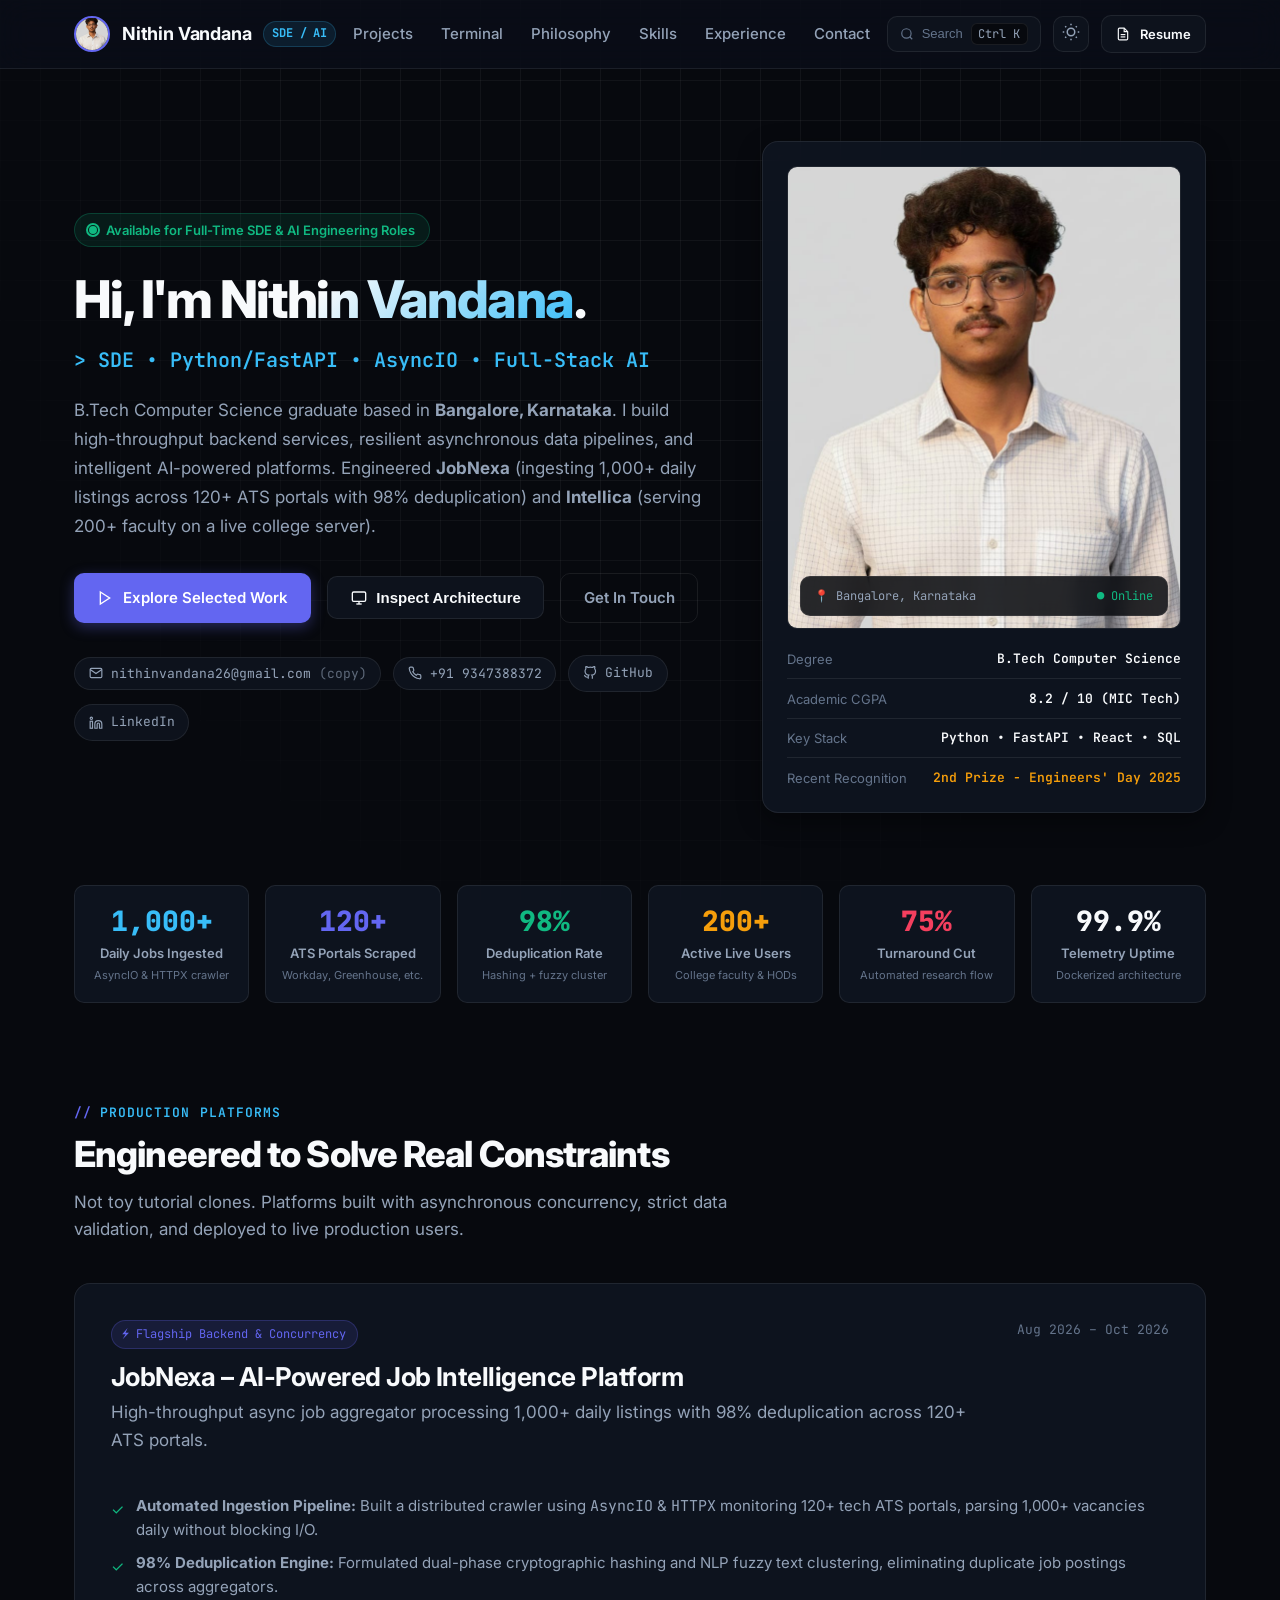
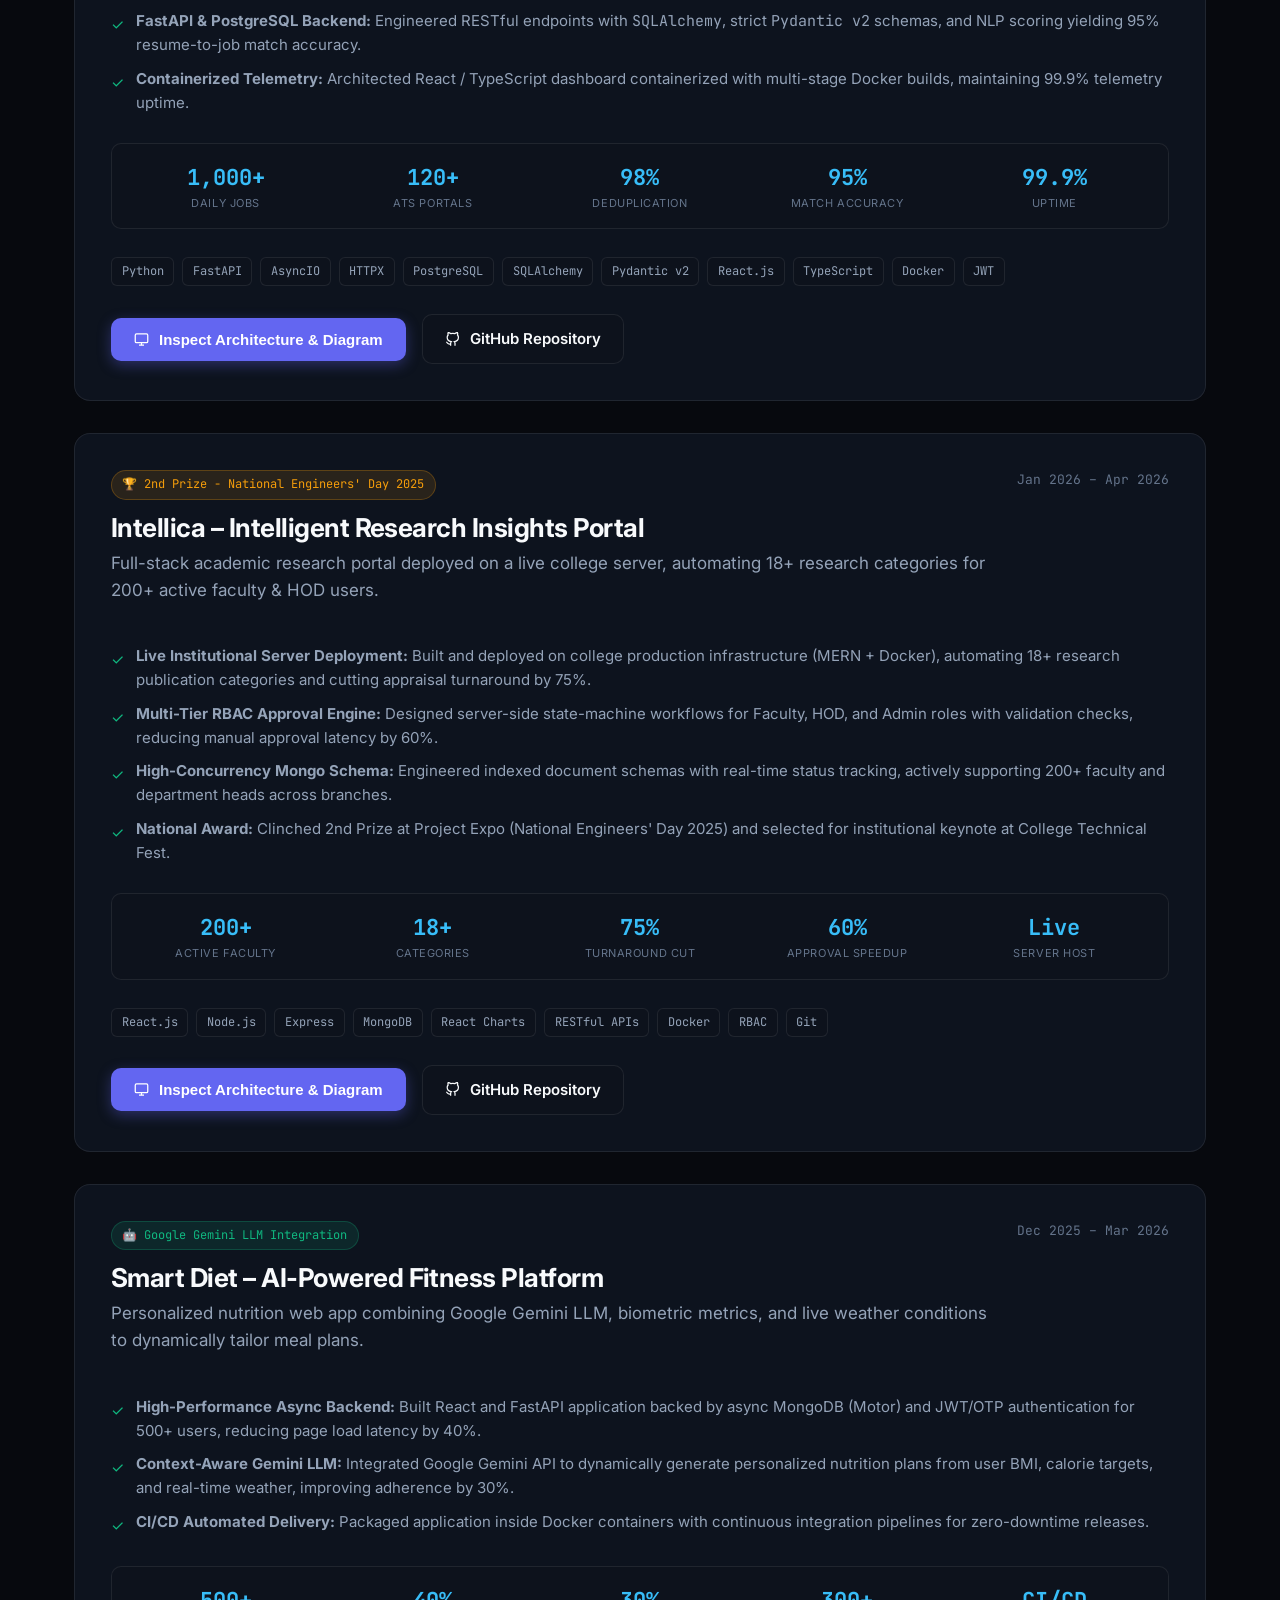
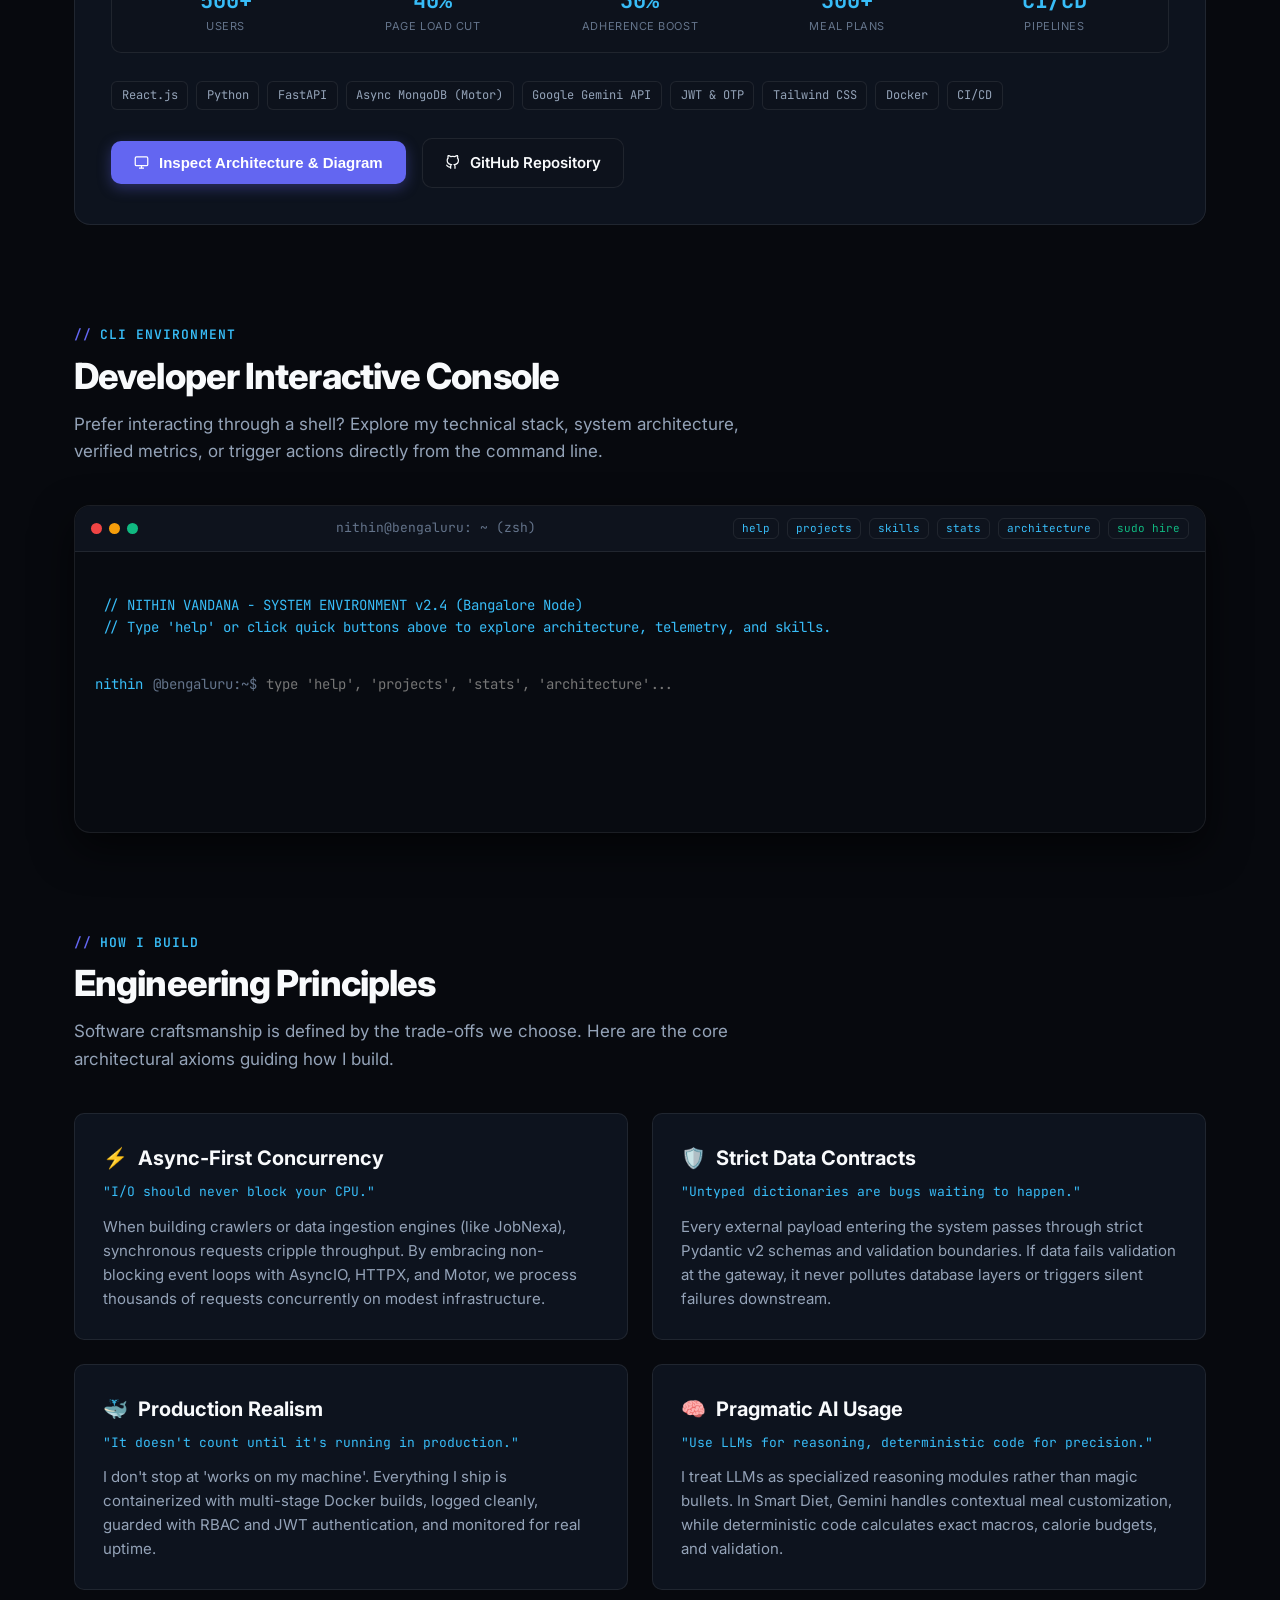
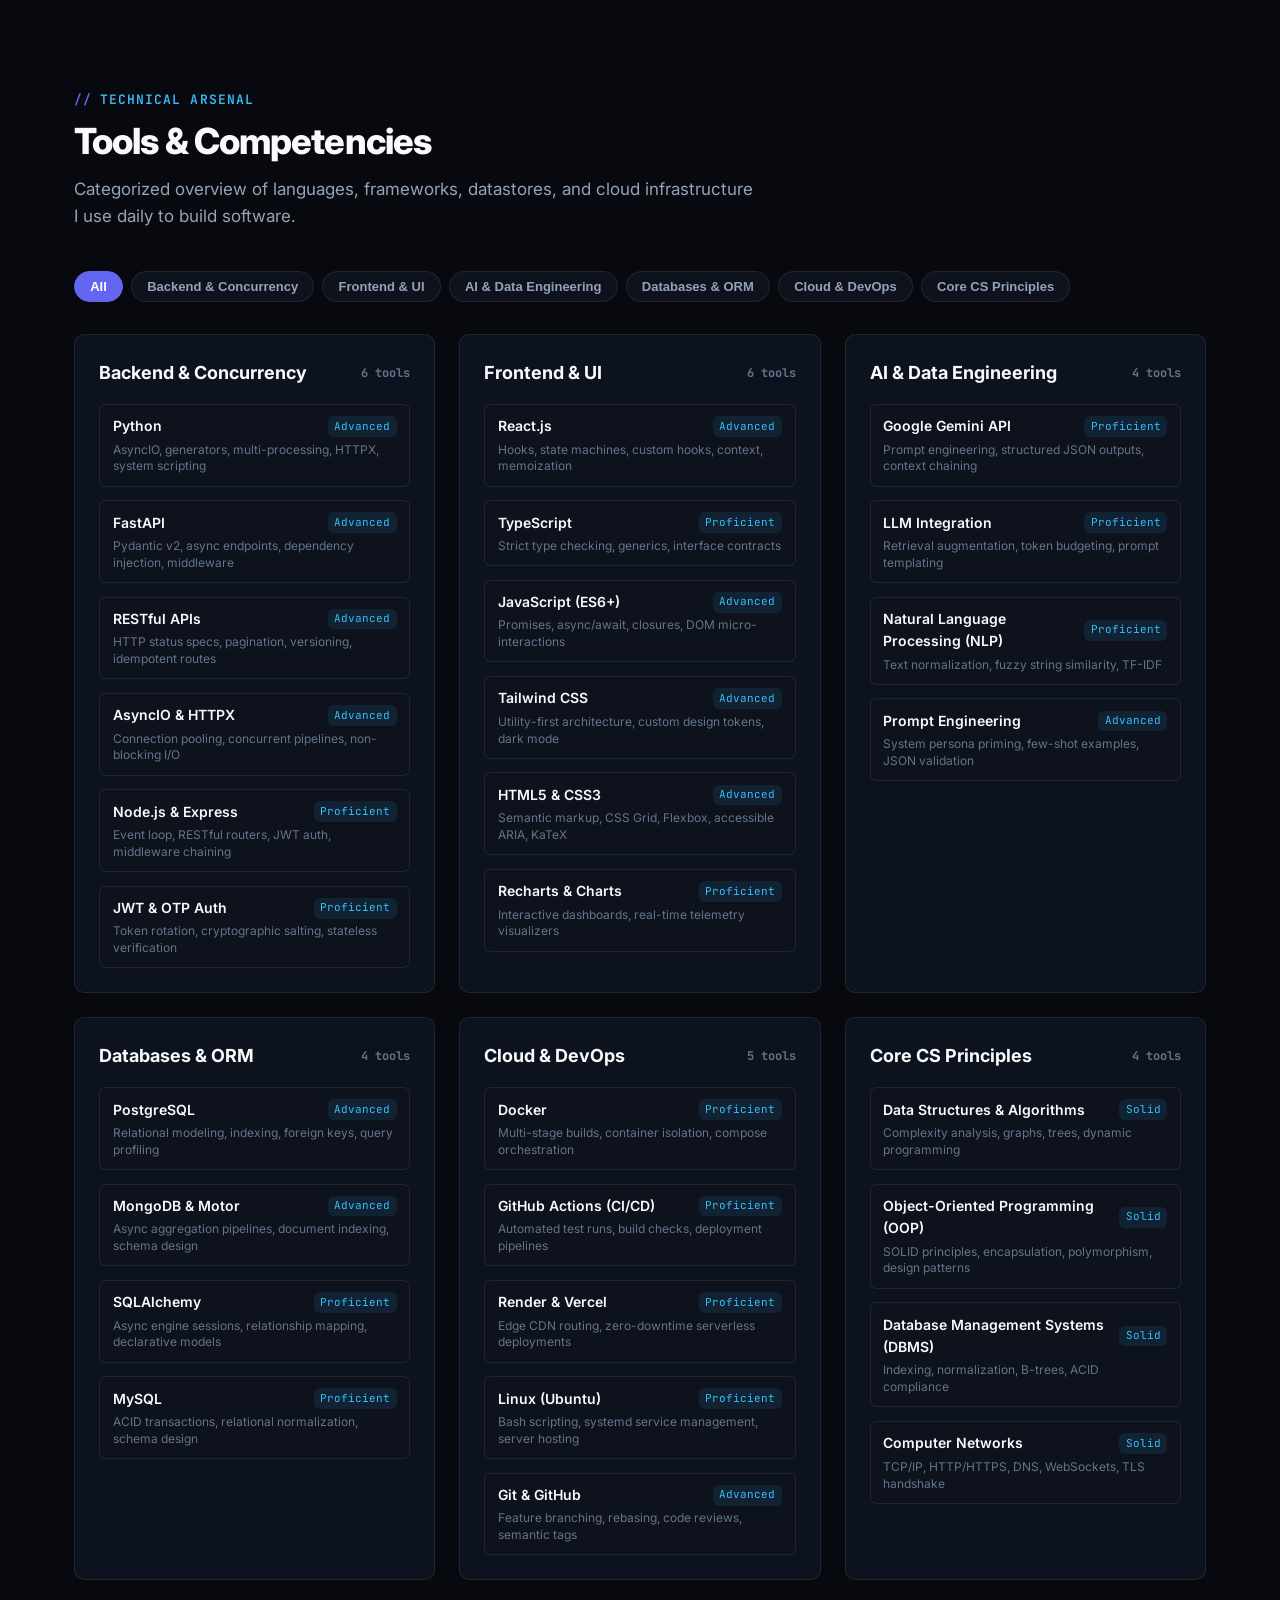
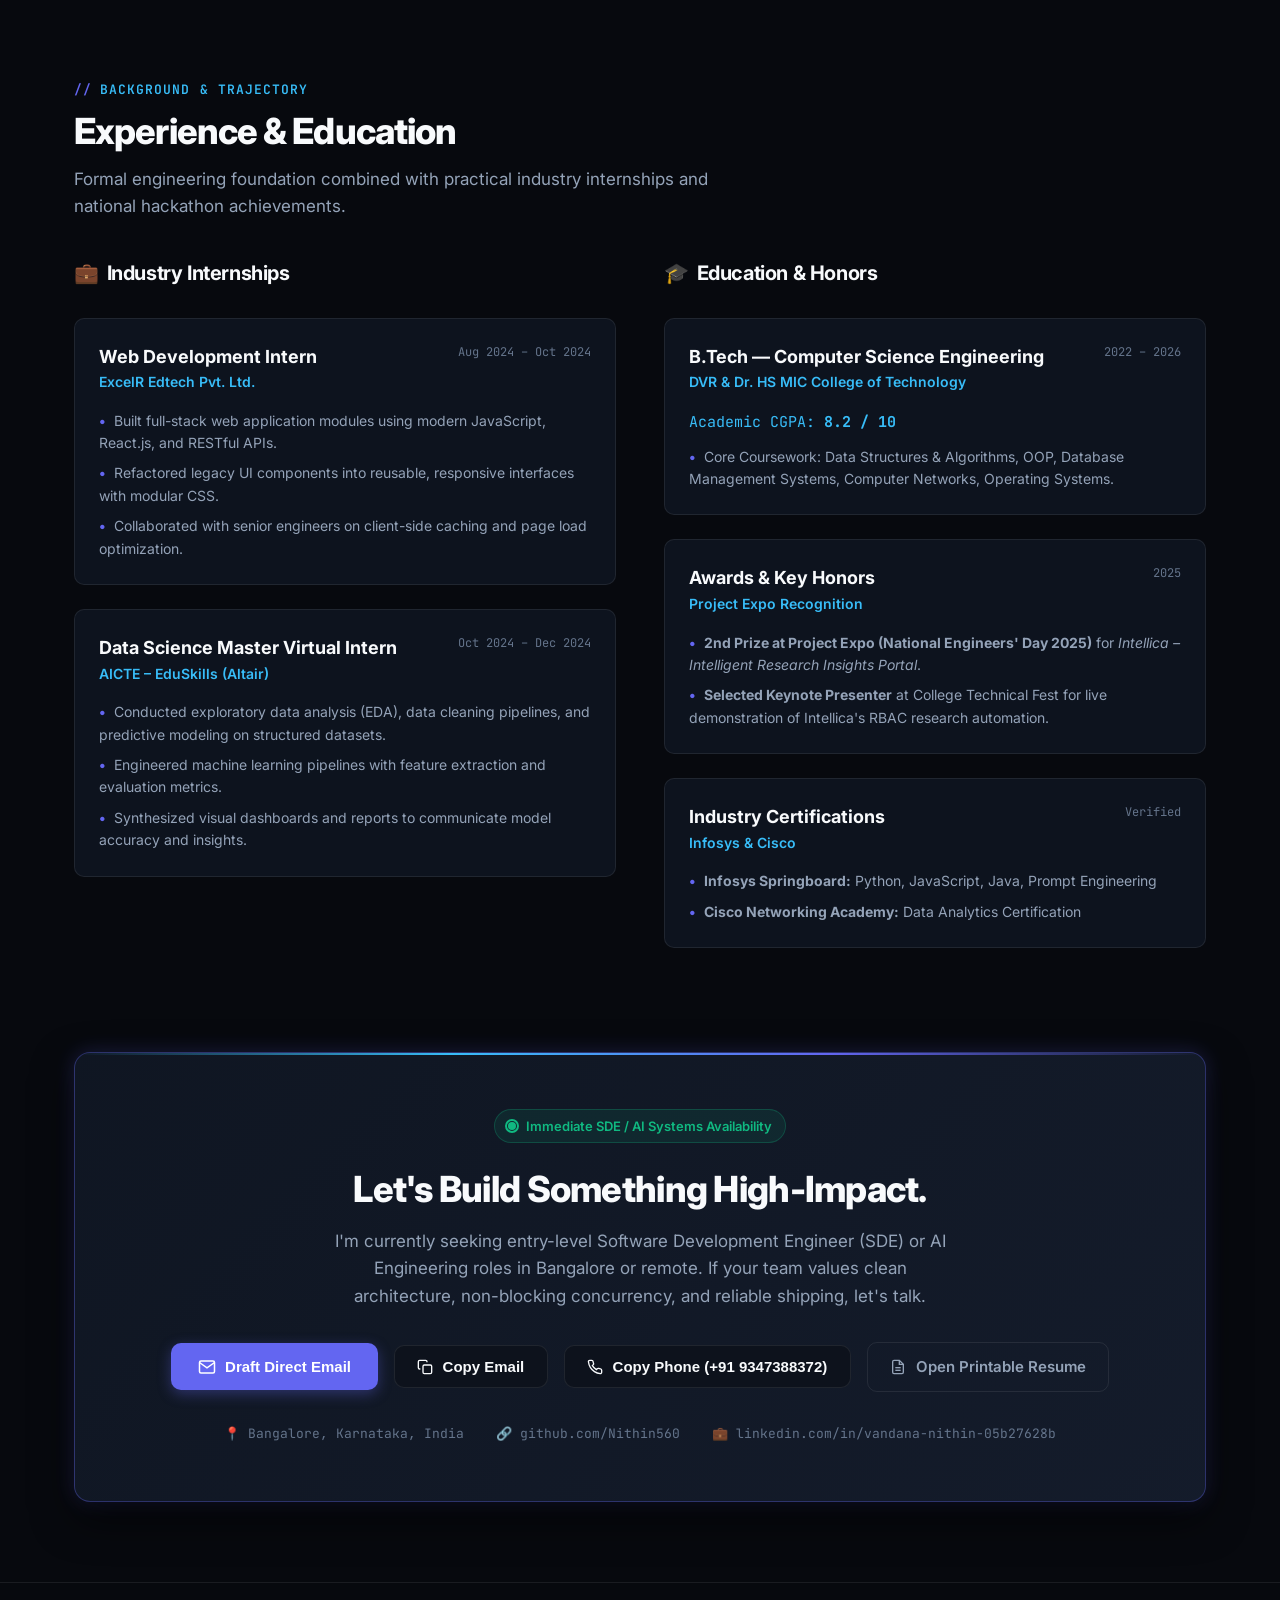
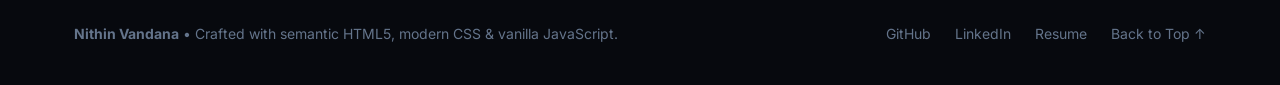
==== index.html @ 7f5108d3 "feat: complete human-crafted developer portfolio and interactive architecture" ====
<!DOCTYPE html>
<html lang="en" data-theme="dark">
<head>
  <meta charset="UTF-8" />
  <meta name="viewport" content="width=device-width, initial-scale=1.0" />
  <title>Nithin Vandana — Software Development Engineer & AI Systems</title>
  
  <!-- SEO & Social Graph Meta Tags -->
  <meta name="description" content="Portfolio of Nithin Vandana, a Software Development Engineer based in Bangalore. Specialist in Python, FastAPI, AsyncIO, React.js, TypeScript, PostgreSQL, and LLM Integrations." />
  <meta name="keywords" content="Nithin Vandana, Software Engineer, SDE, AI Engineer, FastAPI, Python, React, AsyncIO, JobNexa, Intellica, Bangalore Developer" />
  <meta name="author" content="Nithin Vandana" />
  <meta property="og:title" content="Nithin Vandana — SDE & AI Systems Engineer" />
  <meta property="og:description" content="Building high-throughput backend services, async pipelines, and full-stack AI applications." />
  <meta property="og:type" content="website" />
  <meta name="theme-color" content="#07090e" />

  <!-- Google Fonts: Inter & JetBrains Mono -->
  <link rel="preconnect" href="https://fonts.googleapis.com" />
  <link rel="preconnect" href="https://fonts.gstatic.com" crossorigin />
  <link href="https://fonts.googleapis.com/css2?family=Inter:wght@400;500;600;700;800&family=JetBrains+Mono:wght@400;500;600;700&display=swap" rel="stylesheet" />

  <!-- Stylesheet -->
  <link rel="stylesheet" href="styles.css" />
</head>
<body>

  <!-- ==========================================================================
       Header & Sticky Navigation
       ========================================================================== -->
  <header class="site-header">
    <div class="container nav-container">
      <a href="#hero" class="brand-link">
        <img src="assets/profile.jpg" id="nithin-avatar" alt="Nithin Vandana" class="brand-avatar" onerror="this.src='data:image/svg+xml;utf8,<svg xmlns=\'http://www.w3.org/2000/svg\' width=\'40\' height=\'40\' viewBox=\'0 0 40 40\'><rect width=\'40\' height=\'40\' fill=\'%236366f1\'/><text x=\'50%25\' y=\'55%25\' font-size=\'16\' font-weight=\'bold\' fill=\'%23ffffff\' text-anchor=\'middle\' dominant-baseline=\'middle\'>NV</text></svg>'" />
        <span>Nithin Vandana</span>
        <span class="brand-tag">SDE / AI</span>
      </a>

      <nav>
        <ul class="nav-menu">
          <li><a href="#projects" class="nav-link">Projects</a></li>
          <li><a href="#terminal" class="nav-link">Terminal</a></li>
          <li><a href="#principles" class="nav-link">Philosophy</a></li>
          <li><a href="#skills" class="nav-link">Skills</a></li>
          <li><a href="#timeline" class="nav-link">Experience</a></li>
          <li><a href="#contact" class="nav-link">Contact</a></li>
        </ul>
      </nav>

      <div class="nav-actions">
        <button id="command-trigger" class="command-trigger" aria-label="Open Command Palette">
          <svg width="14" height="14" viewBox="0 0 24 24" fill="none" stroke="currentColor" stroke-width="2"><circle cx="11" cy="11" r="8"/><path d="m21 21-4.3-4.3"/></svg>
          <span>Search</span>
          <span class="kbd-shortcut">Ctrl K</span>
        </button>

        <button id="theme-toggle" class="btn-icon" aria-label="Toggle Theme">
          <span id="theme-icon">
            <svg width="18" height="18" viewBox="0 0 24 24" fill="none" stroke="currentColor" stroke-width="2"><circle cx="12" cy="12" r="5"/><path d="M12 1v2M12 21v2M4.22 4.22l1.42 1.42M18.36 18.36l1.42 1.42M1 12h2M21 12h2M4.22 19.78l1.42-1.42M18.36 5.64l1.42-1.42"/></svg>
          </span>
        </button>

        <a href="resume.html" target="_blank" class="btn btn-secondary" style="padding: 0.45rem 0.9rem; font-size: 0.8125rem;">
          <svg width="14" height="14" viewBox="0 0 24 24" fill="none" stroke="currentColor" stroke-width="2"><path d="M14 2H6a2 2 0 0 0-2 2v16a2 2 0 0 0 2 2h12a2 2 0 0 0 2-2V8z"/><path d="M14 2v6h6"/><line x1="16" y1="13" x2="8" y2="13"/><line x1="16" y1="17" x2="8" y2="17"/></svg>
          <span>Resume</span>
        </a>
      </div>
    </div>
  </header>

  <main>
    <!-- ==========================================================================
         Hero Section
         ========================================================================== -->
    <section id="hero" class="hero-section">
      <div class="container hero-grid">
        <div class="hero-content">
          <div class="status-badge">
            <span class="pulse-dot"></span>
            <span>Available for Full-Time SDE & AI Engineering Roles</span>
          </div>

          <h1 class="hero-title">
            Hi, I'm <span class="gradient-text">Nithin Vandana</span>.
          </h1>

          <div class="hero-subtitle">
            &gt; SDE &bull; Python/FastAPI &bull; AsyncIO &bull; Full-Stack AI
          </div>

          <p class="hero-bio">
            B.Tech Computer Science graduate based in <strong>Bangalore, Karnataka</strong>. I build high-throughput backend services, resilient asynchronous data pipelines, and intelligent AI-powered platforms. Engineered <strong>JobNexa</strong> (ingesting 1,000+ daily listings across 120+ ATS portals with 98% deduplication) and <strong>Intellica</strong> (serving 200+ faculty on a live college server).
          </p>

          <div class="hero-cta-group">
            <a href="#projects" class="btn btn-primary">
              <svg width="16" height="16" viewBox="0 0 24 24" fill="none" stroke="currentColor" stroke-width="2"><polygon points="5 3 19 12 5 21 5 3"/></svg>
              <span>Explore Selected Work</span>
            </a>
            <button class="btn btn-secondary" data-open-arch="jobnexa">
              <svg width="16" height="16" viewBox="0 0 24 24" fill="none" stroke="currentColor" stroke-width="2"><rect x="2" y="3" width="20" height="14" rx="2"/><line x1="8" y1="21" x2="16" y2="21"/><line x1="12" y1="17" x2="12" y2="21"/></svg>
              <span>Inspect Architecture</span>
            </button>
            <a href="#contact" class="btn btn-outline">
              <span>Get In Touch</span>
            </a>
          </div>

          <!-- Quick Interactive Contact Strips -->
          <div class="hero-contact-strip">
            <button class="contact-pill" data-copy="nithinvandana26@gmail.com" data-label="email address">
              <svg width="14" height="14" viewBox="0 0 24 24" fill="none" stroke="currentColor" stroke-width="2"><path d="M4 4h16c1.1 0 2 .9 2 2v12c0 1.1-.9 2-2 2H4c-1.1 0-2-.9-2-2V6c0-1.1.9-2 2-2z"/><polyline points="22,6 12,13 2,6"/></svg>
              <span>nithinvandana26@gmail.com</span>
              <span style="opacity: 0.6;">(copy)</span>
            </button>

            <button class="contact-pill" data-copy="+91 9347388372" data-label="phone number">
              <svg width="14" height="14" viewBox="0 0 24 24" fill="none" stroke="currentColor" stroke-width="2"><path d="M22 16.92v3a2 2 0 0 1-2.18 2 19.79 19.79 0 0 1-8.63-3.07 19.5 19.5 0 0 1-6-6 19.79 19.79 0 0 1-3.07-8.67A2 2 0 0 1 4.11 2h3a2 2 0 0 1 2 1.72 12.84 12.84 0 0 0 .7 2.81 2 2 0 0 1-.45 2.11L8.09 9.91a16 16 0 0 0 6 6l1.27-1.27a2 2 0 0 1 2.11-.45 12.84 12.84 0 0 0 2.81.7A2 2 0 0 1 22 16.92z"/></svg>
              <span>+91 9347388372</span>
            </button>

            <a href="https://github.com/Nithin560" target="_blank" class="contact-pill">
              <svg width="14" height="14" viewBox="0 0 24 24" fill="none" stroke="currentColor" stroke-width="2"><path d="M9 19c-5 1.5-5-2.5-7-3m14 6v-3.87a3.37 3.37 0 0 0-.94-2.61c3.14-.35 6.44-1.54 6.44-7A5.44 5.44 0 0 0 20 4.77 5.07 5.07 0 0 0 19.91 1S18.73.65 16 2.48a13.38 13.38 0 0 0-7 0C6.27.65 5.09 1 5.09 1A5.07 5.07 0 0 0 5 4.77a5.44 5.44 0 0 0-1.5 3.78c0 5.42 3.3 6.61 6.44 7A3.37 3.37 0 0 0 9 18.13V22"/></svg>
              <span>GitHub</span>
            </a>

            <a href="https://www.linkedin.com/in/vandana-nithin-05b27628b" target="_blank" class="contact-pill">
              <svg width="14" height="14" viewBox="0 0 24 24" fill="none" stroke="currentColor" stroke-width="2"><path d="M16 8a6 6 0 0 1 6 6v7h-4v-7a2 2 0 0 0-2-2 2 2 0 0 0-2 2v7h-4v-7a6 6 0 0 1 6-6z"/><rect x="2" y="9" width="4" height="12"/><circle cx="4" cy="4" r="2"/></svg>
              <span>LinkedIn</span>
            </a>
          </div>
        </div>

        <!-- Profile Visual Column with Real Photo -->
        <div class="hero-visual-card">
          <div class="visual-image-wrap">
            <img src="assets/profile.jpg" alt="Nithin Vandana" class="visual-image" onerror="this.src='data:image/svg+xml;utf8,<svg xmlns=\'http://www.w3.org/2000/svg\' width=\'300\' height=\'350\' viewBox=\'0 0 300 350\'><rect width=\'300\' height=\'350\' fill=\'%23111827\'/><text x=\'50%25\' y=\'50%25\' font-size=\'20\' font-weight=\'bold\' fill=\'%2394a3b8\' text-anchor=\'middle\'>Nithin Vandana</text></svg>'" />
            <div class="image-overlay-badge">
              <span>📍 Bangalore, Karnataka</span>
              <span style="color: var(--accent-emerald);">● Online</span>
            </div>
          </div>

          <div class="visual-details-list">
            <div class="visual-detail-item">
              <span class="visual-label">Degree</span>
              <span class="visual-val">B.Tech Computer Science</span>
            </div>
            <div class="visual-detail-item">
              <span class="visual-label">Academic CGPA</span>
              <span class="visual-val">8.2 / 10 (MIC Tech)</span>
            </div>
            <div class="visual-detail-item">
              <span class="visual-label">Key Stack</span>
              <span class="visual-val">Python &bull; FastAPI &bull; React &bull; SQL</span>
            </div>
            <div class="visual-detail-item">
              <span class="visual-label">Recent Recognition</span>
              <span class="visual-val" style="color: var(--accent-amber);">2nd Prize - Engineers' Day 2025</span>
            </div>
          </div>
        </div>
      </div>
    </section>

    <!-- ==========================================================================
         Metrics & Telemetry Strip
         ========================================================================== -->
    <section class="metrics-section">
      <div class="container">
        <div class="metrics-grid">
          <div class="metric-card">
            <div class="metric-val">1,000+</div>
            <div class="metric-label">Daily Jobs Ingested</div>
            <div class="metric-detail">AsyncIO & HTTPX crawler</div>
          </div>
          <div class="metric-card">
            <div class="metric-val">120+</div>
            <div class="metric-label">ATS Portals Scraped</div>
            <div class="metric-detail">Workday, Greenhouse, etc.</div>
          </div>
          <div class="metric-card">
            <div class="metric-val">98%</div>
            <div class="metric-label">Deduplication Rate</div>
            <div class="metric-detail">Hashing + fuzzy cluster</div>
          </div>
          <div class="metric-card">
            <div class="metric-val">200+</div>
            <div class="metric-label">Active Live Users</div>
            <div class="metric-detail">College faculty & HODs</div>
          </div>
          <div class="metric-card">
            <div class="metric-val">75%</div>
            <div class="metric-label">Turnaround Cut</div>
            <div class="metric-detail">Automated research flow</div>
          </div>
          <div class="metric-card">
            <div class="metric-val">99.9%</div>
            <div class="metric-label">Telemetry Uptime</div>
            <div class="metric-detail">Dockerized architecture</div>
          </div>
        </div>
      </div>
    </section>

    <!-- ==========================================================================
         Selected Work / Projects
         ========================================================================== -->
    <section id="projects" class="projects-section">
      <div class="container">
        <div class="section-head">
          <div class="section-kicker">PRODUCTION PLATFORMS</div>
          <h2 class="section-title">Engineered to Solve Real Constraints</h2>
          <p class="section-subtitle">
            Not toy tutorial clones. Platforms built with asynchronous concurrency, strict data validation, and deployed to live production users.
          </p>
        </div>

        <div class="projects-list">
          
          <!-- Project 1: JobNexa -->
          <article class="project-card">
            <div class="project-header">
              <div>
                <div class="project-badge-pill">⚡ Flagship Backend & Concurrency</div>
                <h3 class="project-title">JobNexa – AI-Powered Job Intelligence Platform</h3>
                <div class="project-tagline">
                  High-throughput async job aggregator processing 1,000+ daily listings with 98% deduplication across 120+ ATS portals.
                </div>
              </div>
              <div class="project-period">Aug 2026 – Oct 2026</div>
            </div>

            <ul class="project-highlights">
              <li class="project-highlight-item">
                <span class="check-icon">✓</span>
                <span><strong>Automated Ingestion Pipeline:</strong> Built a distributed crawler using <code>AsyncIO</code> & <code>HTTPX</code> monitoring 120+ tech ATS portals, parsing 1,000+ vacancies daily without blocking I/O.</span>
              </li>
              <li class="project-highlight-item">
                <span class="check-icon">✓</span>
                <span><strong>98% Deduplication Engine:</strong> Formulated dual-phase cryptographic hashing and NLP fuzzy text clustering, eliminating duplicate job postings across aggregators.</span>
              </li>
              <li class="project-highlight-item">
                <span class="check-icon">✓</span>
                <span><strong>FastAPI & PostgreSQL Backend:</strong> Engineered RESTful endpoints with <code>SQLAlchemy</code>, strict <code>Pydantic v2</code> schemas, and NLP scoring yielding 95% resume-to-job match accuracy.</span>
              </li>
              <li class="project-highlight-item">
                <span class="check-icon">✓</span>
                <span><strong>Containerized Telemetry:</strong> Architected React / TypeScript dashboard containerized with multi-stage Docker builds, maintaining 99.9% telemetry uptime.</span>
              </li>
            </ul>

            <div class="project-metrics-row">
              <div class="proj-metric-item">
                <div class="proj-metric-val">1,000+</div>
                <div class="proj-metric-lbl">Daily Jobs</div>
              </div>
              <div class="proj-metric-item">
                <div class="proj-metric-val">120+</div>
                <div class="proj-metric-lbl">ATS Portals</div>
              </div>
              <div class="proj-metric-item">
                <div class="proj-metric-val">98%</div>
                <div class="proj-metric-lbl">Deduplication</div>
              </div>
              <div class="proj-metric-item">
                <div class="proj-metric-val">95%</div>
                <div class="proj-metric-lbl">Match Accuracy</div>
              </div>
              <div class="proj-metric-item">
                <div class="proj-metric-val">99.9%</div>
                <div class="proj-metric-lbl">Uptime</div>
              </div>
            </div>

            <div class="tags-row">
              <span class="tech-tag">Python</span>
              <span class="tech-tag">FastAPI</span>
              <span class="tech-tag">AsyncIO</span>
              <span class="tech-tag">HTTPX</span>
              <span class="tech-tag">PostgreSQL</span>
              <span class="tech-tag">SQLAlchemy</span>
              <span class="tech-tag">Pydantic v2</span>
              <span class="tech-tag">React.js</span>
              <span class="tech-tag">TypeScript</span>
              <span class="tech-tag">Docker</span>
              <span class="tech-tag">JWT</span>
            </div>

            <div class="project-actions">
              <button class="btn btn-primary" data-open-arch="jobnexa">
                <svg width="15" height="15" viewBox="0 0 24 24" fill="none" stroke="currentColor" stroke-width="2"><rect x="2" y="3" width="20" height="14" rx="2"/><line x1="8" y1="21" x2="16" y2="21"/><line x1="12" y1="17" x2="12" y2="21"/></svg>
                <span>Inspect Architecture & Diagram</span>
              </button>
              <a href="https://github.com/Nithin560/JobNexa" target="_blank" class="btn btn-secondary">
                <svg width="15" height="15" viewBox="0 0 24 24" fill="none" stroke="currentColor" stroke-width="2"><path d="M9 19c-5 1.5-5-2.5-7-3m14 6v-3.87a3.37 3.37 0 0 0-.94-2.61c3.14-.35 6.44-1.54 6.44-7A5.44 5.44 0 0 0 20 4.77 5.07 5.07 0 0 0 19.91 1S18.73.65 16 2.48a13.38 13.38 0 0 0-7 0C6.27.65 5.09 1 5.09 1A5.07 5.07 0 0 0 5 4.77a5.44 5.44 0 0 0-1.5 3.78c0 5.42 3.3 6.61 6.44 7A3.37 3.37 0 0 0 9 18.13V22"/></svg>
                <span>GitHub Repository</span>
              </a>
            </div>
          </article>

          <!-- Project 2: Intellica -->
          <article class="project-card">
            <div class="project-header">
              <div>
                <div class="project-badge-pill" style="color: var(--accent-amber); background: rgba(245, 158, 11, 0.12); border-color: rgba(245, 158, 11, 0.25);">
                  🏆 2nd Prize - National Engineers' Day 2025
                </div>
                <h3 class="project-title">Intellica – Intelligent Research Insights Portal</h3>
                <div class="project-tagline">
                  Full-stack academic research portal deployed on a live college server, automating 18+ research categories for 200+ active faculty & HOD users.
                </div>
              </div>
              <div class="project-period">Jan 2026 – Apr 2026</div>
            </div>

            <ul class="project-highlights">
              <li class="project-highlight-item">
                <span class="check-icon">✓</span>
                <span><strong>Live Institutional Server Deployment:</strong> Built and deployed on college production infrastructure (MERN + Docker), automating 18+ research publication categories and cutting appraisal turnaround by 75%.</span>
              </li>
              <li class="project-highlight-item">
                <span class="check-icon">✓</span>
                <span><strong>Multi-Tier RBAC Approval Engine:</strong> Designed server-side state-machine workflows for Faculty, HOD, and Admin roles with validation checks, reducing manual approval latency by 60%.</span>
              </li>
              <li class="project-highlight-item">
                <span class="check-icon">✓</span>
                <span><strong>High-Concurrency Mongo Schema:</strong> Engineered indexed document schemas with real-time status tracking, actively supporting 200+ faculty and department heads across branches.</span>
              </li>
              <li class="project-highlight-item">
                <span class="check-icon">✓</span>
                <span><strong>National Award:</strong> Clinched 2nd Prize at Project Expo (National Engineers' Day 2025) and selected for institutional keynote at College Technical Fest.</span>
              </li>
            </ul>

            <div class="project-metrics-row">
              <div class="proj-metric-item">
                <div class="proj-metric-val">200+</div>
                <div class="proj-metric-lbl">Active Faculty</div>
              </div>
              <div class="proj-metric-item">
                <div class="proj-metric-val">18+</div>
                <div class="proj-metric-lbl">Categories</div>
              </div>
              <div class="proj-metric-item">
                <div class="proj-metric-val">75%</div>
                <div class="proj-metric-lbl">Turnaround Cut</div>
              </div>
              <div class="proj-metric-item">
                <div class="proj-metric-val">60%</div>
                <div class="proj-metric-lbl">Approval Speedup</div>
              </div>
              <div class="proj-metric-item">
                <div class="proj-metric-val">Live</div>
                <div class="proj-metric-lbl">Server Host</div>
              </div>
            </div>

            <div class="tags-row">
              <span class="tech-tag">React.js</span>
              <span class="tech-tag">Node.js</span>
              <span class="tech-tag">Express</span>
              <span class="tech-tag">MongoDB</span>
              <span class="tech-tag">React Charts</span>
              <span class="tech-tag">RESTful APIs</span>
              <span class="tech-tag">Docker</span>
              <span class="tech-tag">RBAC</span>
              <span class="tech-tag">Git</span>
            </div>

            <div class="project-actions">
              <button class="btn btn-primary" data-open-arch="intellica">
                <svg width="15" height="15" viewBox="0 0 24 24" fill="none" stroke="currentColor" stroke-width="2"><rect x="2" y="3" width="20" height="14" rx="2"/><line x1="8" y1="21" x2="16" y2="21"/><line x1="12" y1="17" x2="12" y2="21"/></svg>
                <span>Inspect Architecture & Diagram</span>
              </button>
              <a href="https://github.com/Nithin560/Intellica" target="_blank" class="btn btn-secondary">
                <svg width="15" height="15" viewBox="0 0 24 24" fill="none" stroke="currentColor" stroke-width="2"><path d="M9 19c-5 1.5-5-2.5-7-3m14 6v-3.87a3.37 3.37 0 0 0-.94-2.61c3.14-.35 6.44-1.54 6.44-7A5.44 5.44 0 0 0 20 4.77 5.07 5.07 0 0 0 19.91 1S18.73.65 16 2.48a13.38 13.38 0 0 0-7 0C6.27.65 5.09 1 5.09 1A5.07 5.07 0 0 0 5 4.77a5.44 5.44 0 0 0-1.5 3.78c0 5.42 3.3 6.61 6.44 7A3.37 3.37 0 0 0 9 18.13V22"/></svg>
                <span>GitHub Repository</span>
              </a>
            </div>
          </article>

          <!-- Project 3: Smart Diet -->
          <article class="project-card">
            <div class="project-header">
              <div>
                <div class="project-badge-pill" style="color: var(--accent-emerald); background: rgba(16, 185, 129, 0.12); border-color: rgba(16, 185, 129, 0.25);">
                  🤖 Google Gemini LLM Integration
                </div>
                <h3 class="project-title">Smart Diet – AI-Powered Fitness Platform</h3>
                <div class="project-tagline">
                  Personalized nutrition web app combining Google Gemini LLM, biometric metrics, and live weather conditions to dynamically tailor meal plans.
                </div>
              </div>
              <div class="project-period">Dec 2025 – Mar 2026</div>
            </div>

            <ul class="project-highlights">
              <li class="project-highlight-item">
                <span class="check-icon">✓</span>
                <span><strong>High-Performance Async Backend:</strong> Built React and FastAPI application backed by async MongoDB (Motor) and JWT/OTP authentication for 500+ users, reducing page load latency by 40%.</span>
              </li>
              <li class="project-highlight-item">
                <span class="check-icon">✓</span>
                <span><strong>Context-Aware Gemini LLM:</strong> Integrated Google Gemini API to dynamically generate personalized nutrition plans from user BMI, calorie targets, and real-time weather, improving adherence by 30%.</span>
              </li>
              <li class="project-highlight-item">
                <span class="check-icon">✓</span>
                <span><strong>CI/CD Automated Delivery:</strong> Packaged application inside Docker containers with continuous integration pipelines for zero-downtime releases.</span>
              </li>
            </ul>

            <div class="project-metrics-row">
              <div class="proj-metric-item">
                <div class="proj-metric-val">500+</div>
                <div class="proj-metric-lbl">Users</div>
              </div>
              <div class="proj-metric-item">
                <div class="proj-metric-val">40%</div>
                <div class="proj-metric-lbl">Page Load Cut</div>
              </div>
              <div class="proj-metric-item">
                <div class="proj-metric-val">30%</div>
                <div class="proj-metric-lbl">Adherence Boost</div>
              </div>
              <div class="proj-metric-item">
                <div class="proj-metric-val">300+</div>
                <div class="proj-metric-lbl">Meal Plans</div>
              </div>
              <div class="proj-metric-item">
                <div class="proj-metric-val">CI/CD</div>
                <div class="proj-metric-lbl">Pipelines</div>
              </div>
            </div>

            <div class="tags-row">
              <span class="tech-tag">React.js</span>
              <span class="tech-tag">Python</span>
              <span class="tech-tag">FastAPI</span>
              <span class="tech-tag">Async MongoDB (Motor)</span>
              <span class="tech-tag">Google Gemini API</span>
              <span class="tech-tag">JWT & OTP</span>
              <span class="tech-tag">Tailwind CSS</span>
              <span class="tech-tag">Docker</span>
              <span class="tech-tag">CI/CD</span>
            </div>

            <div class="project-actions">
              <button class="btn btn-primary" data-open-arch="smart-diet">
                <svg width="15" height="15" viewBox="0 0 24 24" fill="none" stroke="currentColor" stroke-width="2"><rect x="2" y="3" width="20" height="14" rx="2"/><line x1="8" y1="21" x2="16" y2="21"/><line x1="12" y1="17" x2="12" y2="21"/></svg>
                <span>Inspect Architecture & Diagram</span>
              </button>
              <a href="https://github.com/Nithin560/Smart-Diet" target="_blank" class="btn btn-secondary">
                <svg width="15" height="15" viewBox="0 0 24 24" fill="none" stroke="currentColor" stroke-width="2"><path d="M9 19c-5 1.5-5-2.5-7-3m14 6v-3.87a3.37 3.37 0 0 0-.94-2.61c3.14-.35 6.44-1.54 6.44-7A5.44 5.44 0 0 0 20 4.77 5.07 5.07 0 0 0 19.91 1S18.73.65 16 2.48a13.38 13.38 0 0 0-7 0C6.27.65 5.09 1 5.09 1A5.07 5.07 0 0 0 5 4.77a5.44 5.44 0 0 0-1.5 3.78c0 5.42 3.3 6.61 6.44 7A3.37 3.37 0 0 0 9 18.13V22"/></svg>
                <span>GitHub Repository</span>
              </a>
            </div>
          </article>

        </div>
      </div>
    </section>

    <!-- ==========================================================================
         Interactive Developer Terminal
         ========================================================================== -->
    <section id="terminal" class="terminal-section">
      <div class="container">
        <div class="section-head">
          <div class="section-kicker">CLI ENVIRONMENT</div>
          <h2 class="section-title">Developer Interactive Console</h2>
          <p class="section-subtitle">
            Prefer interacting through a shell? Explore my technical stack, system architecture, verified metrics, or trigger actions directly from the command line.
          </p>
        </div>

        <div class="terminal-window">
          <div class="terminal-bar">
            <div class="terminal-dots">
              <span class="terminal-dot dot-red"></span>
              <span class="terminal-dot dot-yellow"></span>
              <span class="terminal-dot dot-green"></span>
            </div>
            <div class="terminal-title">nithin@bengaluru: ~ (zsh)</div>
            <div class="terminal-shortcuts">
              <button class="quick-cmd-btn" data-quick-cmd="help">help</button>
              <button class="quick-cmd-btn" data-quick-cmd="projects">projects</button>
              <button class="quick-cmd-btn" data-quick-cmd="skills">skills</button>
              <button class="quick-cmd-btn" data-quick-cmd="stats">stats</button>
              <button class="quick-cmd-btn" data-quick-cmd="architecture">architecture</button>
              <button class="quick-cmd-btn" data-quick-cmd="sudo hire" style="color: var(--accent-emerald);">sudo hire</button>
            </div>
          </div>

          <div class="terminal-body">
            <div id="terminal-history" class="terminal-history"></div>
            
            <div class="terminal-input-row">
              <div class="terminal-prompt-line">
                <span class="prompt-user">nithin</span><span class="prompt-host">@bengaluru:~$</span>
              </div>
              <input type="text" id="terminal-input" class="terminal-input" placeholder="type 'help', 'projects', 'stats', 'architecture'..." autocomplete="off" spellcheck="false" />
            </div>
          </div>
        </div>
      </div>
    </section>

    <!-- ==========================================================================
         Engineering Principles / How I Build
         ========================================================================== -->
    <section id="principles" class="principles-section">
      <div class="container">
        <div class="section-head">
          <div class="section-kicker">HOW I BUILD</div>
          <h2 class="section-title">Engineering Principles</h2>
          <p class="section-subtitle">
            Software craftsmanship is defined by the trade-offs we choose. Here are the core architectural axioms guiding how I build.
          </p>
        </div>

        <div class="principles-grid">
          <div class="principle-card">
            <div class="principle-title">
              <span>⚡</span> Async-First Concurrency
            </div>
            <div class="principle-quote">"I/O should never block your CPU."</div>
            <p class="principle-body">
              When building crawlers or data ingestion engines (like JobNexa), synchronous requests cripple throughput. By embracing non-blocking event loops with AsyncIO, HTTPX, and Motor, we process thousands of requests concurrently on modest infrastructure.
            </p>
          </div>

          <div class="principle-card">
            <div class="principle-title">
              <span>🛡️</span> Strict Data Contracts
            </div>
            <div class="principle-quote">"Untyped dictionaries are bugs waiting to happen."</div>
            <p class="principle-body">
              Every external payload entering the system passes through strict Pydantic v2 schemas and validation boundaries. If data fails validation at the gateway, it never pollutes database layers or triggers silent failures downstream.
            </p>
          </div>

          <div class="principle-card">
            <div class="principle-title">
              <span>🐳</span> Production Realism
            </div>
            <div class="principle-quote">"It doesn't count until it's running in production."</div>
            <p class="principle-body">
              I don't stop at 'works on my machine'. Everything I ship is containerized with multi-stage Docker builds, logged cleanly, guarded with RBAC and JWT authentication, and monitored for real uptime.
            </p>
          </div>

          <div class="principle-card">
            <div class="principle-title">
              <span>🧠</span> Pragmatic AI Usage
            </div>
            <div class="principle-quote">"Use LLMs for reasoning, deterministic code for precision."</div>
            <p class="principle-body">
              I treat LLMs as specialized reasoning modules rather than magic bullets. In Smart Diet, Gemini handles contextual meal customization, while deterministic code calculates exact macros, calorie budgets, and validation.
            </p>
          </div>
        </div>
      </div>
    </section>

    <!-- ==========================================================================
         Skills Matrix
         ========================================================================== -->
    <section id="skills" class="skills-section">
      <div class="container">
        <div class="section-head">
          <div class="section-kicker">TECHNICAL ARSENAL</div>
          <h2 class="section-title">Tools & Competencies</h2>
          <p class="section-subtitle">
            Categorized overview of languages, frameworks, datastores, and cloud infrastructure I use daily to build software.
          </p>
        </div>

        <div id="skills-filter-container" class="skills-filter-bar"></div>
        <div id="skills-grid-container" class="skills-grid"></div>
      </div>
    </section>

    <!-- ==========================================================================
         Experience, Education & Honors Timeline
         ========================================================================== -->
    <section id="timeline" class="timeline-section">
      <div class="container">
        <div class="section-head">
          <div class="section-kicker">BACKGROUND & TRAJECTORY</div>
          <h2 class="section-title">Experience & Education</h2>
          <p class="section-subtitle">
            Formal engineering foundation combined with practical industry internships and national hackathon achievements.
          </p>
        </div>

        <div class="timeline-grid">
          <!-- Experience Column -->
          <div class="timeline-column">
            <h3 style="font-size: 1.25rem; margin-bottom: 0.5rem; display: flex; align-items: center; gap: 0.5rem;">
              <span>💼</span> Industry Internships
            </h3>

            <div class="timeline-card">
              <div class="timeline-card-header">
                <div>
                  <div class="timeline-role">Web Development Intern</div>
                  <div class="timeline-company">ExcelR Edtech Pvt. Ltd.</div>
                </div>
                <div class="timeline-date">Aug 2024 – Oct 2024</div>
              </div>
              <ul class="timeline-bullets">
                <li>Built full-stack web application modules using modern JavaScript, React.js, and RESTful APIs.</li>
                <li>Refactored legacy UI components into reusable, responsive interfaces with modular CSS.</li>
                <li>Collaborated with senior engineers on client-side caching and page load optimization.</li>
              </ul>
            </div>

            <div class="timeline-card">
              <div class="timeline-card-header">
                <div>
                  <div class="timeline-role">Data Science Master Virtual Intern</div>
                  <div class="timeline-company">AICTE – EduSkills (Altair)</div>
                </div>
                <div class="timeline-date">Oct 2024 – Dec 2024</div>
              </div>
              <ul class="timeline-bullets">
                <li>Conducted exploratory data analysis (EDA), data cleaning pipelines, and predictive modeling on structured datasets.</li>
                <li>Engineered machine learning pipelines with feature extraction and evaluation metrics.</li>
                <li>Synthesized visual dashboards and reports to communicate model accuracy and insights.</li>
              </ul>
            </div>
          </div>

          <!-- Education & Awards Column -->
          <div class="timeline-column">
            <h3 style="font-size: 1.25rem; margin-bottom: 0.5rem; display: flex; align-items: center; gap: 0.5rem;">
              <span>🎓</span> Education & Honors
            </h3>

            <div class="timeline-card">
              <div class="timeline-card-header">
                <div>
                  <div class="timeline-role">B.Tech — Computer Science Engineering</div>
                  <div class="timeline-company">DVR & Dr. HS MIC College of Technology</div>
                </div>
                <div class="timeline-date">2022 – 2026</div>
              </div>
              <div style="font-family: var(--font-mono); font-size: 0.9375rem; color: var(--accent-cyan); margin-bottom: 0.75rem;">
                Academic CGPA: <strong>8.2 / 10</strong>
              </div>
              <ul class="timeline-bullets">
                <li>Core Coursework: Data Structures & Algorithms, OOP, Database Management Systems, Computer Networks, Operating Systems.</li>
              </ul>
            </div>

            <div class="timeline-card">
              <div class="timeline-card-header">
                <div>
                  <div class="timeline-role">Awards & Key Honors</div>
                  <div class="timeline-company">Project Expo Recognition</div>
                </div>
                <div class="timeline-date">2025</div>
              </div>
              <ul class="timeline-bullets">
                <li><strong>2nd Prize at Project Expo (National Engineers' Day 2025)</strong> for <em>Intellica – Intelligent Research Insights Portal</em>.</li>
                <li><strong>Selected Keynote Presenter</strong> at College Technical Fest for live demonstration of Intellica's RBAC research automation.</li>
              </ul>
            </div>

            <div class="timeline-card">
              <div class="timeline-card-header">
                <div>
                  <div class="timeline-role">Industry Certifications</div>
                  <div class="timeline-company">Infosys & Cisco</div>
                </div>
                <div class="timeline-date">Verified</div>
              </div>
              <ul class="timeline-bullets">
                <li><strong>Infosys Springboard:</strong> Python, JavaScript, Java, Prompt Engineering</li>
                <li><strong>Cisco Networking Academy:</strong> Data Analytics Certification</li>
              </ul>
            </div>
          </div>
        </div>
      </div>
    </section>

    <!-- ==========================================================================
         Contact & Availability Callout
         ========================================================================== -->
    <section id="contact" class="contact-section">
      <div class="container">
        <div class="contact-box">
          <div class="status-badge" style="margin: 0 auto 1.5rem; display: inline-flex;">
            <span class="pulse-dot"></span>
            <span>Immediate SDE / AI Systems Availability</span>
          </div>

          <h2 class="contact-title">Let's Build Something High-Impact.</h2>
          <p class="contact-desc">
            I'm currently seeking entry-level Software Development Engineer (SDE) or AI Engineering roles in Bangalore or remote. If your team values clean architecture, non-blocking concurrency, and reliable shipping, let's talk.
          </p>

          <div class="contact-actions">
            <button id="open-message-composer" class="btn btn-primary" style="padding: 0.85rem 1.6rem;">
              <svg width="18" height="18" viewBox="0 0 24 24" fill="none" stroke="currentColor" stroke-width="2"><path d="M4 4h16c1.1 0 2 .9 2 2v12c0 1.1-.9 2-2 2H4c-1.1 0-2-.9-2-2V6c0-1.1.9-2 2-2z"/><polyline points="22,6 12,13 2,6"/></svg>
              <span>Draft Direct Email</span>
            </button>

            <button class="btn btn-secondary" data-copy="nithinvandana26@gmail.com" data-label="email address">
              <svg width="16" height="16" viewBox="0 0 24 24" fill="none" stroke="currentColor" stroke-width="2"><rect x="9" y="9" width="13" height="13" rx="2" ry="2"/><path d="M5 15H4a2 2 0 0 1-2-2V4a2 2 0 0 1 2-2h9a2 2 0 0 1 2 2v1"/></svg>
              <span>Copy Email</span>
            </button>

            <button class="btn btn-secondary" data-copy="+91 9347388372" data-label="phone number">
              <svg width="16" height="16" viewBox="0 0 24 24" fill="none" stroke="currentColor" stroke-width="2"><path d="M22 16.92v3a2 2 0 0 1-2.18 2 19.79 19.79 0 0 1-8.63-3.07 19.5 19.5 0 0 1-6-6 19.79 19.79 0 0 1-3.07-8.67A2 2 0 0 1 4.11 2h3a2 2 0 0 1 2 1.72 12.84 12.84 0 0 0 .7 2.81 2 2 0 0 1-.45 2.11L8.09 9.91a16 16 0 0 0 6 6l1.27-1.27a2 2 0 0 1 2.11-.45 12.84 12.84 0 0 0 2.81.7A2 2 0 0 1 22 16.92z"/></svg>
              <span>Copy Phone (+91 9347388372)</span>
            </button>

            <a href="resume.html" target="_blank" class="btn btn-outline">
              <svg width="16" height="16" viewBox="0 0 24 24" fill="none" stroke="currentColor" stroke-width="2"><path d="M14 2H6a2 2 0 0 0-2 2v16a2 2 0 0 0 2 2h12a2 2 0 0 0 2-2V8z"/><path d="M14 2v6h6"/><line x1="16" y1="13" x2="8" y2="13"/><line x1="16" y1="17" x2="8" y2="17"/></svg>
              <span>Open Printable Resume</span>
            </a>
          </div>

          <div class="contact-meta-row">
            <span class="contact-meta-item">📍 Bangalore, Karnataka, India</span>
            <span class="contact-meta-item">🔗 github.com/Nithin560</span>
            <span class="contact-meta-item">💼 linkedin.com/in/vandana-nithin-05b27628b</span>
          </div>
        </div>
      </div>
    </section>
  </main>

  <!-- ==========================================================================
       Site Footer
       ========================================================================== -->
  <footer class="site-footer">
    <div class="container footer-content">
      <div>
        <strong>Nithin Vandana</strong> &bull; Crafted with semantic HTML5, modern CSS & vanilla JavaScript.
      </div>
      <ul class="footer-links">
        <li><a href="https://github.com/Nithin560" target="_blank">GitHub</a></li>
        <li><a href="https://www.linkedin.com/in/vandana-nithin-05b27628b" target="_blank">LinkedIn</a></li>
        <li><a href="resume.html" target="_blank">Resume</a></li>
        <li><a href="#hero">Back to Top ↑</a></li>
      </ul>
    </div>
  </footer>

  <!-- ==========================================================================
       Command Palette Modal (Ctrl + K)
       ========================================================================== -->
  <div id="palette-backdrop" class="palette-backdrop">
    <div class="palette-modal">
      <div class="palette-search-row">
        <svg width="18" height="18" viewBox="0 0 24 24" fill="none" stroke="currentColor" stroke-width="2" style="color: var(--text-muted);"><circle cx="11" cy="11" r="8"/><path d="m21 21-4.3-4.3"/></svg>
        <input type="text" id="palette-input" class="palette-input" placeholder="Type a command or jump to section..." />
        <span class="kbd-shortcut">ESC</span>
      </div>
      <ul id="palette-list" class="palette-list"></ul>
      <div class="palette-footer">
        <span>Navigation: <kbd>↑</kbd> <kbd>↓</kbd> to select</span>
        <span>Execute: <kbd>↵ Enter</kbd></span>
        <span>Exit: <kbd>ESC</kbd></span>
      </div>
    </div>
  </div>

  <!-- ==========================================================================
       System Architecture Modal
       ========================================================================== -->
  <div id="arch-modal-backdrop" class="modal-backdrop">
    <div class="arch-modal">
      <div class="modal-head">
        <div id="arch-modal-title" class="modal-title">System Architecture</div>
        <button id="arch-modal-close" class="modal-close-btn" aria-label="Close modal">&times;</button>
      </div>
      <div id="arch-modal-tabs" class="modal-tabs"></div>
      <div id="arch-modal-body" class="modal-body"></div>
    </div>
  </div>

  <!-- Toast Container -->
  <div id="toast-container" class="toast-container"></div>

  <!-- Scripts -->
  <script src="projects-data.js"></script>
  <script src="app.js"></script>
</body>
</html>
---- styles.css ----
/* ==========================================================================
   NITHIN VANDANA - PORTFOLIO DESIGN SYSTEM
   Theme: Precision Dark Obsidian / Clean High-Contrast Light
   Typography: Inter / System Font Stack + JetBrains Mono for Code
   ========================================================================== */

:root {
  /* Dark Mode Default (Obsidian Slate) */
  --bg-primary: #07090e;
  --bg-secondary: #0d121c;
  --bg-card: rgba(16, 23, 36, 0.75);
  --bg-card-hover: rgba(23, 32, 51, 0.85);
  --bg-elevated: #151d2d;
  --bg-glass: rgba(10, 15, 26, 0.7);
  --border-subtle: rgba(255, 255, 255, 0.08);
  --border-highlight: rgba(99, 102, 241, 0.35);
  --border-focus: #6366f1;

  --text-primary: #f8fafc;
  --text-secondary: #94a3b8;
  --text-muted: #64748b;
  --text-accent: #38bdf8;

  --accent-cyan: #38bdf8;
  --accent-indigo: #6366f1;
  --accent-emerald: #10b981;
  --accent-amber: #f59e0b;
  --accent-rose: #f43f5e;

  --font-sans: 'Inter', -apple-system, BlinkMacSystemFont, 'Segoe UI', Roboto, Helvetica, Arial, sans-serif;
  --font-mono: 'JetBrains Mono', 'Fira Code', 'SF Mono', Consolas, Monaco, monospace;

  --shadow-sm: 0 2px 4px rgba(0, 0, 0, 0.3);
  --shadow-md: 0 8px 24px rgba(0, 0, 0, 0.4);
  --shadow-lg: 0 16px 40px rgba(0, 0, 0, 0.6);
  --shadow-glow: 0 0 20px rgba(99, 102, 241, 0.25);

  --radius-sm: 6px;
  --radius-md: 10px;
  --radius-lg: 16px;
  --radius-full: 9999px;

  --transition-fast: 150ms cubic-bezier(0.4, 0, 0.2, 1);
  --transition-normal: 250ms cubic-bezier(0.4, 0, 0.2, 1);
}

[data-theme="light"] {
  --bg-primary: #f8fafc;
  --bg-secondary: #ffffff;
  --bg-card: rgba(255, 255, 255, 0.9);
  --bg-card-hover: #f1f5f9;
  --bg-elevated: #ffffff;
  --bg-glass: rgba(255, 255, 255, 0.85);
  --border-subtle: rgba(15, 23, 42, 0.09);
  --border-highlight: rgba(99, 102, 241, 0.4);
  --border-focus: #4f46e5;

  --text-primary: #0f172a;
  --text-secondary: #475569;
  --text-muted: #94a3b8;
  --text-accent: #0284c7;

  --shadow-sm: 0 1px 3px rgba(15, 23, 42, 0.06);
  --shadow-md: 0 8px 20px rgba(15, 23, 42, 0.08);
  --shadow-lg: 0 16px 36px rgba(15, 23, 42, 0.12);
  --shadow-glow: 0 0 20px rgba(79, 70, 229, 0.15);
}

/* ==========================================================================
   Base & Resets
   ========================================================================== */

*, *::before, *::after {
  box-sizing: border-box;
  margin: 0;
  padding: 0;
}

html {
  scroll-behavior: smooth;
  font-size: 16px;
  color-scheme: dark light;
}

body {
  background-color: var(--bg-primary);
  color: var(--text-primary);
  font-family: var(--font-sans);
  line-height: 1.6;
  -webkit-font-smoothing: antialiased;
  -moz-osx-font-smoothing: grayscale;
  overflow-x: hidden;
  position: relative;
  transition: background-color var(--transition-normal), color var(--transition-normal);
}

/* Background Subtle Grid Texture */
body::before {
  content: "";
  position: fixed;
  inset: 0;
  background-image: 
    linear-gradient(to right, var(--border-subtle) 1px, transparent 1px),
    linear-gradient(to bottom, var(--border-subtle) 1px, transparent 1px);
  background-size: 40px 40px;
  mask-image: radial-gradient(ellipse at 50% 10%, #000 40%, transparent 80%);
  -webkit-mask-image: radial-gradient(ellipse at 50% 10%, #000 40%, transparent 80%);
  pointer-events: none;
  z-index: 0;
  opacity: 0.6;
}

/* Container */
.container {
  max-width: 1180px;
  margin: 0 auto;
  padding: 0 1.5rem;
  position: relative;
  z-index: 1;
}

/* Typography Helpers */
h1, h2, h3, h4, h5, h6 {
  color: var(--text-primary);
  font-weight: 700;
  line-height: 1.25;
  letter-spacing: -0.02em;
}

a {
  color: inherit;
  text-decoration: none;
  transition: color var(--transition-fast);
}

code, pre, .mono {
  font-family: var(--font-mono);
}

/* ==========================================================================
   Header & Navigation
   ========================================================================== */

.site-header {
  position: sticky;
  top: 0;
  z-index: 50;
  backdrop-filter: blur(16px);
  -webkit-backdrop-filter: blur(16px);
  background: var(--bg-glass);
  border-bottom: 1px solid var(--border-subtle);
  transition: all var(--transition-normal);
}

.nav-container {
  display: flex;
  align-items: center;
  justify-content: space-between;
  height: 4.25rem;
}

.brand-link {
  display: flex;
  align-items: center;
  gap: 0.75rem;
  font-weight: 700;
  font-size: 1.125rem;
  letter-spacing: -0.01em;
}

.brand-avatar {
  width: 2.25rem;
  height: 2.25rem;
  border-radius: var(--radius-full);
  object-fit: cover;
  border: 2px solid var(--accent-indigo);
}

.brand-tag {
  font-family: var(--font-mono);
  font-size: 0.75rem;
  color: var(--accent-cyan);
  background: rgba(56, 189, 248, 0.1);
  padding: 0.15rem 0.5rem;
  border-radius: var(--radius-full);
  border: 1px solid rgba(56, 189, 248, 0.2);
}

.nav-menu {
  display: flex;
  align-items: center;
  gap: 1.75rem;
  list-style: none;
}

.nav-link {
  font-size: 0.9375rem;
  font-weight: 500;
  color: var(--text-secondary);
  position: relative;
  padding: 0.25rem 0;
}

.nav-link:hover, .nav-link.active {
  color: var(--text-primary);
}

.nav-link::after {
  content: "";
  position: absolute;
  bottom: -2px;
  left: 0;
  width: 0;
  height: 2px;
  background: var(--accent-indigo);
  transition: width var(--transition-fast);
}

.nav-link:hover::after, .nav-link.active::after {
  width: 100%;
}

.nav-actions {
  display: flex;
  align-items: center;
  gap: 0.75rem;
}

/* Quick Action Buttons */
.btn-icon {
  display: inline-flex;
  align-items: center;
  justify-content: center;
  width: 2.25rem;
  height: 2.25rem;
  border-radius: var(--radius-md);
  background: var(--bg-secondary);
  border: 1px solid var(--border-subtle);
  color: var(--text-secondary);
  cursor: pointer;
  transition: all var(--transition-fast);
}

.btn-icon:hover {
  color: var(--text-primary);
  border-color: var(--border-highlight);
  background: var(--bg-card-hover);
  transform: translateY(-1px);
}

.command-trigger {
  display: inline-flex;
  align-items: center;
  gap: 0.5rem;
  padding: 0.4rem 0.75rem;
  border-radius: var(--radius-md);
  background: var(--bg-secondary);
  border: 1px solid var(--border-subtle);
  color: var(--text-muted);
  font-size: 0.8125rem;
  cursor: pointer;
  transition: all var(--transition-fast);
}

.command-trigger:hover {
  border-color: var(--border-highlight);
  color: var(--text-primary);
}

.kbd-shortcut {
  font-family: var(--font-mono);
  font-size: 0.75rem;
  padding: 0.1rem 0.4rem;
  background: var(--bg-primary);
  border: 1px solid var(--border-subtle);
  border-radius: var(--radius-sm);
  color: var(--text-secondary);
}

/* Mobile Nav Toggle */
.mobile-toggle {
  display: none;
}

/* ==========================================================================
   Hero Section
   ========================================================================== */

.hero-section {
  padding: 4.5rem 0 3rem;
  position: relative;
}

.hero-grid {
  display: grid;
  grid-template-columns: 1.35fr 0.95fr;
  gap: 3.5rem;
  align-items: center;
}

.status-badge {
  display: inline-flex;
  align-items: center;
  gap: 0.6rem;
  padding: 0.35rem 0.85rem;
  border-radius: var(--radius-full);
  background: rgba(16, 185, 129, 0.1);
  border: 1px solid rgba(16, 185, 129, 0.25);
  color: var(--accent-emerald);
  font-size: 0.8125rem;
  font-weight: 600;
  margin-bottom: 1.5rem;
}

.pulse-dot {
  width: 8px;
  height: 8px;
  border-radius: var(--radius-full);
  background-color: var(--accent-emerald);
  position: relative;
}

.pulse-dot::after {
  content: "";
  position: absolute;
  inset: -3px;
  border-radius: var(--radius-full);
  border: 2px solid var(--accent-emerald);
  animation: pulse-ring 2s cubic-bezier(0.4, 0, 0.6, 1) infinite;
}

@keyframes pulse-ring {
  0% { transform: scale(0.9); opacity: 1; }
  100% { transform: scale(2.2); opacity: 0; }
}

.hero-title {
  font-size: 3.25rem;
  font-weight: 800;
  letter-spacing: -0.03em;
  margin-bottom: 1rem;
  line-height: 1.1;
}

.hero-title .gradient-text {
  background: linear-gradient(135deg, var(--text-primary) 30%, var(--accent-cyan) 100%);
  -webkit-background-clip: text;
  -webkit-text-fill-color: transparent;
}

.hero-subtitle {
  font-size: 1.25rem;
  font-weight: 600;
  color: var(--accent-cyan);
  margin-bottom: 1.25rem;
  font-family: var(--font-mono);
}

.hero-bio {
  font-size: 1.0625rem;
  color: var(--text-secondary);
  line-height: 1.7;
  margin-bottom: 2rem;
}

.hero-cta-group {
  display: flex;
  flex-wrap: wrap;
  gap: 1rem;
  align-items: center;
  margin-bottom: 2rem;
}

.btn {
  display: inline-flex;
  align-items: center;
  justify-content: center;
  gap: 0.6rem;
  padding: 0.75rem 1.4rem;
  border-radius: var(--radius-md);
  font-size: 0.9375rem;
  font-weight: 600;
  cursor: pointer;
  transition: all var(--transition-fast);
  text-decoration: none;
  border: 1px solid transparent;
}

.btn-primary {
  background: var(--accent-indigo);
  color: #ffffff;
  box-shadow: 0 4px 14px rgba(99, 102, 241, 0.35);
}

.btn-primary:hover {
  background: #4f46e5;
  transform: translateY(-2px);
  box-shadow: 0 6px 20px rgba(99, 102, 241, 0.45);
}

.btn-secondary {
  background: var(--bg-secondary);
  border-color: var(--border-subtle);
  color: var(--text-primary);
}

.btn-secondary:hover {
  border-color: var(--border-highlight);
  background: var(--bg-card-hover);
  transform: translateY(-2px);
}

.btn-outline {
  background: transparent;
  border-color: var(--border-subtle);
  color: var(--text-secondary);
}

.btn-outline:hover {
  border-color: var(--border-highlight);
  color: var(--text-primary);
  background: rgba(99, 102, 241, 0.08);
}

/* Quick contact pills */
.hero-contact-strip {
  display: flex;
  flex-wrap: wrap;
  gap: 0.75rem;
  align-items: center;
}

.contact-pill {
  display: inline-flex;
  align-items: center;
  gap: 0.5rem;
  padding: 0.45rem 0.85rem;
  border-radius: var(--radius-full);
  background: var(--bg-secondary);
  border: 1px solid var(--border-subtle);
  color: var(--text-secondary);
  font-size: 0.8125rem;
  font-family: var(--font-mono);
  cursor: pointer;
  transition: all var(--transition-fast);
}

.contact-pill:hover {
  color: var(--text-primary);
  border-color: var(--border-highlight);
  background: var(--bg-card-hover);
}

/* Profile Card Visual Column */
.hero-visual-card {
  position: relative;
  background: var(--bg-card);
  border: 1px solid var(--border-subtle);
  border-radius: var(--radius-lg);
  padding: 1.5rem;
  box-shadow: var(--shadow-md);
  backdrop-filter: blur(12px);
}

.visual-image-wrap {
  position: relative;
  width: 100%;
  aspect-ratio: 4 / 4.7;
  border-radius: var(--radius-md);
  overflow: hidden;
  border: 1px solid var(--border-subtle);
  background: #0d121c;
  margin-bottom: 1.25rem;
}

.visual-image {
  width: 100%;
  height: 100%;
  object-fit: cover;
  object-position: center top;
  transition: transform var(--transition-normal);
}

.hero-visual-card:hover .visual-image {
  transform: scale(1.02);
}

.image-overlay-badge {
  position: absolute;
  bottom: 0.75rem;
  left: 0.75rem;
  right: 0.75rem;
  padding: 0.6rem 0.85rem;
  background: rgba(7, 9, 14, 0.85);
  backdrop-filter: blur(8px);
  border: 1px solid var(--border-subtle);
  border-radius: var(--radius-md);
  font-size: 0.75rem;
  font-family: var(--font-mono);
  color: var(--text-secondary);
  display: flex;
  align-items: center;
  justify-content: space-between;
}

.visual-details-list {
  display: flex;
  flex-direction: column;
  gap: 0.6rem;
}

.visual-detail-item {
  display: flex;
  align-items: center;
  justify-content: space-between;
  font-size: 0.8125rem;
  padding-bottom: 0.5rem;
  border-bottom: 1px solid var(--border-subtle);
}

.visual-detail-item:last-child {
  border-bottom: none;
  padding-bottom: 0;
}

.visual-label {
  color: var(--text-muted);
}

.visual-val {
  font-family: var(--font-mono);
  font-weight: 600;
  color: var(--text-primary);
}

/* ==========================================================================
   Metrics & Telemetry Strip
   ========================================================================== */

.metrics-section {
  padding: 1.5rem 0 3rem;
}

.metrics-grid {
  display: grid;
  grid-template-columns: repeat(6, 1fr);
  gap: 1rem;
}

.metric-card {
  background: var(--bg-card);
  border: 1px solid var(--border-subtle);
  border-radius: var(--radius-md);
  padding: 1.25rem 1rem;
  text-align: center;
  transition: all var(--transition-fast);
}

.metric-card:hover {
  border-color: var(--border-highlight);
  transform: translateY(-2px);
  box-shadow: var(--shadow-sm);
}

.metric-val {
  font-size: 1.75rem;
  font-weight: 800;
  font-family: var(--font-mono);
  color: var(--text-primary);
  line-height: 1.1;
  margin-bottom: 0.35rem;
}

.metric-card:nth-child(1) .metric-val { color: var(--accent-cyan); }
.metric-card:nth-child(2) .metric-val { color: var(--accent-indigo); }
.metric-card:nth-child(3) .metric-val { color: var(--accent-emerald); }
.metric-card:nth-child(4) .metric-val { color: var(--accent-amber); }
.metric-card:nth-child(5) .metric-val { color: var(--accent-rose); }
.metric-card:nth-child(6) .metric-val { color: var(--text-primary); }

.metric-label {
  font-size: 0.8125rem;
  font-weight: 600;
  color: var(--text-secondary);
  margin-bottom: 0.25rem;
}

.metric-detail {
  font-size: 0.6875rem;
  color: var(--text-muted);
  line-height: 1.3;
}

/* ==========================================================================
   Section Header Styling
   ========================================================================== */

.section-head {
  margin-bottom: 2.5rem;
}

.section-kicker {
  font-family: var(--font-mono);
  font-size: 0.8125rem;
  font-weight: 600;
  text-transform: uppercase;
  color: var(--accent-cyan);
  letter-spacing: 0.08em;
  margin-bottom: 0.5rem;
  display: inline-flex;
  align-items: center;
  gap: 0.5rem;
}

.section-kicker::before {
  content: "//";
  color: var(--accent-indigo);
}

.section-title {
  font-size: 2.25rem;
  font-weight: 800;
  letter-spacing: -0.025em;
  margin-bottom: 0.75rem;
}

.section-subtitle {
  font-size: 1.0625rem;
  color: var(--text-secondary);
  max-width: 680px;
}

/* ==========================================================================
   Selected Work & Project Cards
   ========================================================================== */

.projects-section {
  padding: 3rem 0;
}

.projects-list {
  display: flex;
  flex-direction: column;
  gap: 2rem;
}

.project-card {
  background: var(--bg-card);
  border: 1px solid var(--border-subtle);
  border-radius: var(--radius-lg);
  padding: 2.25rem;
  position: relative;
  transition: all var(--transition-normal);
  backdrop-filter: blur(12px);
}

.project-card:hover {
  border-color: var(--border-highlight);
  box-shadow: var(--shadow-md);
  transform: translateY(-2px);
}

.project-header {
  display: flex;
  align-items: flex-start;
  justify-content: space-between;
  gap: 1.5rem;
  margin-bottom: 1rem;
}

.project-badge-pill {
  display: inline-flex;
  align-items: center;
  gap: 0.4rem;
  font-family: var(--font-mono);
  font-size: 0.75rem;
  padding: 0.25rem 0.65rem;
  border-radius: var(--radius-full);
  background: rgba(99, 102, 241, 0.12);
  color: var(--accent-indigo);
  border: 1px solid rgba(99, 102, 241, 0.25);
  margin-bottom: 0.75rem;
}

.project-title {
  font-size: 1.625rem;
  font-weight: 700;
  color: var(--text-primary);
  margin-bottom: 0.35rem;
}

.project-period {
  font-family: var(--font-mono);
  font-size: 0.8125rem;
  color: var(--text-muted);
  white-space: nowrap;
}

.project-tagline {
  font-size: 1.0625rem;
  color: var(--text-secondary);
  line-height: 1.6;
  margin-bottom: 1.5rem;
}

/* Project Highlights Checklist */
.project-highlights {
  list-style: none;
  display: flex;
  flex-direction: column;
  gap: 0.6rem;
  margin-bottom: 1.75rem;
}

.project-highlight-item {
  display: flex;
  align-items: flex-start;
  gap: 0.75rem;
  font-size: 0.9375rem;
  color: var(--text-secondary);
  line-height: 1.6;
}

.check-icon {
  color: var(--accent-emerald);
  flex-shrink: 0;
  margin-top: 0.25rem;
}

/* Project Key Metrics Row */
.project-metrics-row {
  display: grid;
  grid-template-columns: repeat(auto-fit, minmax(130px, 1fr));
  gap: 0.75rem;
  margin-bottom: 1.75rem;
  padding: 1rem;
  background: var(--bg-secondary);
  border: 1px solid var(--border-subtle);
  border-radius: var(--radius-md);
}

.proj-metric-item {
  text-align: center;
}

.proj-metric-val {
  font-family: var(--font-mono);
  font-size: 1.375rem;
  font-weight: 700;
  color: var(--accent-cyan);
}

.proj-metric-lbl {
  font-size: 0.6875rem;
  text-transform: uppercase;
  letter-spacing: 0.05em;
  color: var(--text-muted);
}

/* Tech Tags */
.tags-row {
  display: flex;
  flex-wrap: wrap;
  gap: 0.5rem;
  margin-bottom: 1.75rem;
}

.tech-tag {
  font-family: var(--font-mono);
  font-size: 0.75rem;
  padding: 0.25rem 0.6rem;
  border-radius: var(--radius-sm);
  background: var(--bg-secondary);
  border: 1px solid var(--border-subtle);
  color: var(--text-secondary);
  transition: all var(--transition-fast);
}

.tech-tag:hover {
  color: var(--text-primary);
  border-color: var(--border-highlight);
}

.project-actions {
  display: flex;
  flex-wrap: wrap;
  align-items: center;
  gap: 1rem;
}

/* ==========================================================================
   Interactive Developer Terminal
   ========================================================================== */

.terminal-section {
  padding: 3rem 0;
}

.terminal-window {
  background: #080b11;
  border: 1px solid var(--border-subtle);
  border-radius: var(--radius-lg);
  overflow: hidden;
  box-shadow: var(--shadow-lg);
  font-family: var(--font-mono);
}

.terminal-bar {
  display: flex;
  align-items: center;
  justify-content: space-between;
  padding: 0.75rem 1rem;
  background: #0e131d;
  border-bottom: 1px solid var(--border-subtle);
}

.terminal-dots {
  display: flex;
  align-items: center;
  gap: 0.45rem;
}

.terminal-dot {
  width: 11px;
  height: 11px;
  border-radius: var(--radius-full);
}

.dot-red { background: #ef4444; }
.dot-yellow { background: #f59e0b; }
.dot-green { background: #10b981; }

.terminal-title {
  font-size: 0.8125rem;
  color: var(--text-muted);
}

.terminal-shortcuts {
  display: flex;
  gap: 0.5rem;
}

.quick-cmd-btn {
  background: transparent;
  border: 1px solid var(--border-subtle);
  color: var(--accent-cyan);
  padding: 0.15rem 0.5rem;
  border-radius: var(--radius-sm);
  font-size: 0.6875rem;
  font-family: var(--font-mono);
  cursor: pointer;
  transition: all var(--transition-fast);
}

.quick-cmd-btn:hover {
  background: rgba(56, 189, 248, 0.12);
  border-color: var(--accent-cyan);
}

.terminal-body {
  padding: 1.25rem 1.25rem 1.75rem;
  min-height: 280px;
  max-height: 440px;
  overflow-y: auto;
  font-size: 0.875rem;
  line-height: 1.6;
  color: #cbd5e1;
}

.terminal-history {
  display: flex;
  flex-direction: column;
  gap: 0.75rem;
  margin-bottom: 0.75rem;
}

.terminal-entry {
  display: flex;
  flex-direction: column;
  gap: 0.25rem;
}

.terminal-prompt-line {
  display: flex;
  align-items: center;
  gap: 0.6rem;
  color: var(--accent-emerald);
}

.prompt-user {
  color: var(--accent-cyan);
}

.prompt-host {
  color: var(--text-muted);
}

.prompt-arrow {
  color: var(--accent-emerald);
}

.terminal-output {
  color: #e2e8f0;
  white-space: pre-wrap;
  word-break: break-word;
  padding-left: 0.5rem;
}

.terminal-input-row {
  display: flex;
  align-items: center;
  gap: 0.6rem;
}

.terminal-input {
  flex: 1;
  background: transparent;
  border: none;
  outline: none;
  color: #f8fafc;
  font-family: var(--font-mono);
  font-size: 0.875rem;
}

/* ==========================================================================
   Engineering Principles
   ========================================================================== */

.principles-section {
  padding: 3rem 0;
}

.principles-grid {
  display: grid;
  grid-template-columns: repeat(2, 1fr);
  gap: 1.5rem;
}

.principle-card {
  background: var(--bg-card);
  border: 1px solid var(--border-subtle);
  border-radius: var(--radius-md);
  padding: 1.75rem;
  transition: all var(--transition-fast);
}

.principle-card:hover {
  border-color: var(--border-highlight);
  transform: translateY(-2px);
}

.principle-title {
  font-size: 1.25rem;
  font-weight: 700;
  margin-bottom: 0.5rem;
  display: flex;
  align-items: center;
  gap: 0.6rem;
}

.principle-quote {
  font-family: var(--font-mono);
  font-size: 0.8125rem;
  color: var(--accent-cyan);
  margin-bottom: 0.75rem;
}

.principle-body {
  font-size: 0.9375rem;
  color: var(--text-secondary);
  line-height: 1.6;
}

/* ==========================================================================
   Skills Matrix with Interactive Filter
   ========================================================================== */

.skills-section {
  padding: 3rem 0;
}

.skills-filter-bar {
  display: flex;
  flex-wrap: wrap;
  gap: 0.5rem;
  margin-bottom: 2rem;
}

.filter-btn {
  padding: 0.45rem 0.95rem;
  border-radius: var(--radius-full);
  background: var(--bg-secondary);
  border: 1px solid var(--border-subtle);
  color: var(--text-secondary);
  font-size: 0.8125rem;
  font-weight: 600;
  cursor: pointer;
  transition: all var(--transition-fast);
}

.filter-btn:hover, .filter-btn.active {
  background: var(--accent-indigo);
  color: #ffffff;
  border-color: var(--accent-indigo);
}

.skills-grid {
  display: grid;
  grid-template-columns: repeat(3, 1fr);
  gap: 1.5rem;
}

.skill-category-card {
  background: var(--bg-card);
  border: 1px solid var(--border-subtle);
  border-radius: var(--radius-md);
  padding: 1.5rem;
  transition: all var(--transition-fast);
}

.skill-cat-title {
  font-size: 1.125rem;
  font-weight: 700;
  color: var(--text-primary);
  margin-bottom: 1rem;
  display: flex;
  align-items: center;
  justify-content: space-between;
}

.skill-cat-count {
  font-family: var(--font-mono);
  font-size: 0.75rem;
  color: var(--text-muted);
}

.skills-item-list {
  display: flex;
  flex-direction: column;
  gap: 0.85rem;
}

.skill-item {
  padding: 0.65rem 0.8rem;
  border-radius: var(--radius-sm);
  background: var(--bg-secondary);
  border: 1px solid var(--border-subtle);
  transition: all var(--transition-fast);
}

.skill-item:hover {
  border-color: var(--border-highlight);
}

.skill-head {
  display: flex;
  align-items: center;
  justify-content: space-between;
  margin-bottom: 0.25rem;
}

.skill-name {
  font-size: 0.875rem;
  font-weight: 600;
  color: var(--text-primary);
}

.skill-lvl-badge {
  font-family: var(--font-mono);
  font-size: 0.6875rem;
  padding: 0.1rem 0.4rem;
  border-radius: var(--radius-sm);
  background: rgba(56, 189, 248, 0.1);
  color: var(--accent-cyan);
}

.skill-desc {
  font-size: 0.75rem;
  color: var(--text-muted);
  line-height: 1.4;
}

/* ==========================================================================
   Experience, Education & Honors Timeline
   ========================================================================== */

.timeline-section {
  padding: 3rem 0;
}

.timeline-grid {
  display: grid;
  grid-template-columns: 1fr 1fr;
  gap: 3rem;
}

.timeline-column {
  display: flex;
  flex-direction: column;
  gap: 1.5rem;
}

.timeline-card {
  background: var(--bg-card);
  border: 1px solid var(--border-subtle);
  border-radius: var(--radius-md);
  padding: 1.5rem;
  position: relative;
  transition: all var(--transition-fast);
}

.timeline-card:hover {
  border-color: var(--border-highlight);
  transform: translateY(-2px);
}

.timeline-card-header {
  display: flex;
  align-items: flex-start;
  justify-content: space-between;
  gap: 1rem;
  margin-bottom: 0.5rem;
}

.timeline-role {
  font-size: 1.125rem;
  font-weight: 700;
  color: var(--text-primary);
}

.timeline-company {
  font-size: 0.875rem;
  color: var(--accent-cyan);
  font-weight: 600;
  margin-bottom: 0.5rem;
}

.timeline-date {
  font-family: var(--font-mono);
  font-size: 0.75rem;
  color: var(--text-muted);
  white-space: nowrap;
}

.timeline-bullets {
  list-style: none;
  display: flex;
  flex-direction: column;
  gap: 0.5rem;
  font-size: 0.875rem;
  color: var(--text-secondary);
}

.timeline-bullets li::before {
  content: "•";
  color: var(--accent-indigo);
  margin-right: 0.5rem;
  font-weight: bold;
}

/* ==========================================================================
   Contact & Availability Callout
   ========================================================================== */

.contact-section {
  padding: 3.5rem 0 5rem;
}

.contact-box {
  background: linear-gradient(135deg, rgba(16, 23, 36, 0.95), rgba(21, 29, 45, 0.95));
  border: 1px solid var(--border-highlight);
  border-radius: var(--radius-lg);
  padding: 3.5rem 3rem;
  text-align: center;
  box-shadow: var(--shadow-lg), var(--shadow-glow);
  position: relative;
  overflow: hidden;
}

.contact-box::before {
  content: "";
  position: absolute;
  top: 0;
  left: 0;
  right: 0;
  height: 2px;
  background: linear-gradient(90deg, transparent, var(--accent-cyan), var(--accent-indigo), transparent);
}

.contact-title {
  font-size: 2.25rem;
  font-weight: 800;
  margin-bottom: 1rem;
}

.contact-desc {
  font-size: 1.0625rem;
  color: var(--text-secondary);
  max-width: 620px;
  margin: 0 auto 2rem;
}

.contact-actions {
  display: flex;
  flex-wrap: wrap;
  gap: 1rem;
  justify-content: center;
  align-items: center;
  margin-bottom: 2rem;
}

.contact-meta-row {
  display: flex;
  flex-wrap: wrap;
  justify-content: center;
  gap: 2rem;
  font-family: var(--font-mono);
  font-size: 0.8125rem;
  color: var(--text-muted);
}

.contact-meta-item {
  display: inline-flex;
  align-items: center;
  gap: 0.4rem;
}

/* ==========================================================================
   Footer
   ========================================================================== */

.site-footer {
  border-top: 1px solid var(--border-subtle);
  padding: 2.5rem 0;
  background: var(--bg-primary);
  font-size: 0.875rem;
  color: var(--text-muted);
}

.footer-content {
  display: flex;
  align-items: center;
  justify-content: space-between;
}

.footer-links {
  display: flex;
  gap: 1.5rem;
  list-style: none;
}

.footer-links a:hover {
  color: var(--text-primary);
}

/* ==========================================================================
   Command Palette (Ctrl + K)
   ========================================================================== */

.palette-backdrop {
  position: fixed;
  inset: 0;
  background: rgba(0, 0, 0, 0.75);
  backdrop-filter: blur(8px);
  z-index: 100;
  display: none;
  align-items: flex-start;
  justify-content: center;
  padding-top: 12vh;
  animation: fadeIn 150ms ease-out;
}

.palette-backdrop.active {
  display: flex;
}

.palette-modal {
  width: 100%;
  max-width: 620px;
  background: #0d121c;
  border: 1px solid var(--border-highlight);
  border-radius: var(--radius-lg);
  box-shadow: 0 20px 50px rgba(0, 0, 0, 0.8);
  overflow: hidden;
  font-family: var(--font-sans);
}

.palette-search-row {
  display: flex;
  align-items: center;
  padding: 1rem 1.25rem;
  border-bottom: 1px solid var(--border-subtle);
  gap: 0.75rem;
}

.palette-input {
  flex: 1;
  background: transparent;
  border: none;
  outline: none;
  font-size: 1rem;
  color: #f8fafc;
}

.palette-list {
  max-height: 380px;
  overflow-y: auto;
  padding: 0.5rem;
  list-style: none;
}

.palette-group-title {
  padding: 0.5rem 0.75rem 0.25rem;
  font-family: var(--font-mono);
  font-size: 0.6875rem;
  color: var(--text-muted);
  text-transform: uppercase;
  letter-spacing: 0.05em;
}

.palette-item {
  display: flex;
  align-items: center;
  justify-content: space-between;
  padding: 0.65rem 0.75rem;
  border-radius: var(--radius-sm);
  color: var(--text-secondary);
  font-size: 0.875rem;
  cursor: pointer;
  transition: all var(--transition-fast);
}

.palette-item:hover, .palette-item.selected {
  background: var(--bg-card-hover);
  color: #ffffff;
}

.palette-item-left {
  display: flex;
  align-items: center;
  gap: 0.6rem;
}

.palette-footer {
  display: flex;
  align-items: center;
  justify-content: space-between;
  padding: 0.65rem 1.25rem;
  background: #080b11;
  border-top: 1px solid var(--border-subtle);
  font-family: var(--font-mono);
  font-size: 0.6875rem;
  color: var(--text-muted);
}

/* ==========================================================================
   Project Architecture Deep Dive Modal
   ========================================================================== */

.modal-backdrop {
  position: fixed;
  inset: 0;
  background: rgba(0, 0, 0, 0.8);
  backdrop-filter: blur(10px);
  z-index: 100;
  display: none;
  align-items: center;
  justify-content: center;
  padding: 2rem 1rem;
}

.modal-backdrop.active {
  display: flex;
}

.arch-modal {
  width: 100%;
  max-width: 860px;
  max-height: 90vh;
  background: #0d121c;
  border: 1px solid var(--border-highlight);
  border-radius: var(--radius-lg);
  box-shadow: 0 25px 60px rgba(0, 0, 0, 0.9);
  display: flex;
  flex-direction: column;
  overflow: hidden;
}

.modal-head {
  display: flex;
  align-items: center;
  justify-content: space-between;
  padding: 1.25rem 1.75rem;
  border-bottom: 1px solid var(--border-subtle);
  background: #090d15;
}

.modal-title {
  font-size: 1.25rem;
  font-weight: 700;
}

.modal-close-btn {
  background: transparent;
  border: none;
  color: var(--text-muted);
  cursor: pointer;
  font-size: 1.25rem;
  display: inline-flex;
  align-items: center;
  justify-content: center;
  padding: 0.25rem;
  border-radius: var(--radius-sm);
  transition: all var(--transition-fast);
}

.modal-close-btn:hover {
  color: #ffffff;
  background: rgba(255, 255, 255, 0.1);
}

.modal-tabs {
  display: flex;
  gap: 0.5rem;
  padding: 0.75rem 1.75rem 0;
  background: #090d15;
  border-bottom: 1px solid var(--border-subtle);
}

.modal-tab-btn {
  background: transparent;
  border: none;
  border-bottom: 2px solid transparent;
  padding: 0.5rem 0.85rem;
  font-size: 0.875rem;
  font-weight: 600;
  color: var(--text-secondary);
  cursor: pointer;
  transition: all var(--transition-fast);
}

.modal-tab-btn.active {
  color: var(--accent-cyan);
  border-bottom-color: var(--accent-cyan);
}

.modal-body {
  padding: 1.75rem;
  overflow-y: auto;
  flex: 1;
  font-size: 0.9375rem;
  line-height: 1.65;
  color: #cbd5e1;
}

.arch-ascii-box {
  background: #06090e;
  border: 1px solid var(--border-subtle);
  border-radius: var(--radius-md);
  padding: 1.25rem;
  font-family: var(--font-mono);
  font-size: 0.75rem;
  line-height: 1.35;
  color: #38bdf8;
  overflow-x: auto;
  white-space: pre;
}

/* ==========================================================================
   Toast Notification System
   ========================================================================== */

.toast-container {
  position: fixed;
  bottom: 1.5rem;
  right: 1.5rem;
  z-index: 120;
  display: flex;
  flex-direction: column;
  gap: 0.5rem;
  pointer-events: none;
}

.toast {
  pointer-events: auto;
  background: #0d121c;
  color: #f8fafc;
  border: 1px solid var(--border-highlight);
  border-radius: var(--radius-md);
  padding: 0.75rem 1.25rem;
  font-size: 0.875rem;
  display: flex;
  align-items: center;
  gap: 0.75rem;
  box-shadow: var(--shadow-lg);
  animation: slideUp 200ms cubic-bezier(0.4, 0, 0.2, 1);
  min-width: 280px;
}

.toast-icon {
  color: var(--accent-emerald);
  flex-shrink: 0;
}

@keyframes slideUp {
  from { transform: translateY(20px); opacity: 0; }
  to { transform: translateY(0); opacity: 1; }
}

@keyframes fadeIn {
  from { opacity: 0; }
  to { opacity: 1; }
}

/* ==========================================================================
   Responsive Breakpoints
   ========================================================================== */

@media (max-width: 1024px) {
  .hero-grid {
    grid-template-columns: 1fr;
    gap: 2.5rem;
  }

  .hero-visual-card {
    max-width: 480px;
    margin: 0 auto;
  }

  .metrics-grid {
    grid-template-columns: repeat(3, 1fr);
  }

  .skills-grid {
    grid-template-columns: repeat(2, 1fr);
  }

  .timeline-grid {
    grid-template-columns: 1fr;
    gap: 2rem;
  }
}

@media (max-width: 768px) {
  .hero-title {
    font-size: 2.5rem;
  }

  .nav-menu {
    display: none;
  }

  .mobile-toggle {
    display: inline-flex;
  }

  .metrics-grid {
    grid-template-columns: repeat(2, 1fr);
  }

  .principles-grid {
    grid-template-columns: 1fr;
  }

  .skills-grid {
    grid-template-columns: 1fr;
  }

  .project-header {
    flex-direction: column;
    align-items: flex-start;
  }

  .contact-box {
    padding: 2.5rem 1.5rem;
  }
}

/* ==========================================================================
   Print Styles (Clean 1-Page Printable Resume)
   ========================================================================== */

@media print {
  body {
    background: #ffffff !important;
    color: #000000 !important;
  }

  .site-header, .site-footer, .terminal-section, 
  .command-trigger, .btn-icon, .toast-container, 
  .palette-backdrop, .modal-backdrop {
    display: none !important;
  }

  .container {
    max-width: 100% !important;
    padding: 0 !important;
  }
}
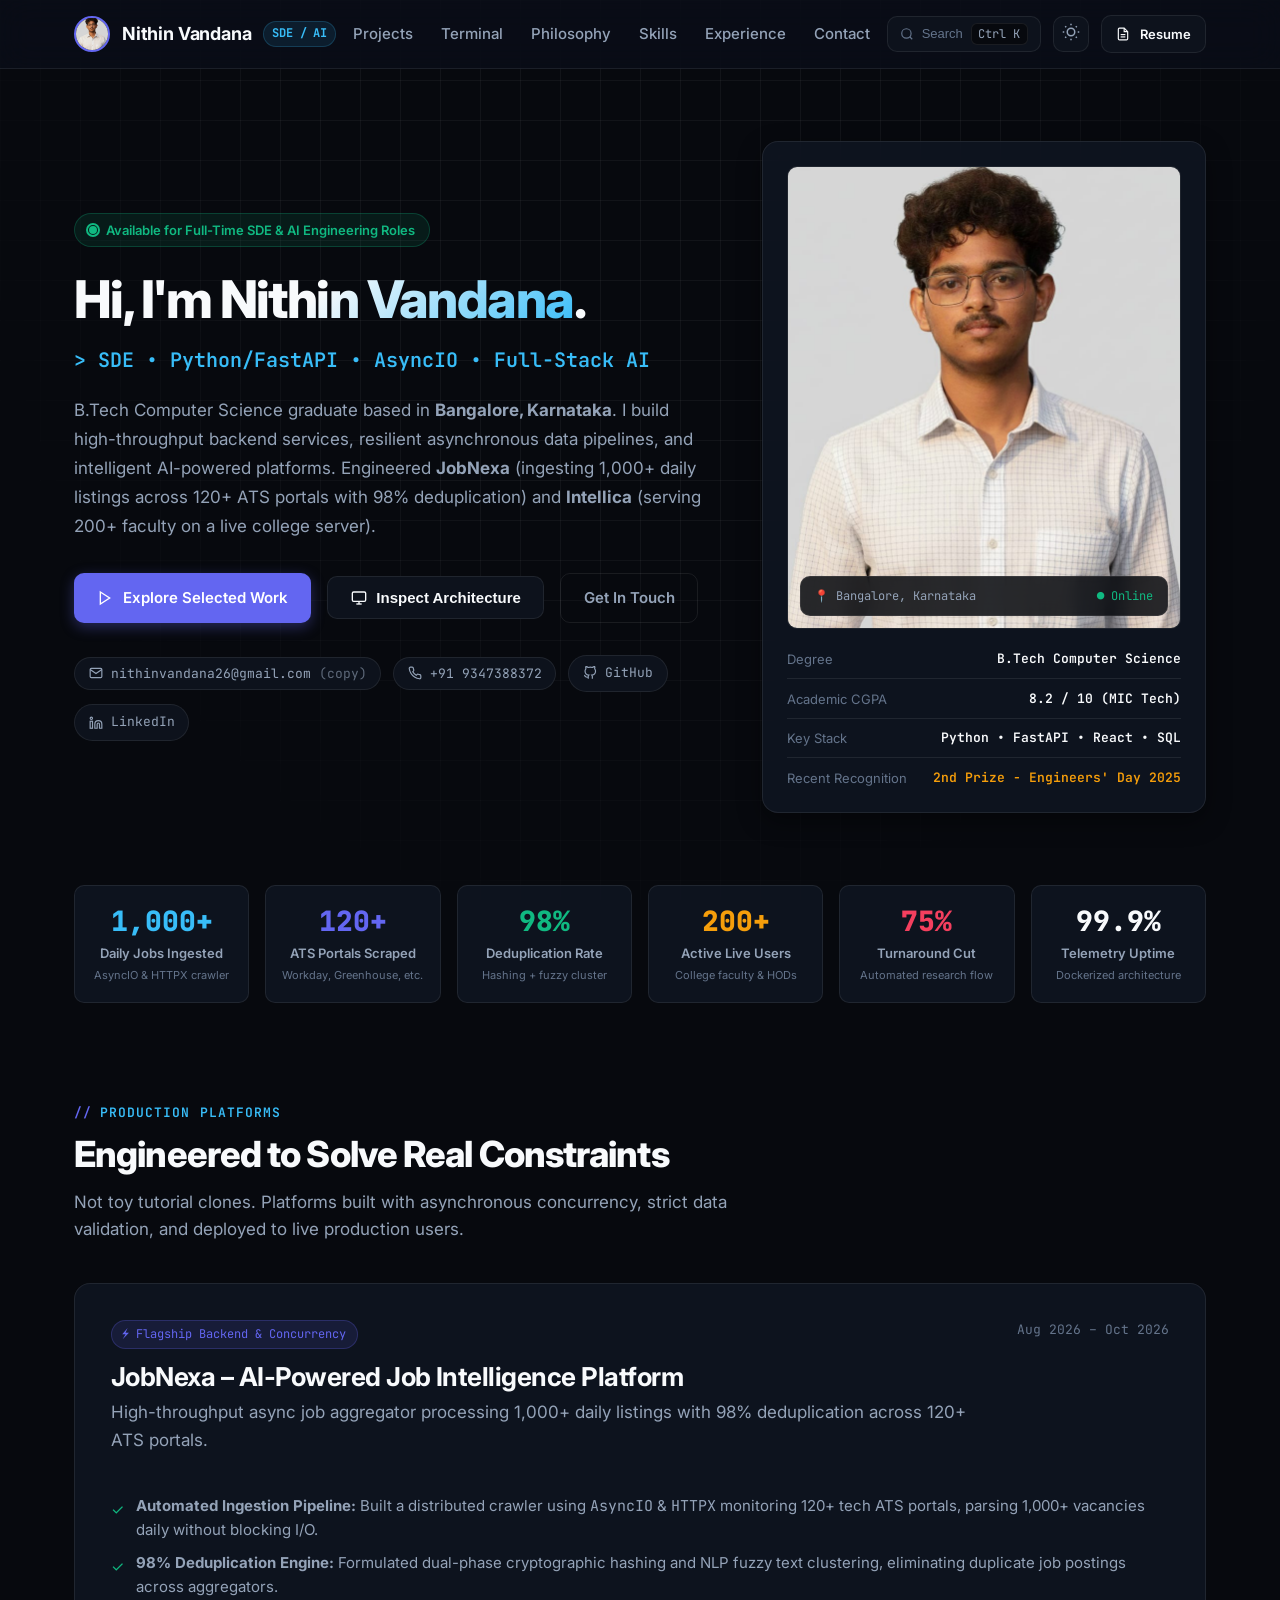
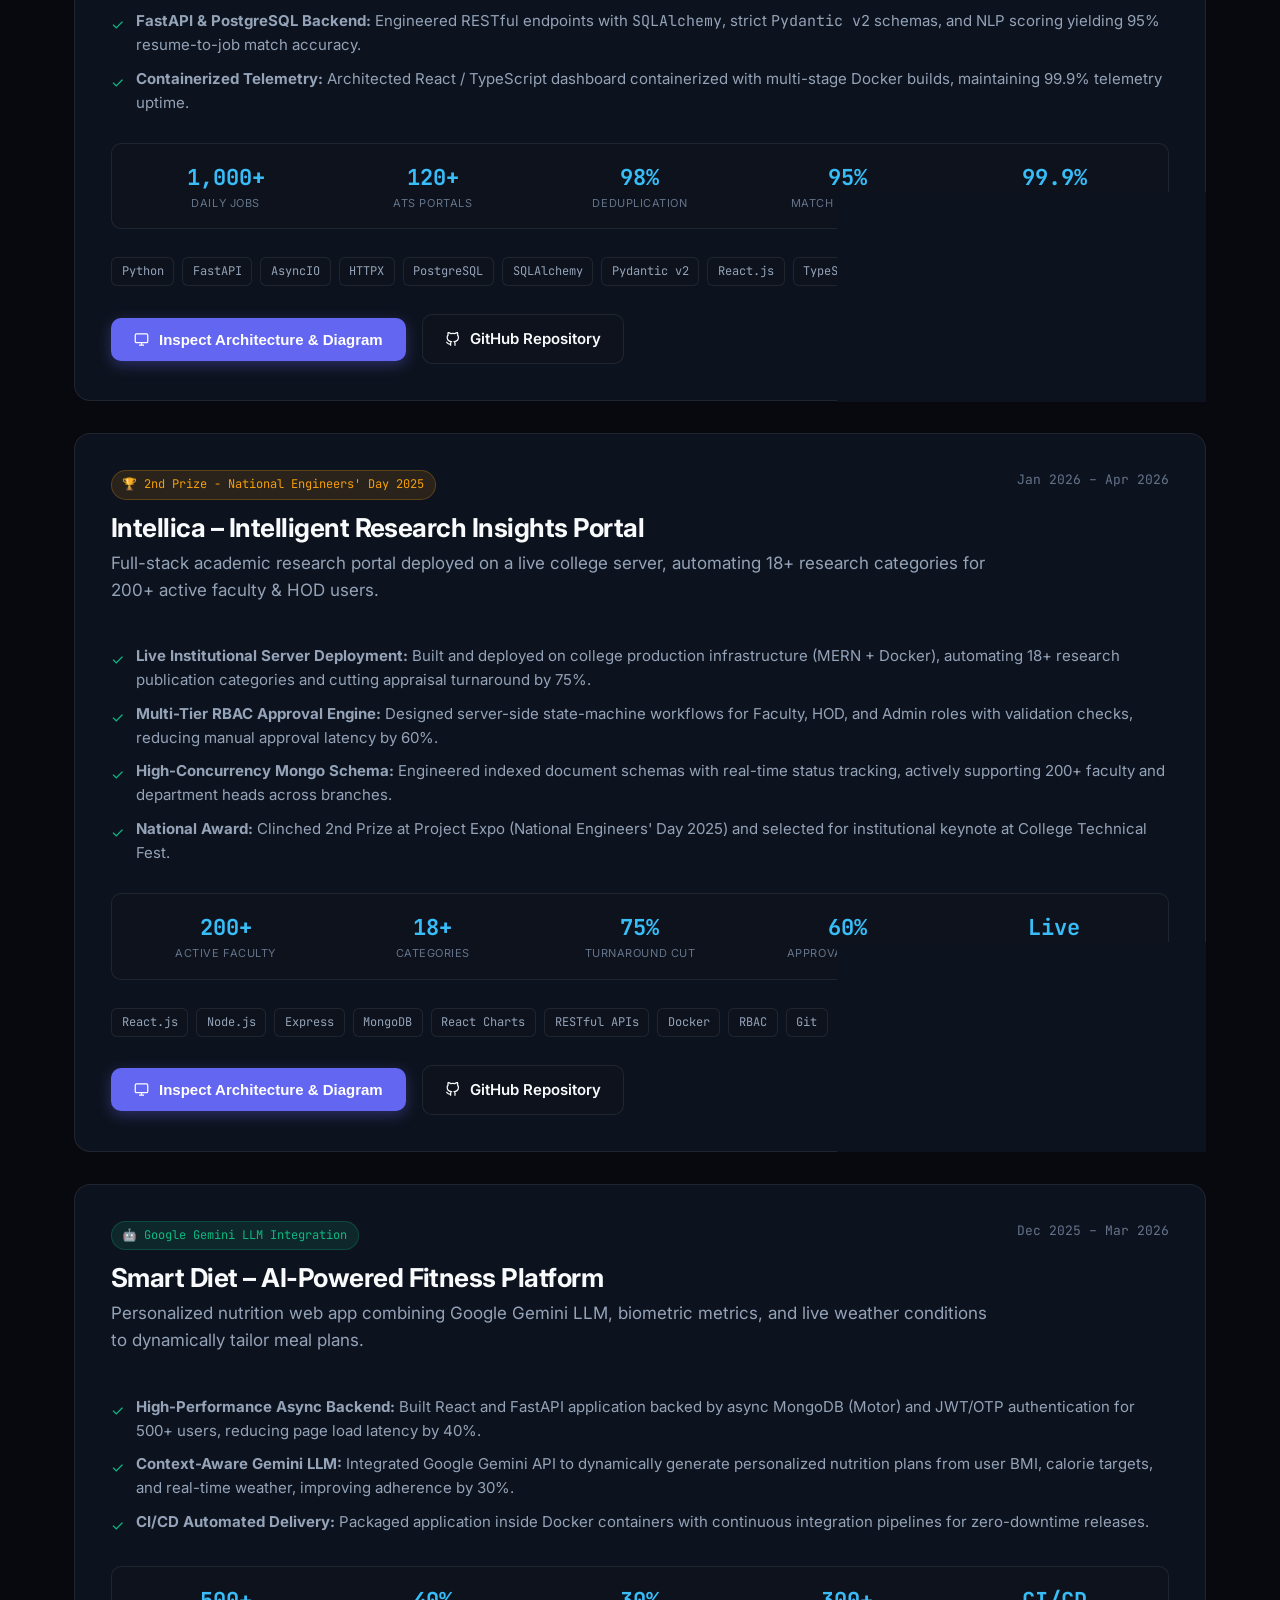
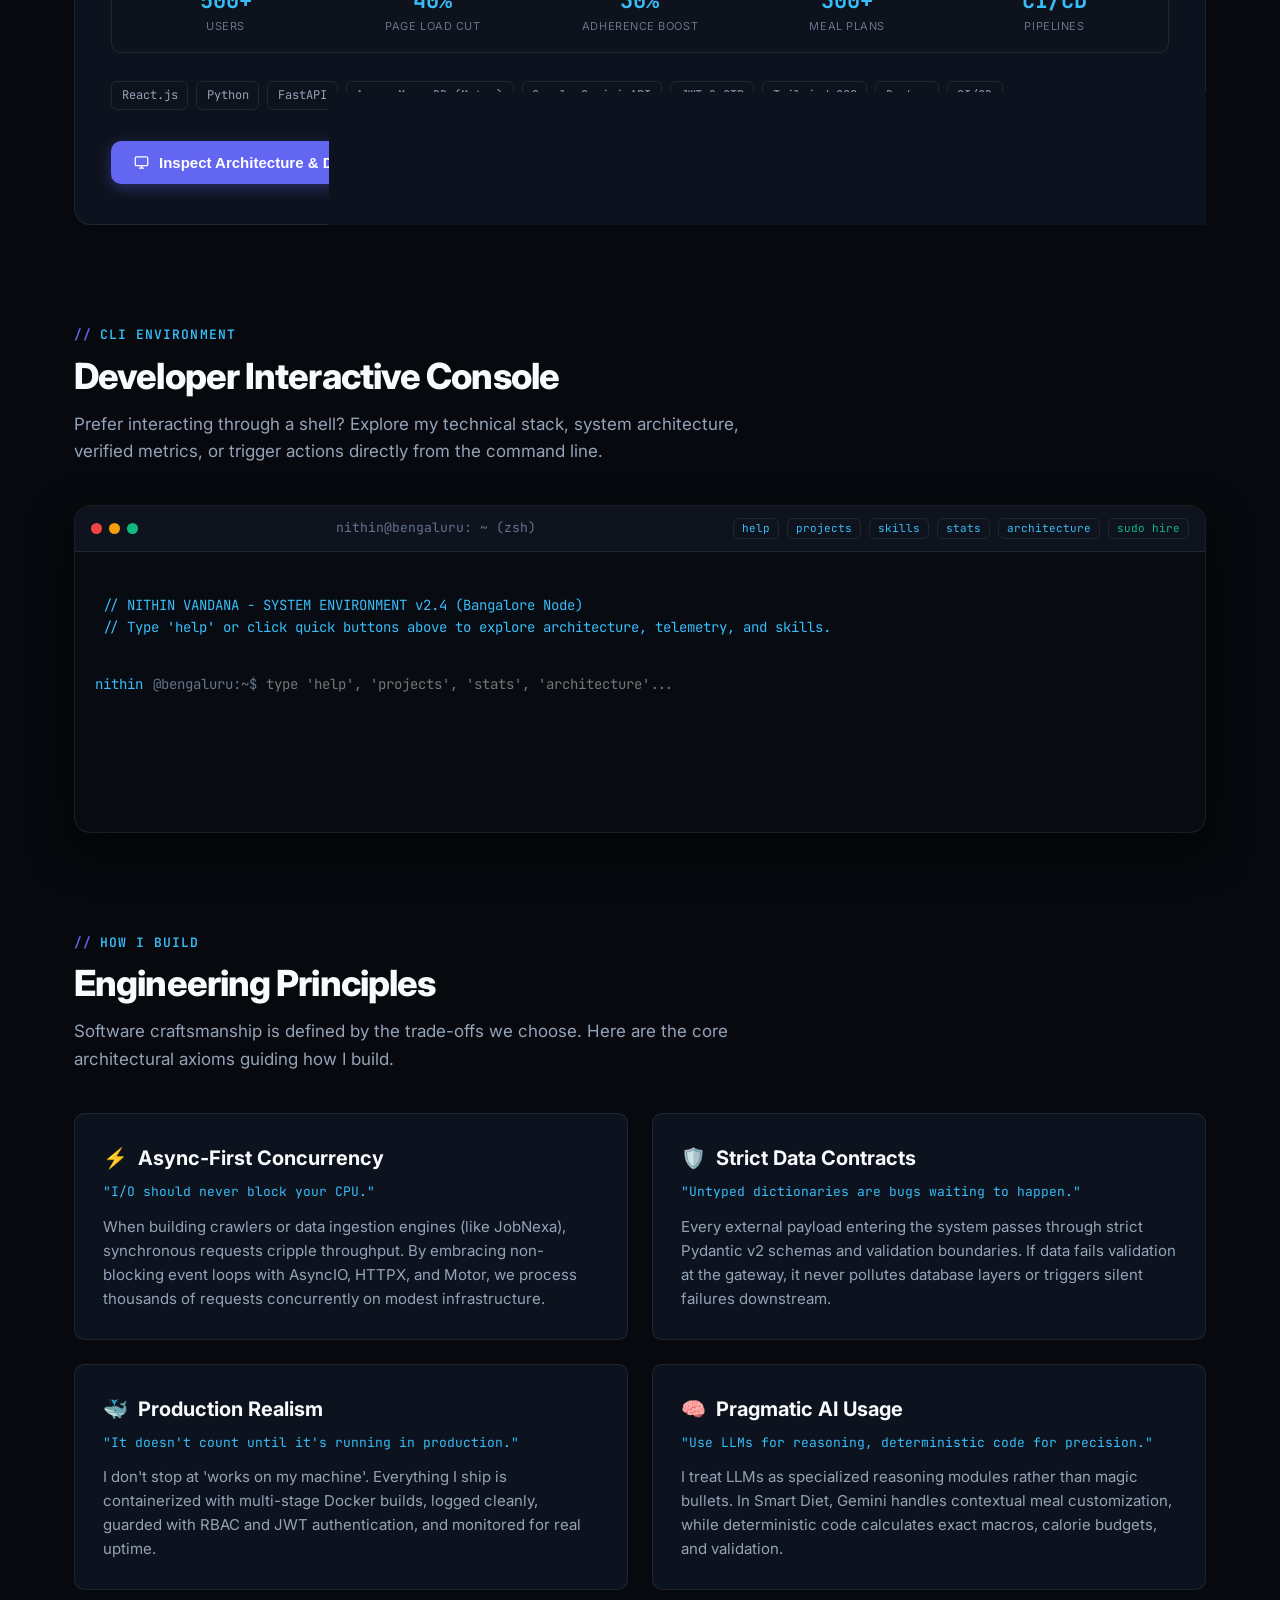
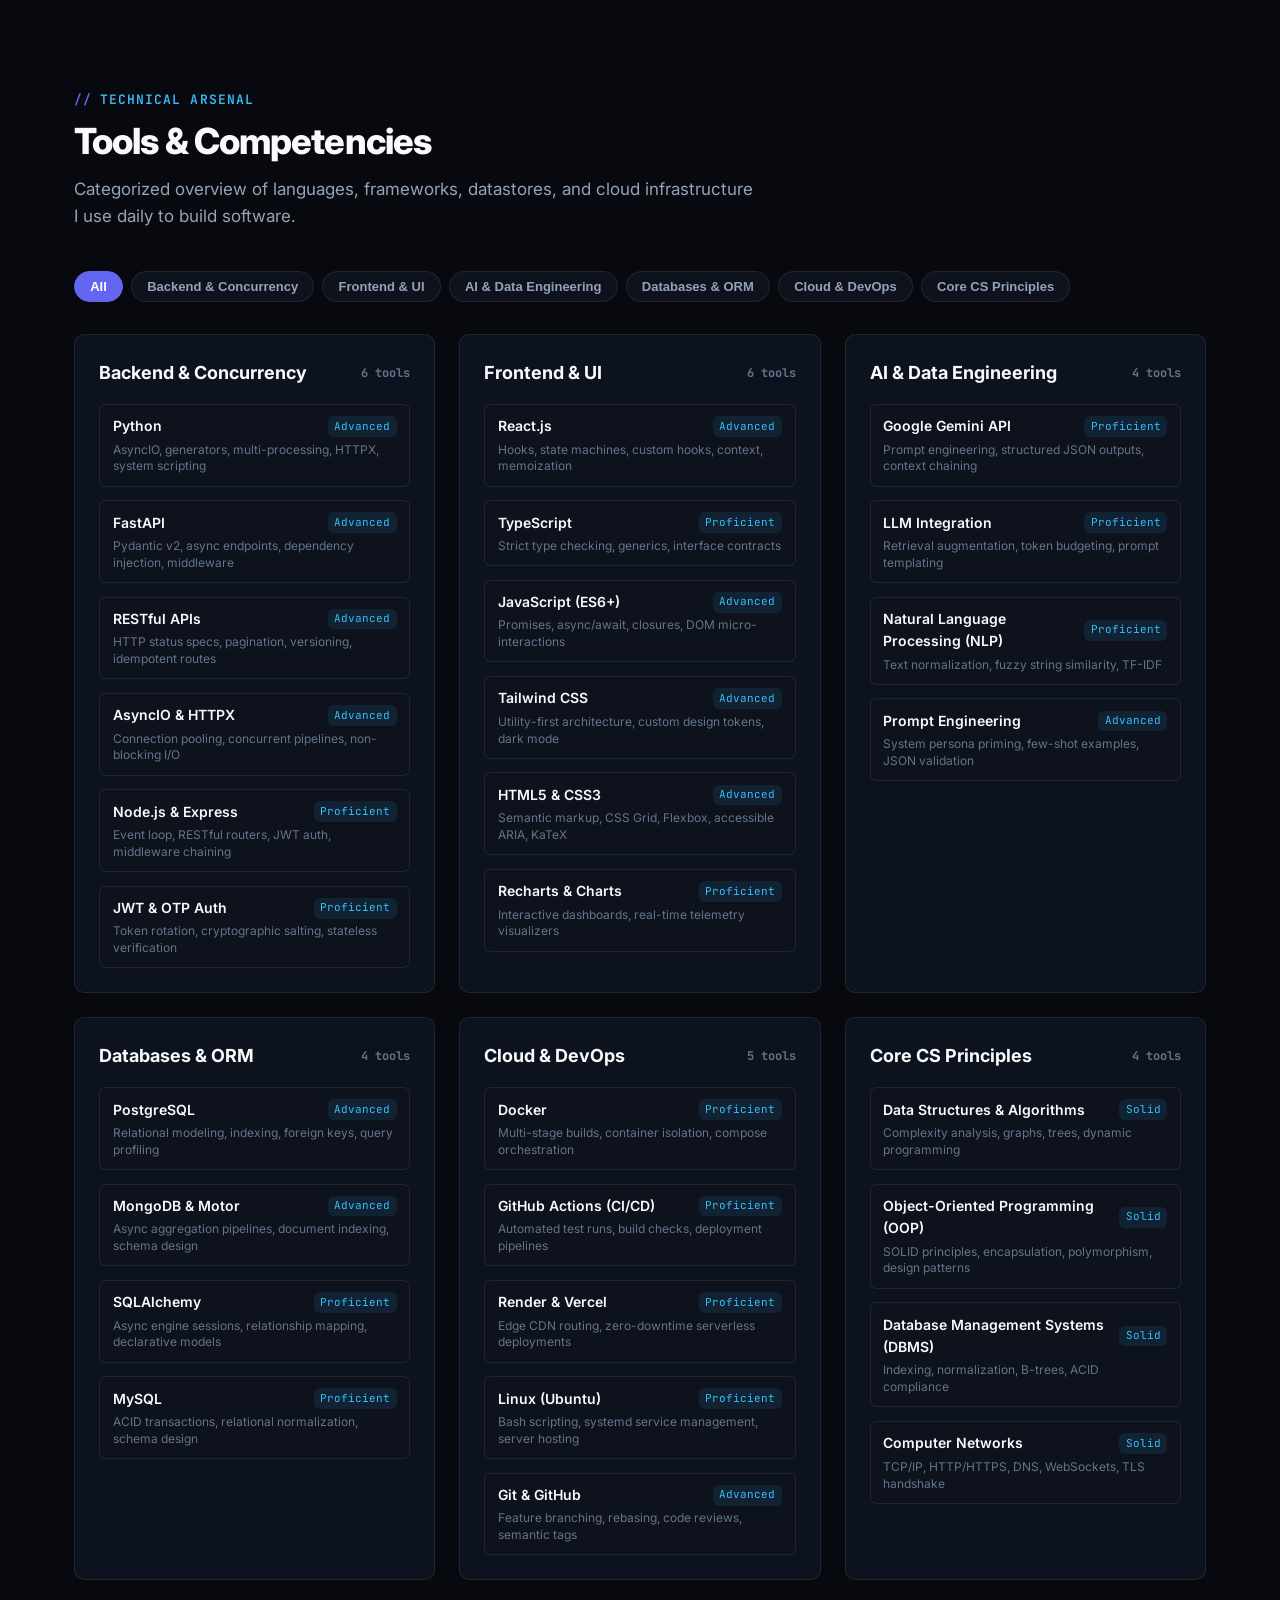
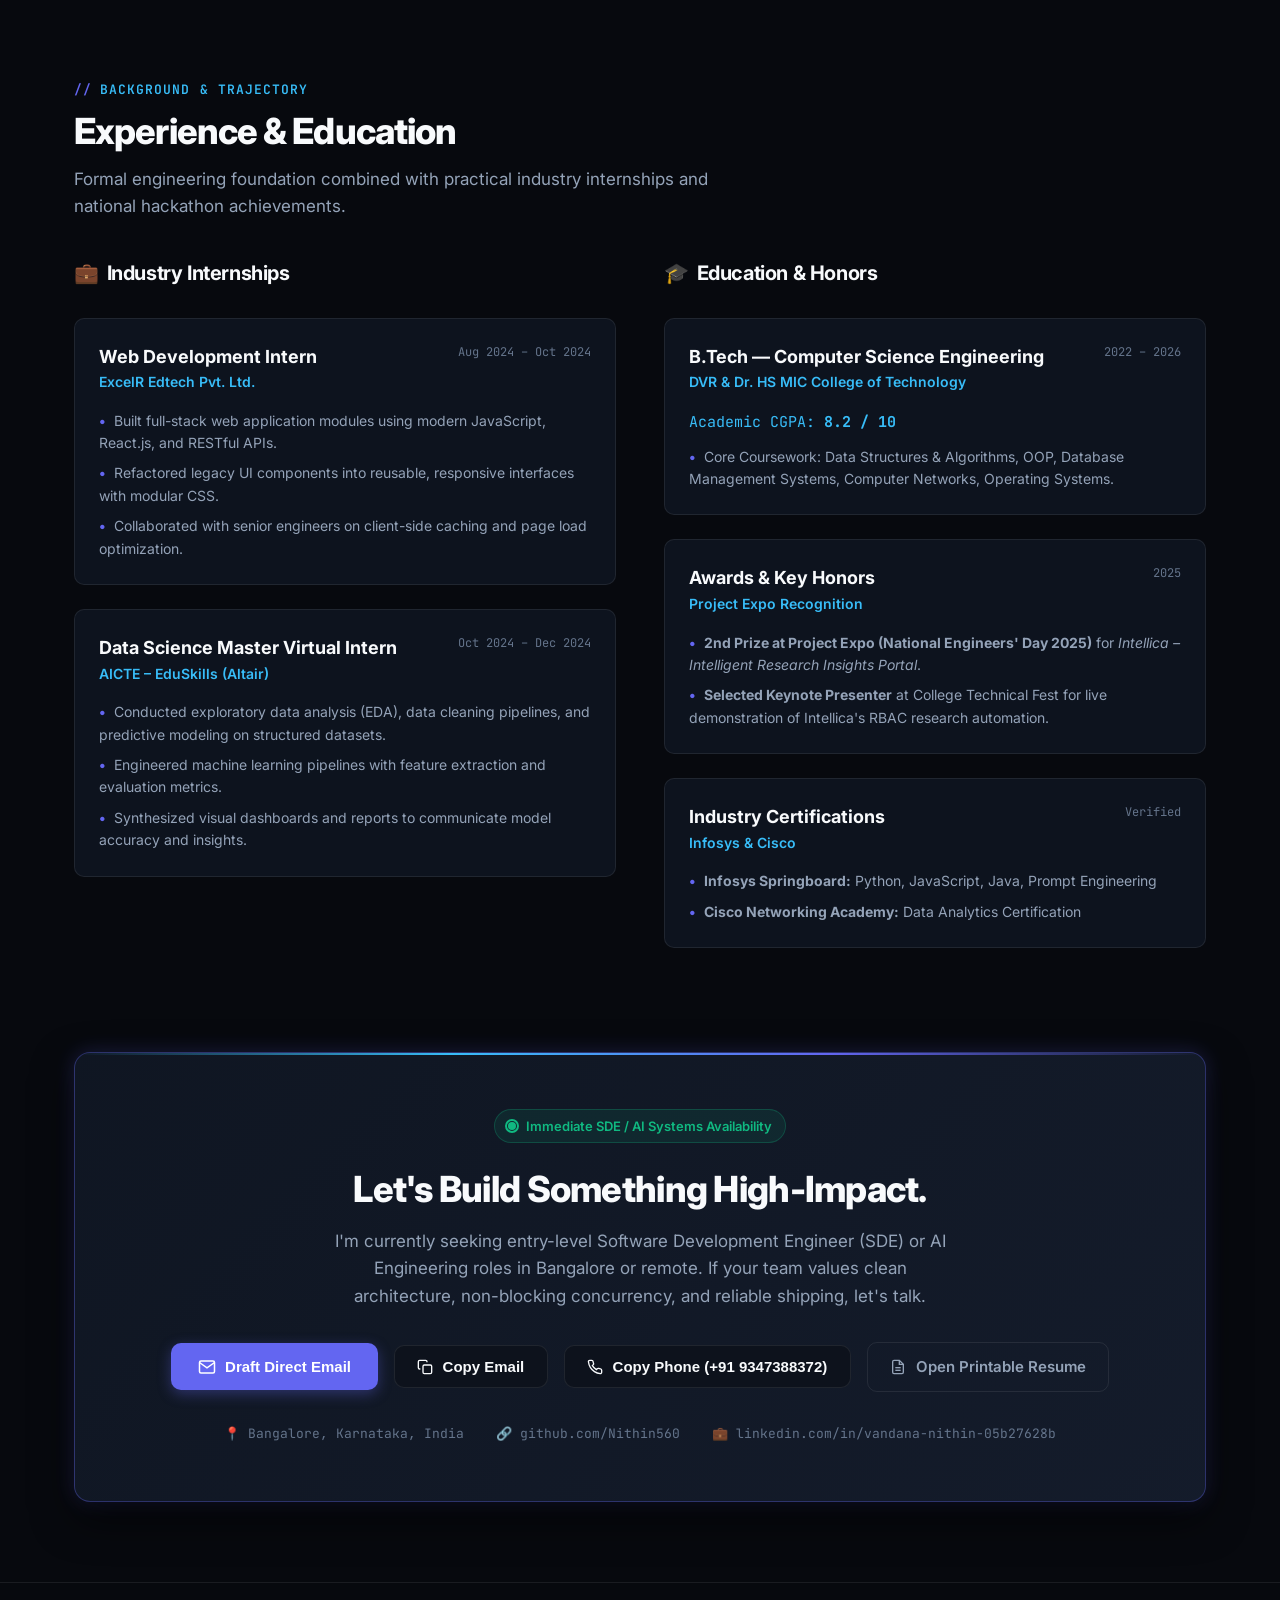
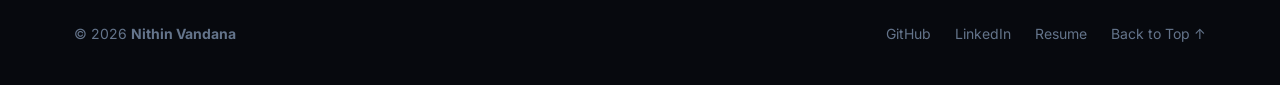
==== commit 8a29adbb: "fix: remove crafted with line from footer" ====
--- a/index.html
+++ b/index.html
@@ -739,7 +739,7 @@
   <footer class="site-footer">
     <div class="container footer-content">
       <div>
-        <strong>Nithin Vandana</strong> &bull; Crafted with semantic HTML5, modern CSS & vanilla JavaScript.
+        &copy; 2026 <strong>Nithin Vandana</strong>
       </div>
       <ul class="footer-links">
         <li><a href="https://github.com/Nithin560" target="_blank">GitHub</a></li>
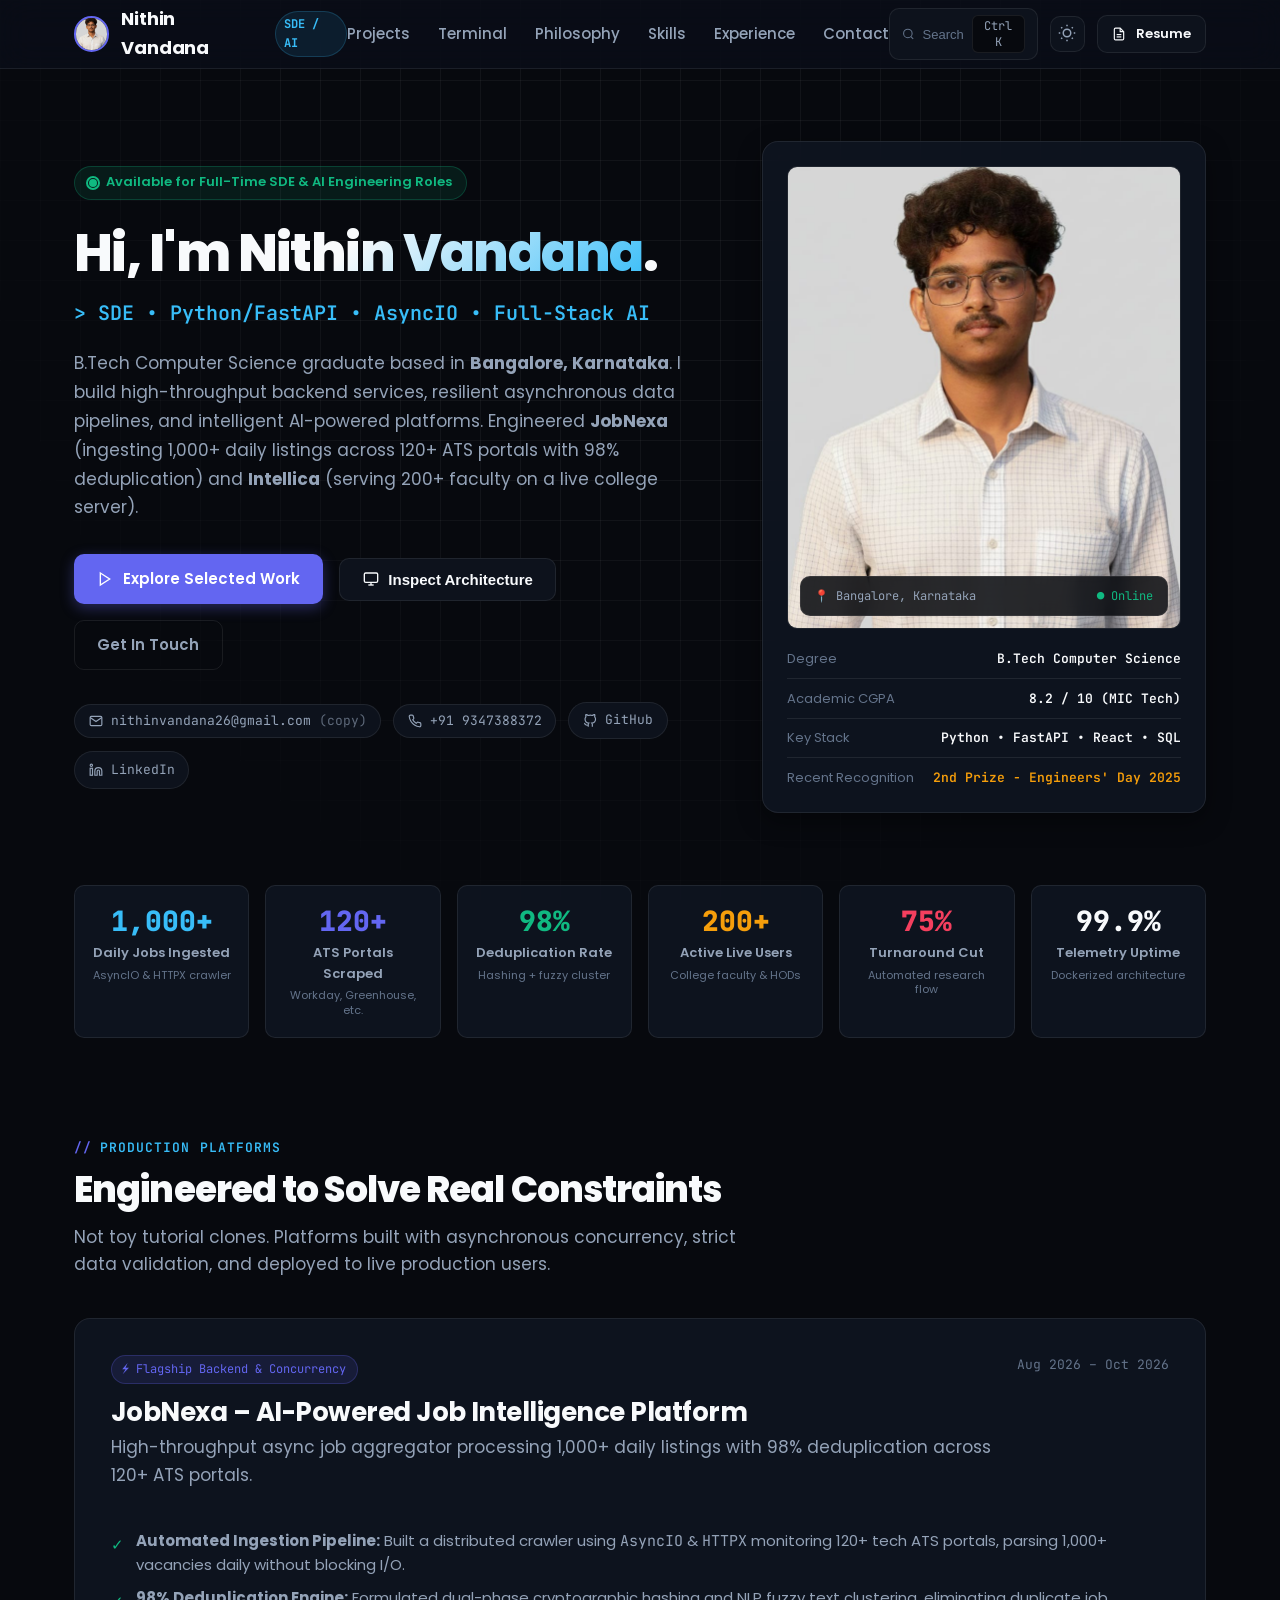
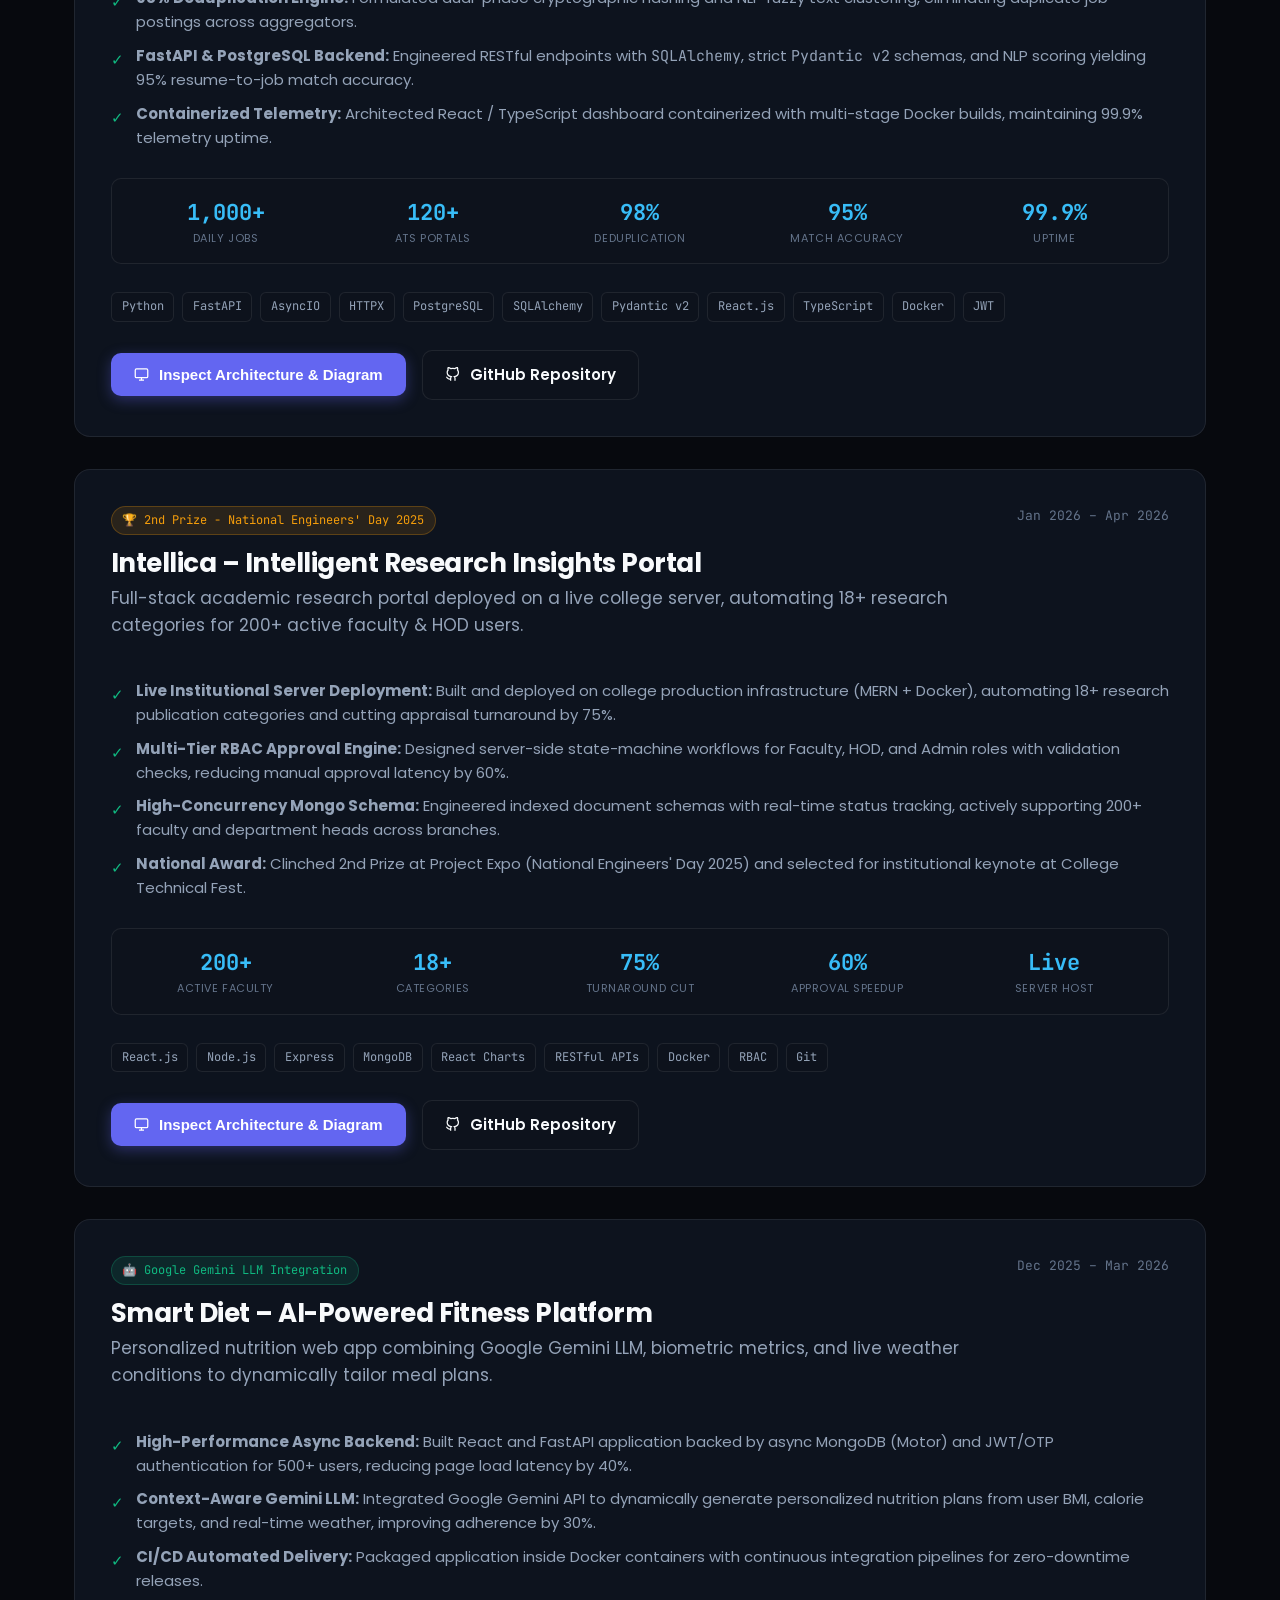
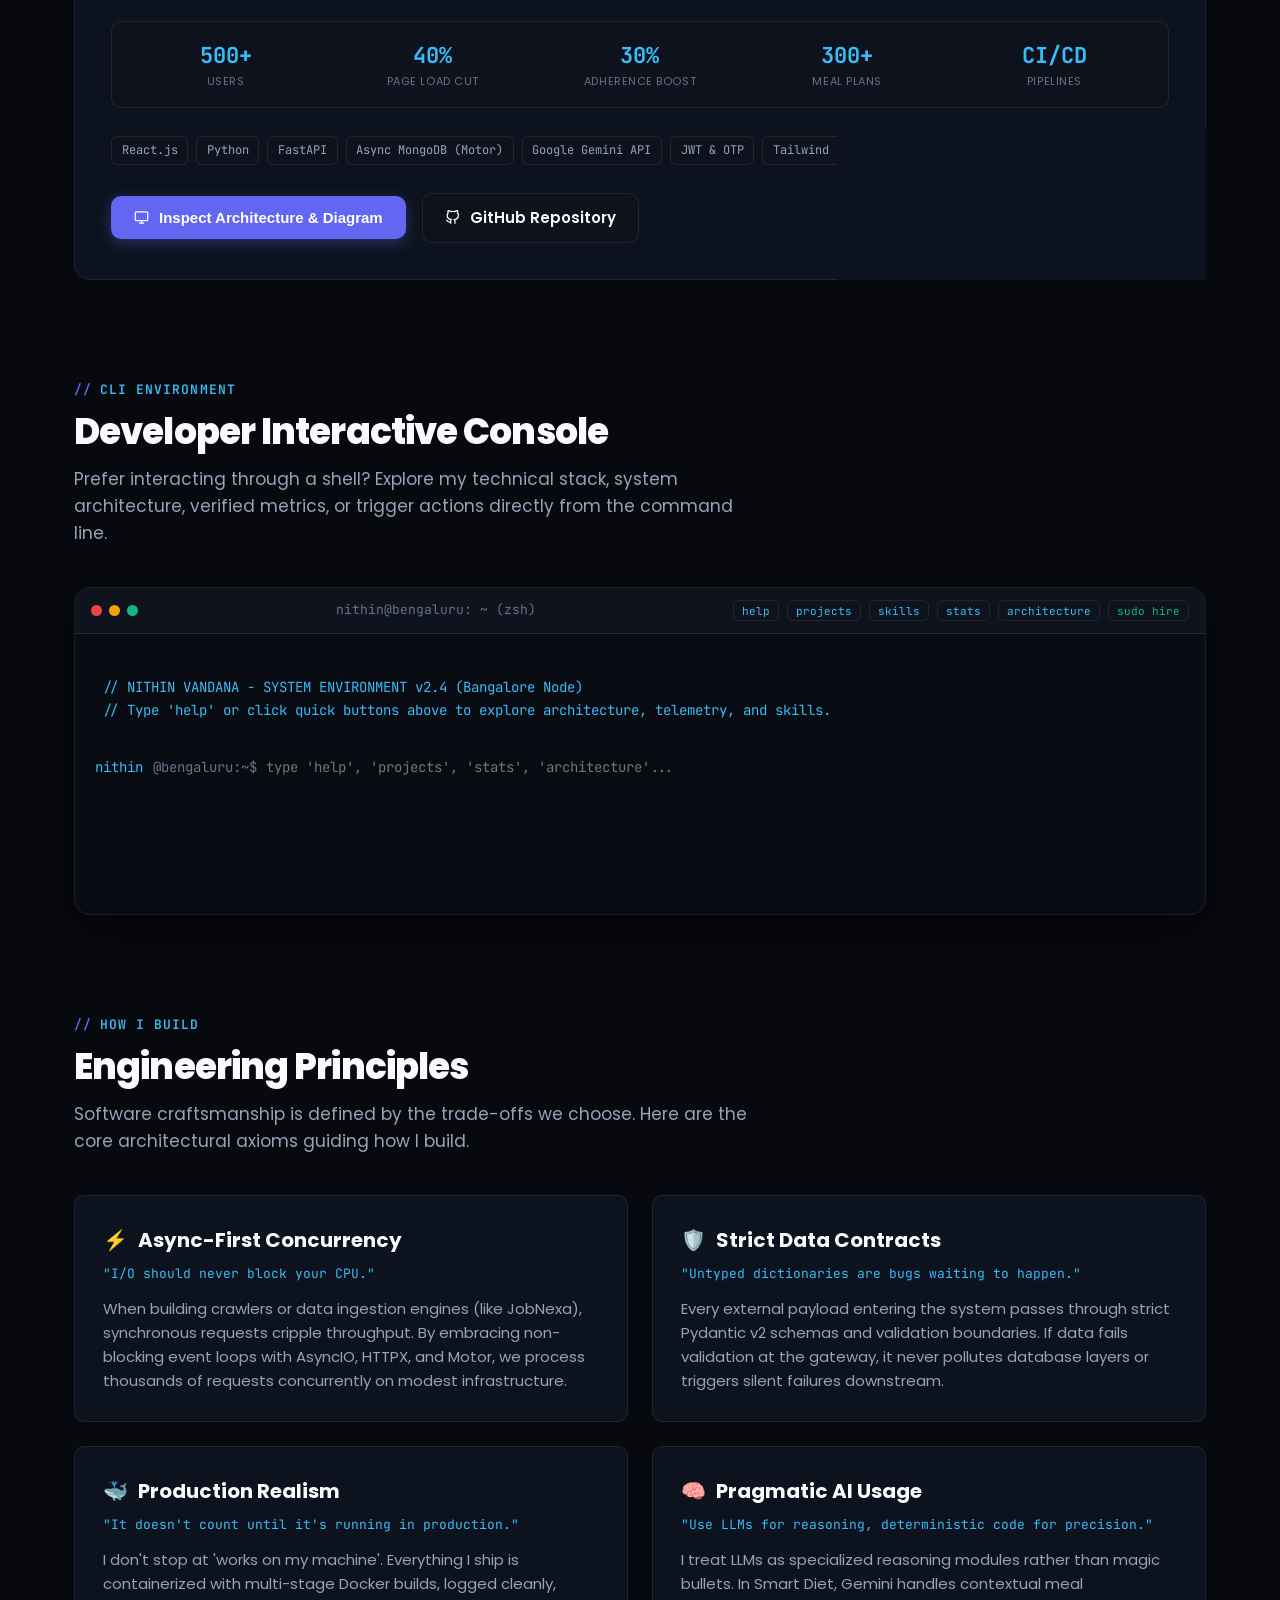
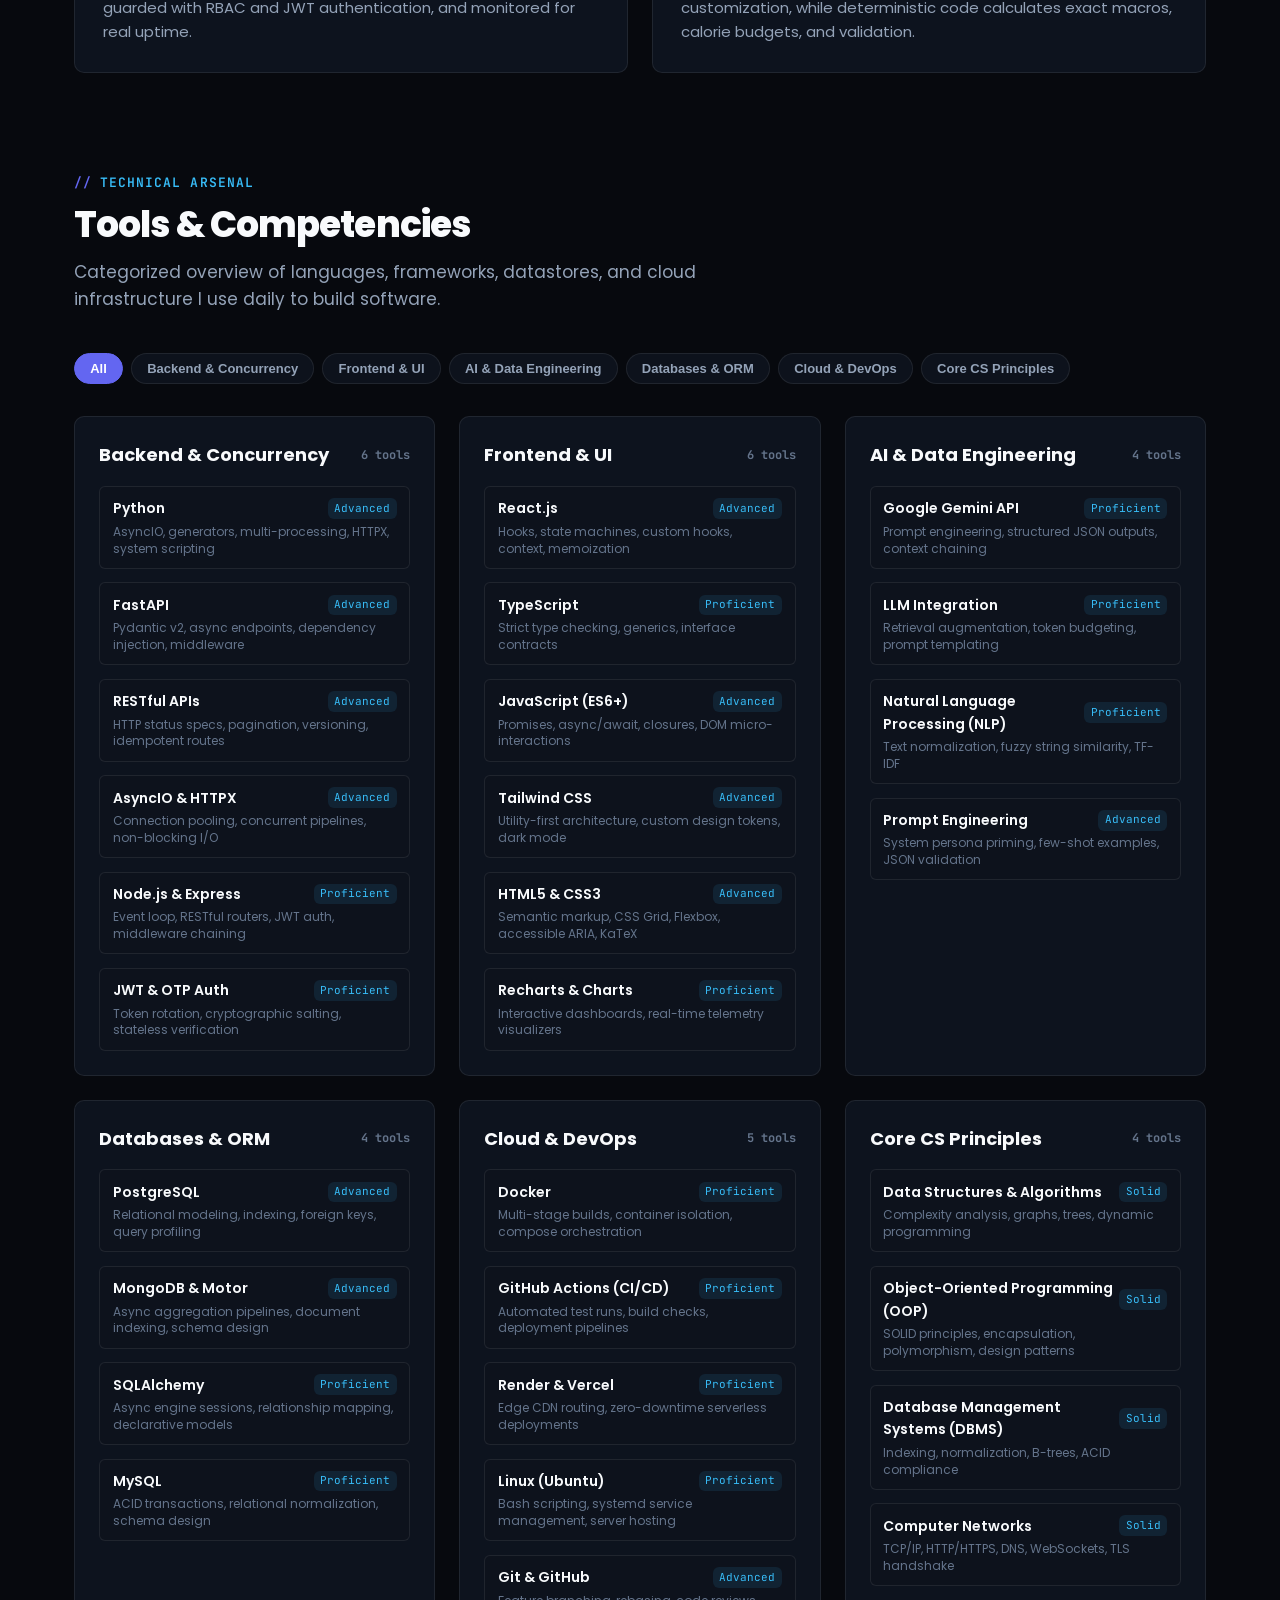
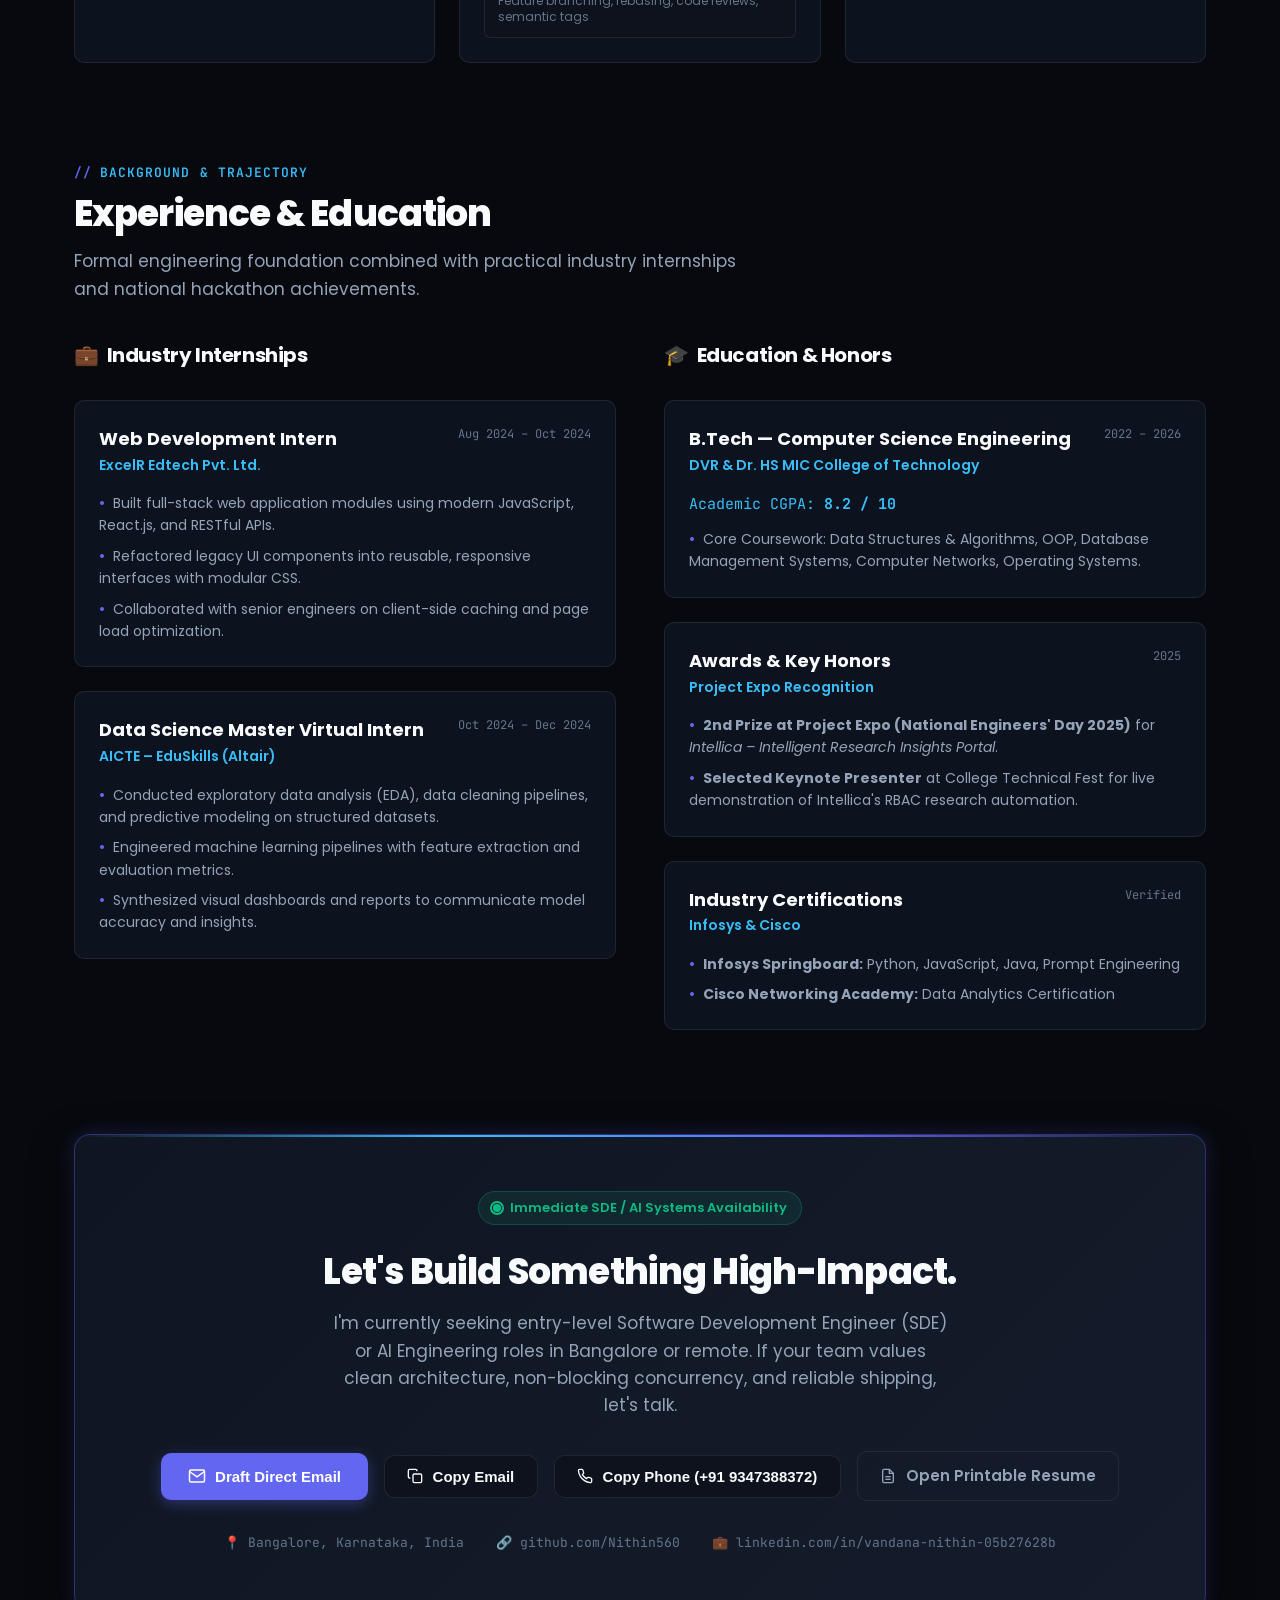
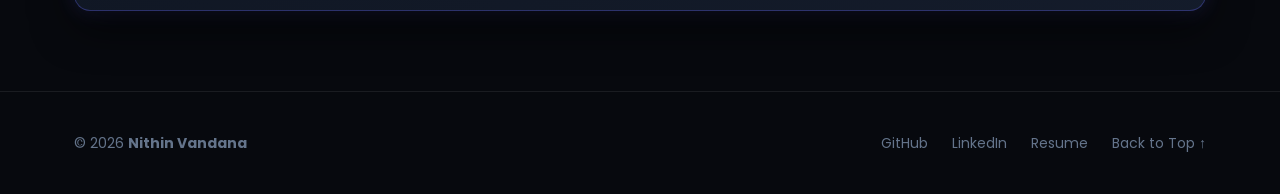
==== commit ff46730f: "style: implement Poppins font-family across website and resume" ====
--- a/index.html
+++ b/index.html
@@ -14,10 +14,10 @@
   <meta property="og:type" content="website" />
   <meta name="theme-color" content="#07090e" />
 
-  <!-- Google Fonts: Inter & JetBrains Mono -->
+  <!-- Google Fonts: Poppins & JetBrains Mono -->
   <link rel="preconnect" href="https://fonts.googleapis.com" />
   <link rel="preconnect" href="https://fonts.gstatic.com" crossorigin />
-  <link href="https://fonts.googleapis.com/css2?family=Inter:wght@400;500;600;700;800&family=JetBrains+Mono:wght@400;500;600;700&display=swap" rel="stylesheet" />
+  <link href="https://fonts.googleapis.com/css2?family=Poppins:wght@300;400;500;600;700;800&family=JetBrains+Mono:wght@400;500;600;700&display=swap" rel="stylesheet" />
 
   <!-- Stylesheet -->
   <link rel="stylesheet" href="styles.css" />
--- a/styles.css
+++ b/styles.css
@@ -27,7 +27,7 @@
   --accent-amber: #f59e0b;
   --accent-rose: #f43f5e;
 
-  --font-sans: 'Inter', -apple-system, BlinkMacSystemFont, 'Segoe UI', Roboto, Helvetica, Arial, sans-serif;
+  --font-sans: 'Poppins', -apple-system, BlinkMacSystemFont, 'Segoe UI', Roboto, Helvetica, Arial, sans-serif;
   --font-mono: 'JetBrains Mono', 'Fira Code', 'SF Mono', Consolas, Monaco, monospace;
 
   --shadow-sm: 0 2px 4px rgba(0, 0, 0, 0.3);
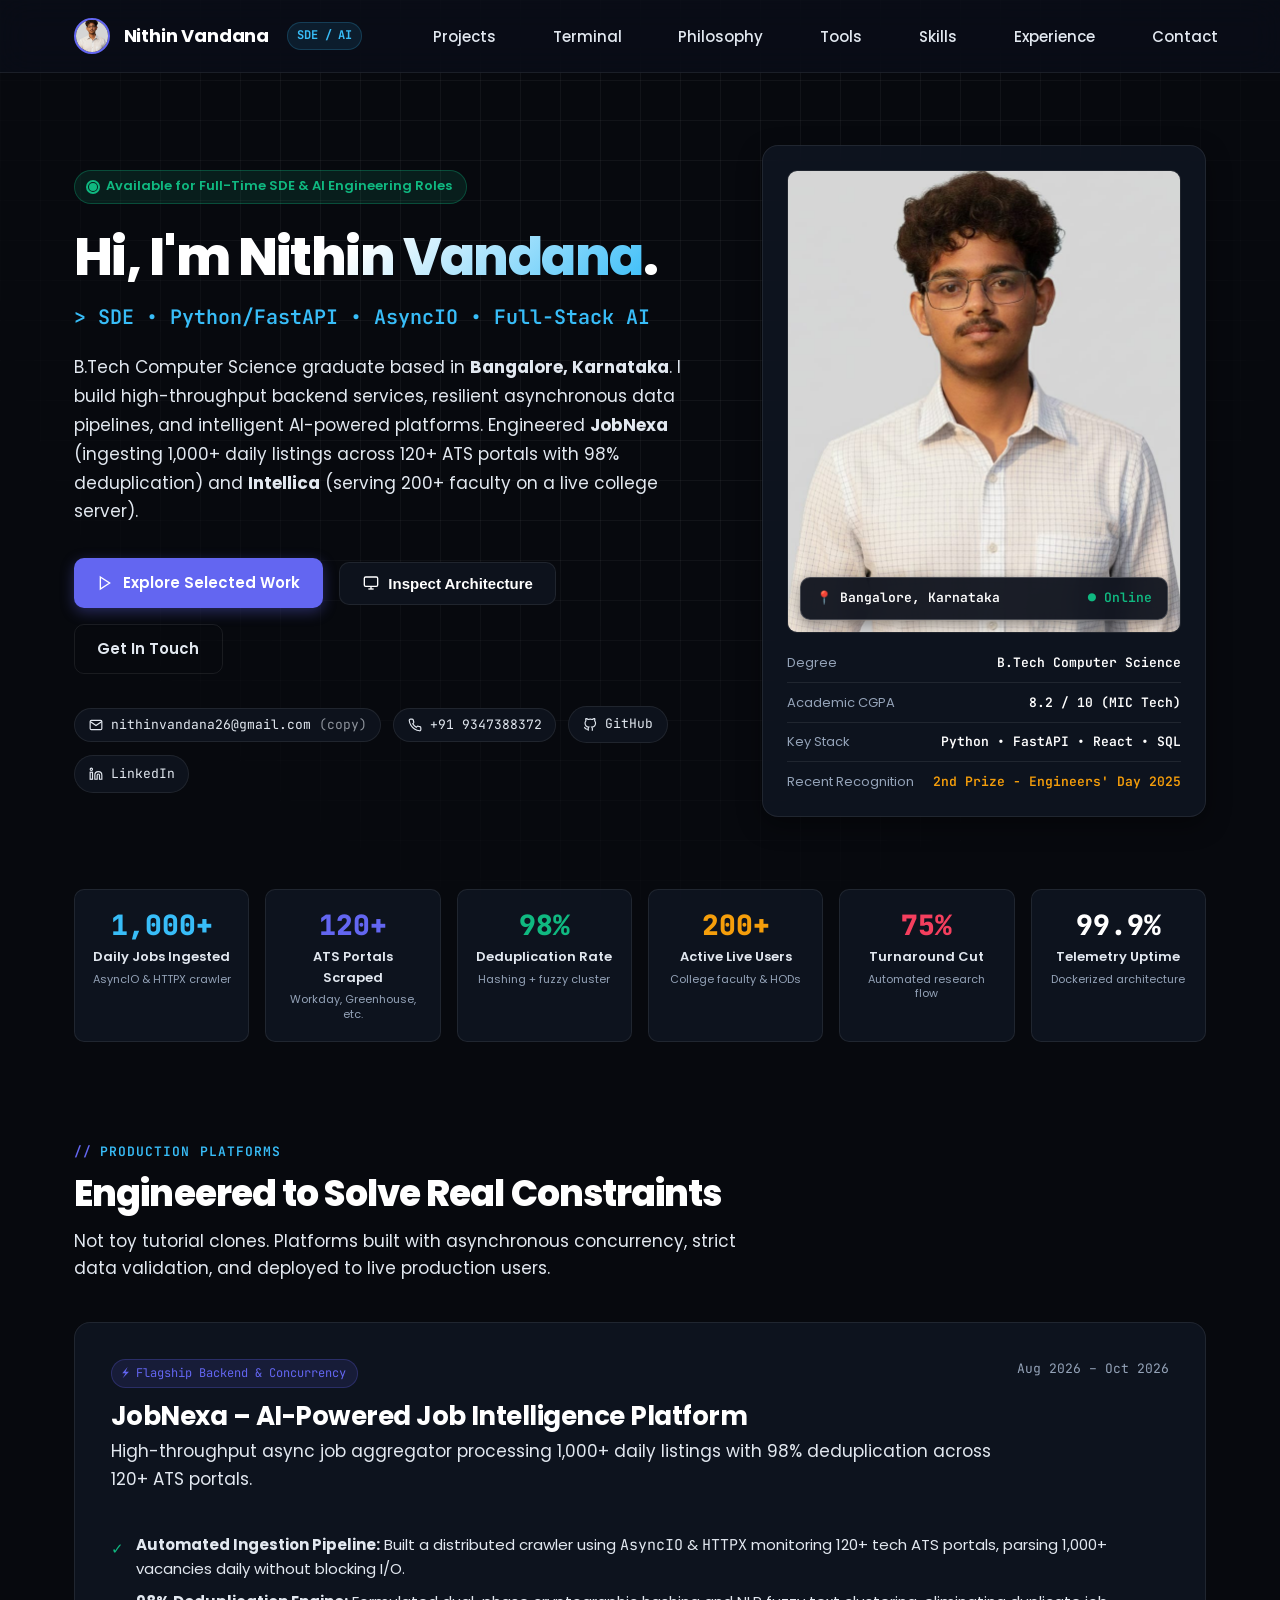
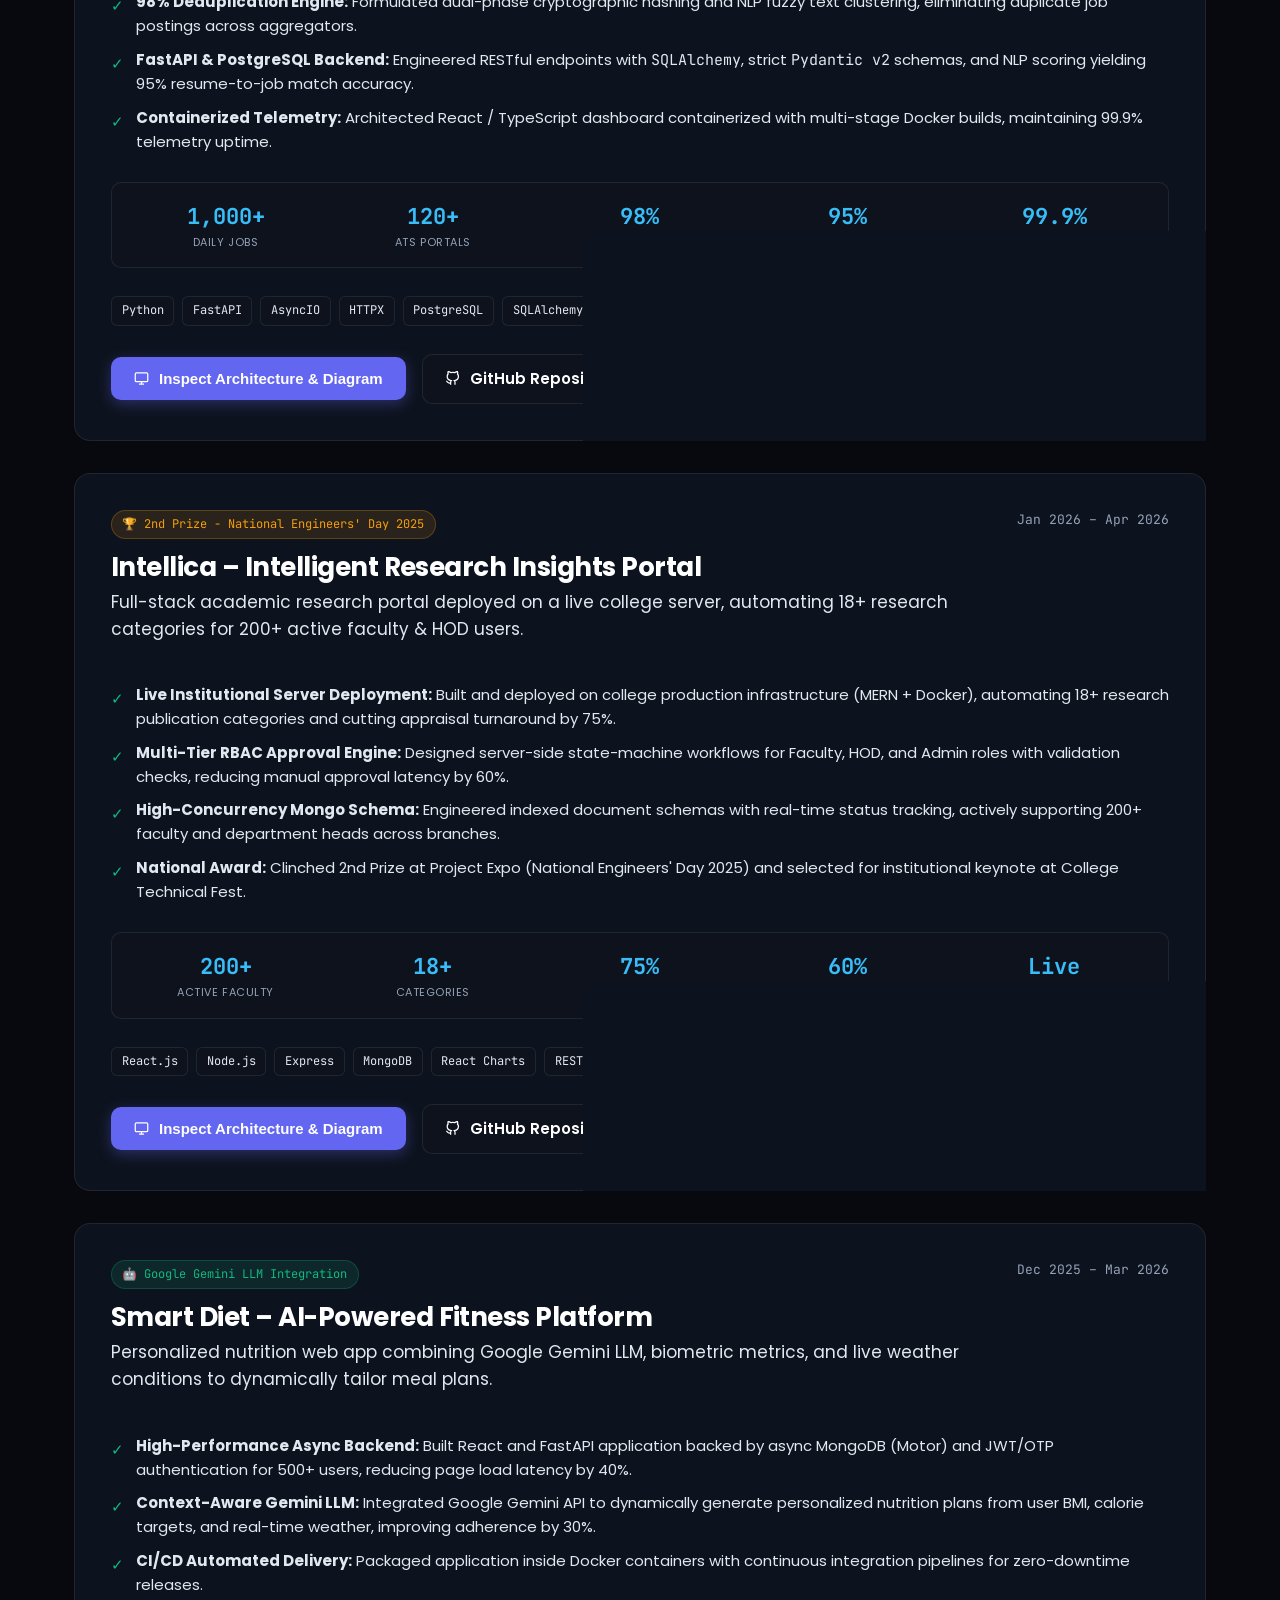
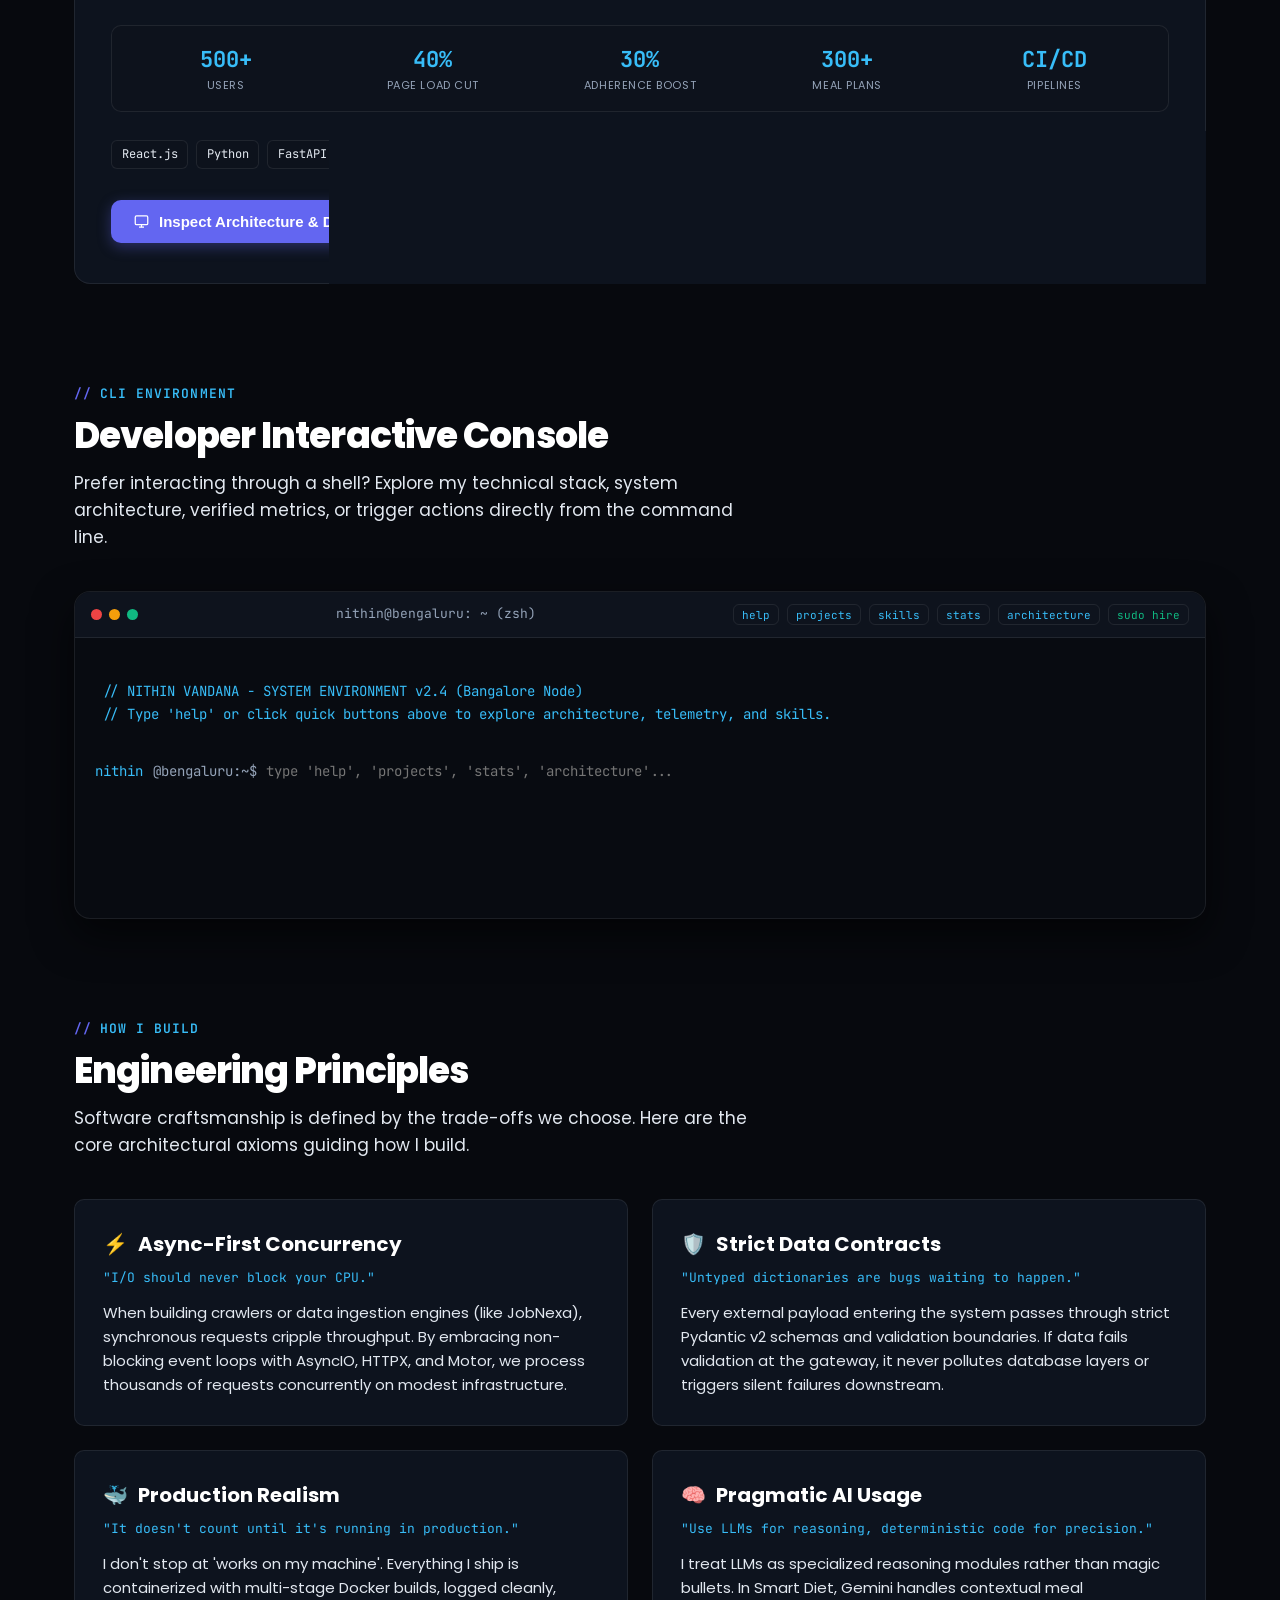
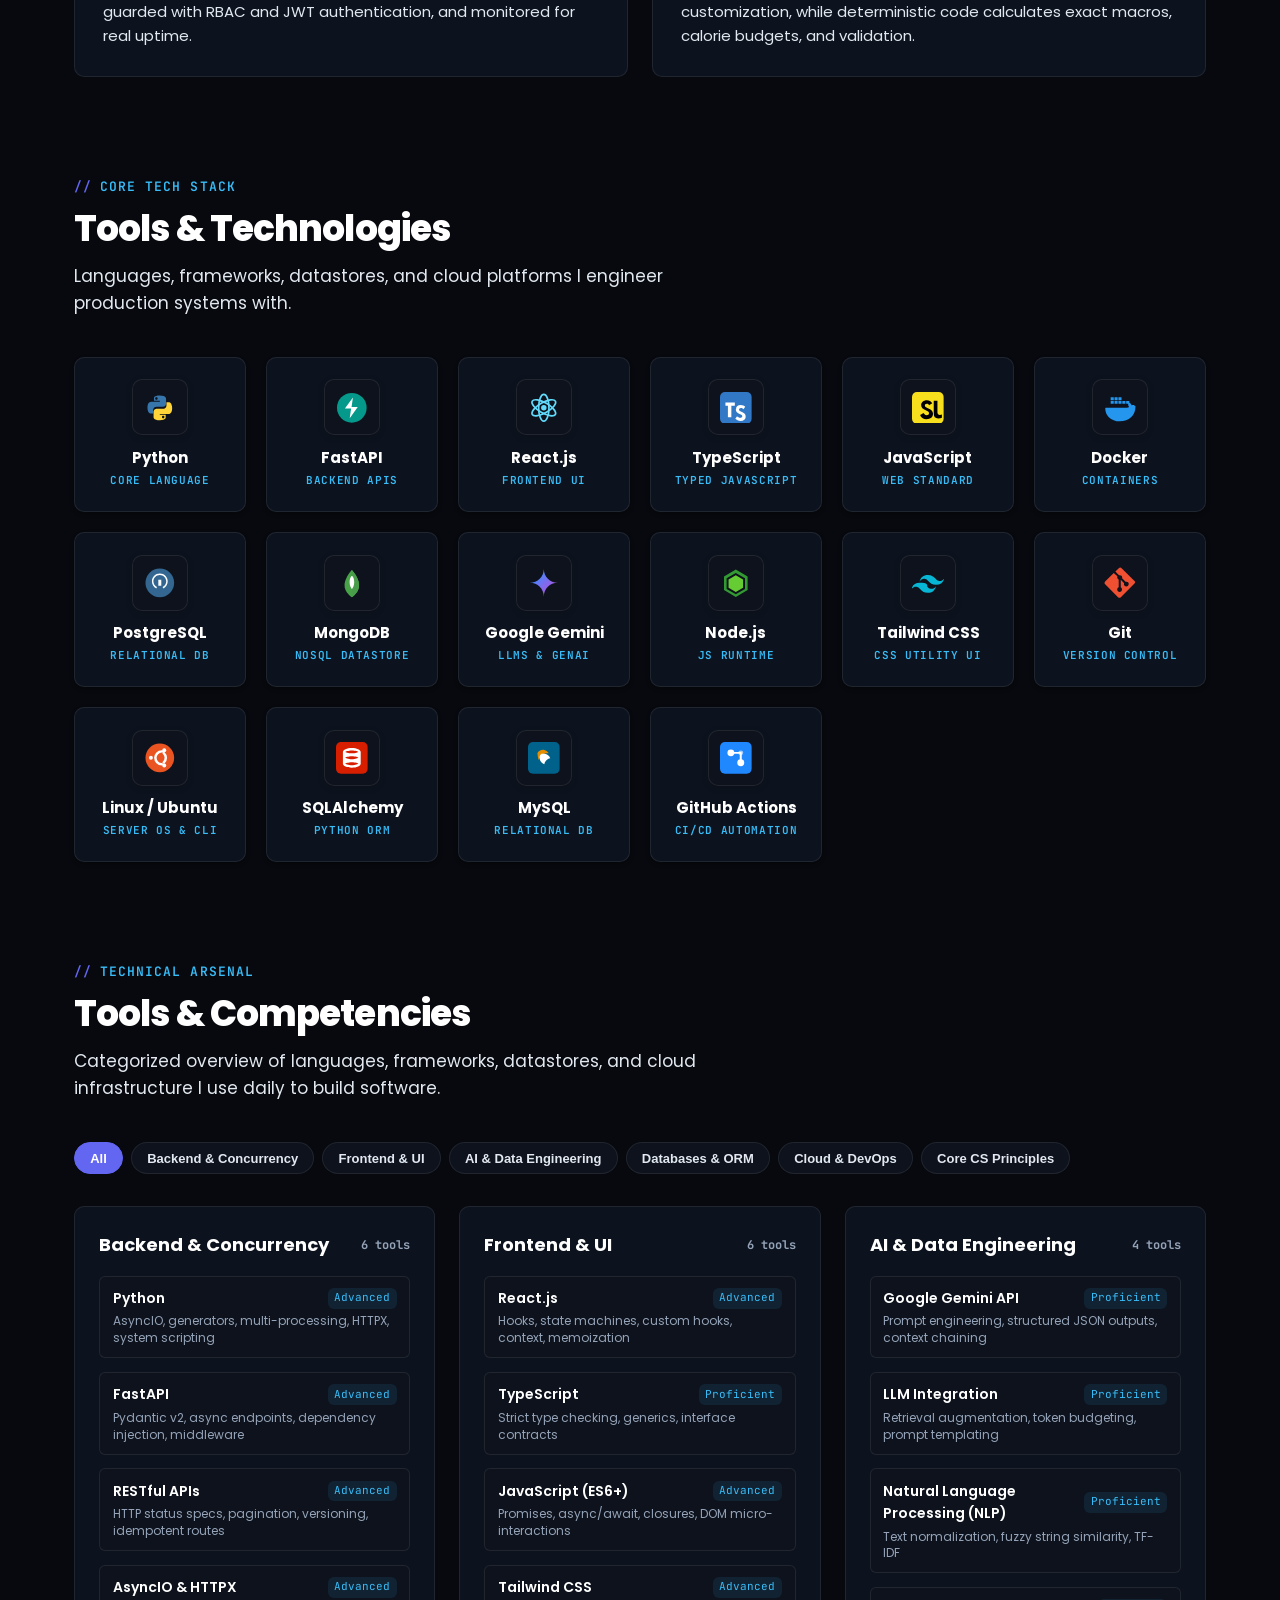
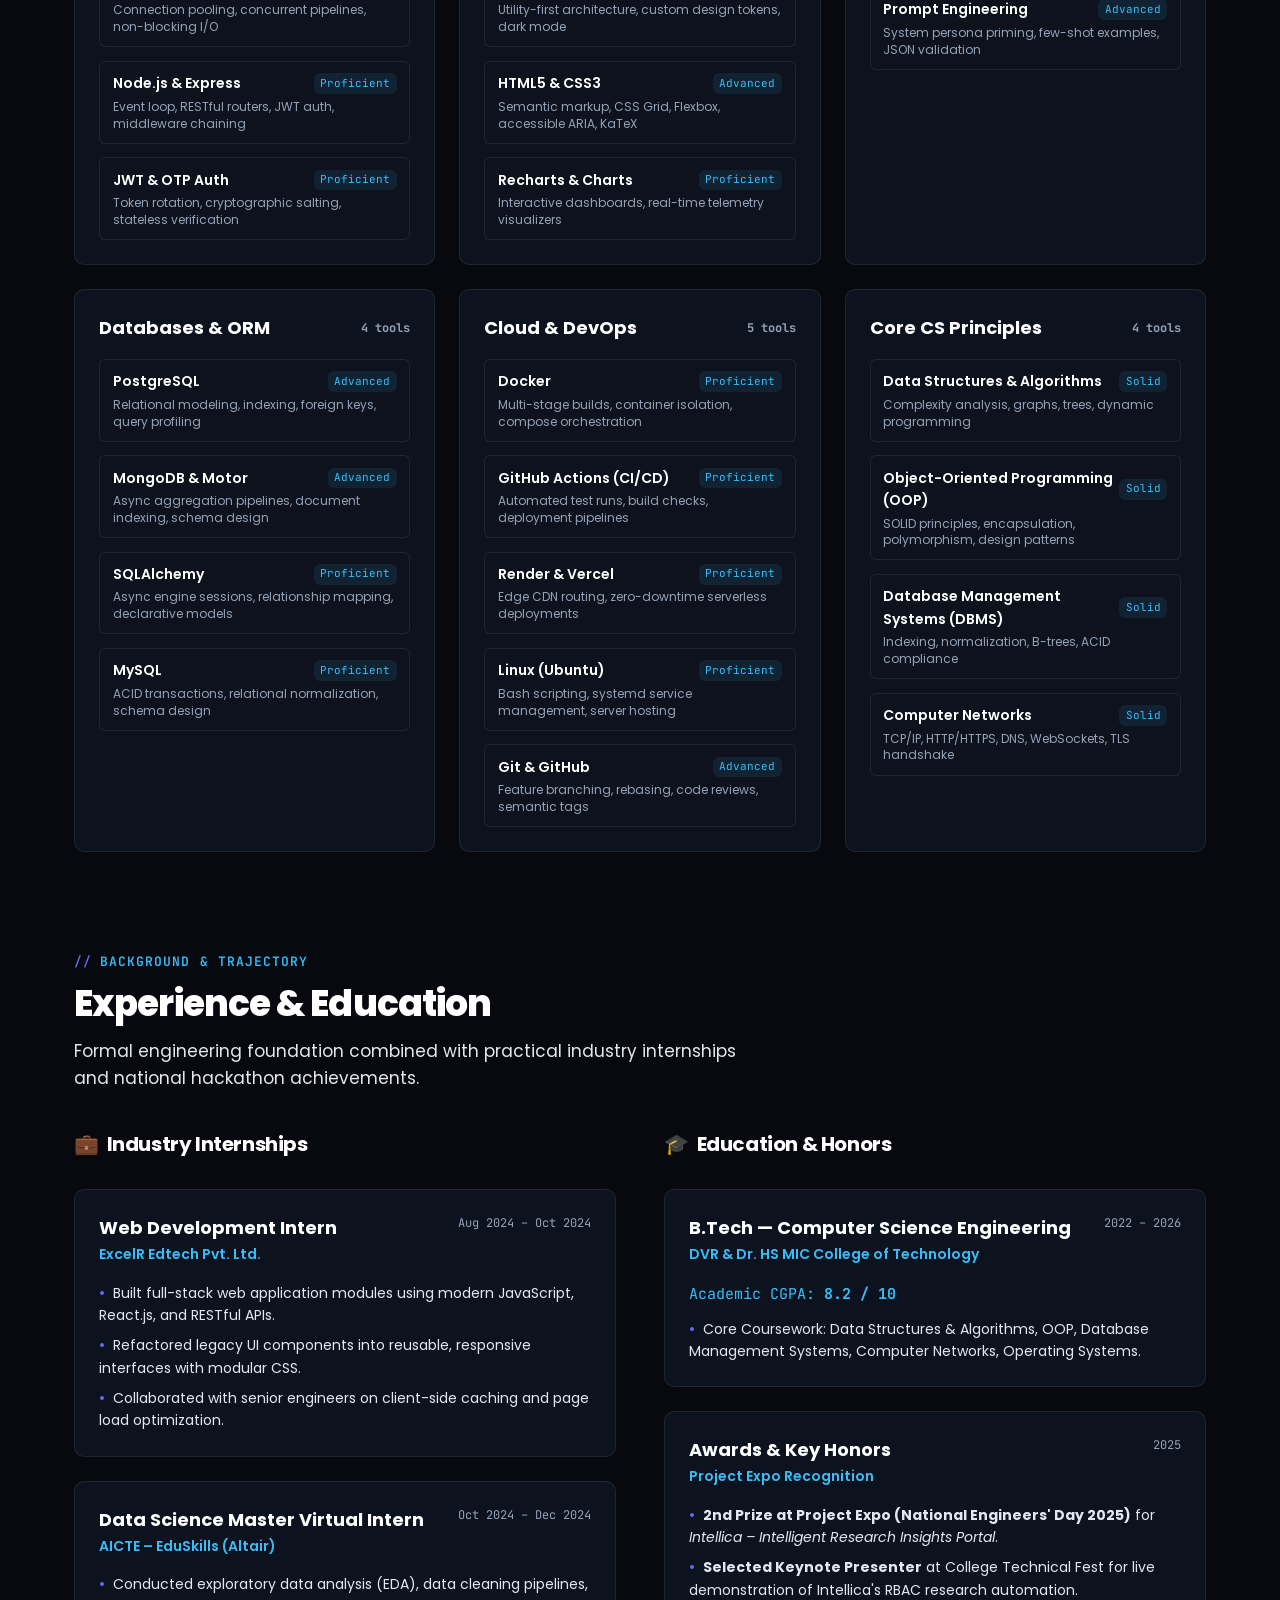
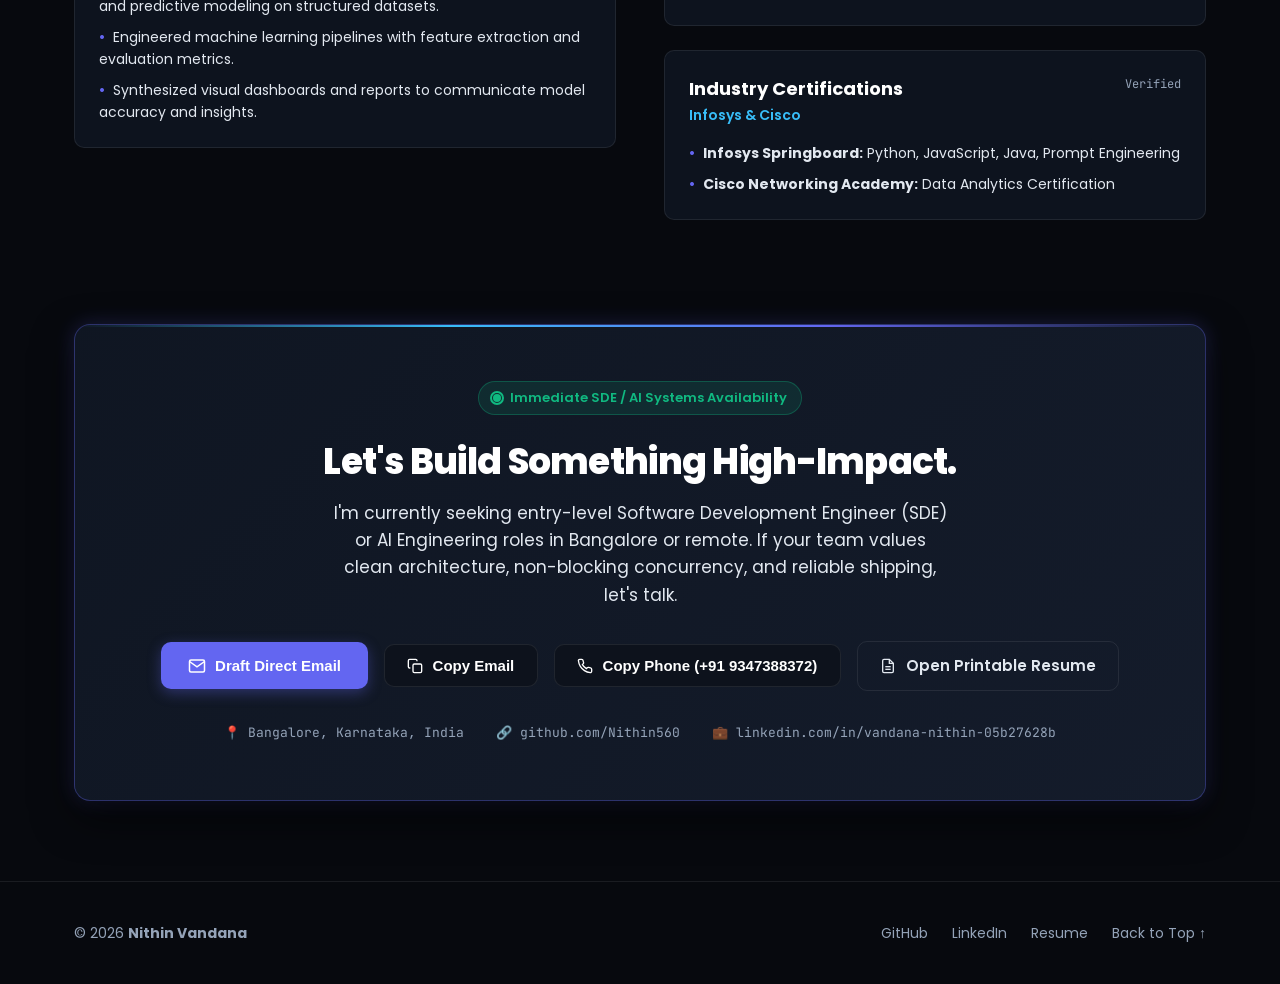
==== commit 4e2000e7: "feat: add visual tools & skills section with brand logos and enhance font contrast" ====
--- a/index.html
+++ b/index.html
@@ -40,6 +40,7 @@
           <li><a href="#projects" class="nav-link">Projects</a></li>
           <li><a href="#terminal" class="nav-link">Terminal</a></li>
           <li><a href="#principles" class="nav-link">Philosophy</a></li>
+          <li><a href="#tools" class="nav-link">Tools</a></li>
           <li><a href="#skills" class="nav-link">Skills</a></li>
           <li><a href="#timeline" class="nav-link">Experience</a></li>
           <li><a href="#contact" class="nav-link">Contact</a></li>
@@ -135,8 +136,8 @@
           <div class="visual-image-wrap">
             <img src="assets/profile.jpg" alt="Nithin Vandana" class="visual-image" onerror="this.src='data:image/svg+xml;utf8,<svg xmlns=\'http://www.w3.org/2000/svg\' width=\'300\' height=\'350\' viewBox=\'0 0 300 350\'><rect width=\'300\' height=\'350\' fill=\'%23111827\'/><text x=\'50%25\' y=\'50%25\' font-size=\'20\' font-weight=\'bold\' fill=\'%2394a3b8\' text-anchor=\'middle\'>Nithin Vandana</text></svg>'" />
             <div class="image-overlay-badge">
-              <span>📍 Bangalore, Karnataka</span>
-              <span style="color: var(--accent-emerald);">● Online</span>
+              <span class="badge-location">📍 Bangalore, Karnataka</span>
+              <span class="badge-status">● Online</span>
             </div>
           </div>
 
@@ -563,6 +564,261 @@
     </section>
 
     <!-- ==========================================================================
+         Tools & Technologies Showcase (with Visual Brand Logos)
+         ========================================================================== -->
+    <section id="tools" class="tools-showcase-section">
+      <div class="container">
+        <div class="section-head">
+          <div class="section-kicker">CORE TECH STACK</div>
+          <h2 class="section-title">Tools &amp; Technologies</h2>
+          <p class="section-subtitle">
+            Languages, frameworks, datastores, and cloud platforms I engineer production systems with.
+          </p>
+        </div>
+
+        <div class="tools-grid">
+          <!-- Python -->
+          <div class="tool-card">
+            <div class="tool-icon-wrap" title="Python">
+              <svg viewBox="0 0 128 128" width="36" height="36">
+                <path fill="#3776AB" d="M63.5 13.8c-24.8 0-23.3 10.7-23.3 10.7l.1 11.1h23.8v3.4H30.5S14 37.1 14 62.4s14.4 24.3 14.4 24.3h8.6v-12.1s-.5-14.4 14.2-14.4h24.4s13.7.2 13.7-13.4V27.3s2.1-13.5-25.8-13.5zm-13.2 7.7c2.8 0 5 2.2 5 5s-2.2 5-5 5-5-2.2-5-5 2.2-5 5-5z"/>
+                <path fill="#FFD438" d="M64.5 114.2c24.8 0 23.3-10.7 23.3-10.7l-.1-11.1H63.9V89h33.6s16.5 1.9 16.5-23.4-14.4-24.3-14.4-24.3h-8.6v12.1s.5 14.4-14.2 14.4H52.4s-13.7-.2-13.7 13.4v19.9s-2.1 13.5 25.8 13.5zm13.2-7.7c-2.8 0-5-2.2-5-5s2.2-5 5-5 5 2.2 5 5-2.2 5-5 5z"/>
+              </svg>
+            </div>
+            <div class="tool-info">
+              <span class="tool-name">Python</span>
+              <span class="tool-cat">Core Language</span>
+            </div>
+          </div>
+
+          <!-- FastAPI -->
+          <div class="tool-card">
+            <div class="tool-icon-wrap" title="FastAPI">
+              <svg viewBox="0 0 128 128" width="36" height="36">
+                <circle cx="64" cy="64" r="60" fill="#05998B"/>
+                <path fill="#FFFFFF" d="M68.5 22L36 67h25l-5.5 39L88 61H63z"/>
+              </svg>
+            </div>
+            <div class="tool-info">
+              <span class="tool-name">FastAPI</span>
+              <span class="tool-cat">Backend APIs</span>
+            </div>
+          </div>
+
+          <!-- React -->
+          <div class="tool-card">
+            <div class="tool-icon-wrap" title="React.js">
+              <svg viewBox="0 0 128 128" width="36" height="36">
+                <circle cx="64" cy="64" r="11" fill="#61DAFB"/>
+                <ellipse cx="64" cy="64" rx="54" ry="21" fill="none" stroke="#61DAFB" stroke-width="7" transform="rotate(30 64 64)"/>
+                <ellipse cx="64" cy="64" rx="54" ry="21" fill="none" stroke="#61DAFB" stroke-width="7" transform="rotate(90 64 64)"/>
+                <ellipse cx="64" cy="64" rx="54" ry="21" fill="none" stroke="#61DAFB" stroke-width="7" transform="rotate(150 64 64)"/>
+              </svg>
+            </div>
+            <div class="tool-info">
+              <span class="tool-name">React.js</span>
+              <span class="tool-cat">Frontend UI</span>
+            </div>
+          </div>
+
+          <!-- TypeScript -->
+          <div class="tool-card">
+            <div class="tool-icon-wrap" title="TypeScript">
+              <svg viewBox="0 0 128 128" width="36" height="36">
+                <rect width="128" height="128" rx="20" fill="#3178C6"/>
+                <path fill="#FFFFFF" d="M22 42h38v14H46v46H32V56H22V42zm43 27c0-10 7-16 19-16 8 0 14 3 18 7l-7 10c-3-3-6-5-10-5-5 0-8 3-8 6 0 4 3 6 10 9 12 5 17 10 17 20 0 11-8 17-21 17-9 0-16-4-21-9l7-10c4 4 8 6 13 6 5 0 8-2 8-6 0-4-3-6-11-9-11-4-15-10-15-20z"/>
+              </svg>
+            </div>
+            <div class="tool-info">
+              <span class="tool-name">TypeScript</span>
+              <span class="tool-cat">Typed JavaScript</span>
+            </div>
+          </div>
+
+          <!-- JavaScript -->
+          <div class="tool-card">
+            <div class="tool-icon-wrap" title="JavaScript">
+              <svg viewBox="0 0 128 128" width="36" height="36">
+                <rect width="128" height="128" rx="20" fill="#F7DF1E"/>
+                <path fill="#000000" d="M33 93l14-8c3 5 6 9 12 9 6 0 10-3 10-8 0-6-5-8-13-12-12-5-19-10-19-21 0-11 9-20 23-20 10 0 17 4 22 13l-13 8c-2-4-5-6-9-6-5 0-8 3-8 7 0 5 4 7 12 11 14 6 21 11 21 22 0 13-10 22-26 22-14 0-23-7-26-17zm55-58h15v47c0 8 4 11 10 11 3 0 6-1 8-2v13c-4 2-9 3-15 3-12 0-18-7-18-20V35z"/>
+              </svg>
+            </div>
+            <div class="tool-info">
+              <span class="tool-name">JavaScript</span>
+              <span class="tool-cat">Web Standard</span>
+            </div>
+          </div>
+
+          <!-- Docker -->
+          <div class="tool-card">
+            <div class="tool-icon-wrap" title="Docker">
+              <svg viewBox="0 0 128 128" width="36" height="36">
+                <path fill="#2496ED" d="M123.5 54.3c-2.4-1.8-7.8-1.5-12.1-.2-.8-5.3-4.4-9.8-9.6-11.7l-2.4-.8-.8 2.4c-2 6-1 12.3 2.9 17.2-2.3 1.3-5.2 2.3-8.6 2.8H7c-1.1 0-2 .9-2 2 0 14.5 4.9 26.6 14.4 35.8 11.2 10.9 26.6 16.9 44.4 16.9 38.3 0 62.4-23.7 63.8-59 .1-1.7-.8-3.4-2.1-4.4l-2-.1zm-84-18.1H27v11.7h12.5V36.2zm15.7 0h-12.6v11.7h12.6V36.2zm15.8 0H58.4v11.7H71V36.2zm-31.5-14.7H27v11.7h12.5V21.5zm15.7 0h-12.6v11.7h12.6V21.5zm15.8 0H58.4v11.7H71V21.5zm15.7 14.7H74.1v11.7h12.6V36.2zm15.7 0H89.8v11.7h12.6V36.2z"/>
+              </svg>
+            </div>
+            <div class="tool-info">
+              <span class="tool-name">Docker</span>
+              <span class="tool-cat">Containers</span>
+            </div>
+          </div>
+
+          <!-- PostgreSQL -->
+          <div class="tool-card">
+            <div class="tool-icon-wrap" title="PostgreSQL">
+              <svg viewBox="0 0 128 128" width="36" height="36">
+                <circle cx="64" cy="64" r="58" fill="#336791"/>
+                <path fill="#FFFFFF" d="M64 26c-17.7 0-32 14.3-32 32 0 12.6 7.3 23.5 17.8 28.7l2.8-5.6C44 77 38 68.2 38 58c0-14.3 11.7-26 26-26s26 11.7 26 26c0 10.2-6 19-14.6 23.1l2.8 5.6C88.7 81.5 96 70.6 96 58c0-17.7-14.3-32-32-32zm-6 26v24h12V52H58z"/>
+              </svg>
+            </div>
+            <div class="tool-info">
+              <span class="tool-name">PostgreSQL</span>
+              <span class="tool-cat">Relational DB</span>
+            </div>
+          </div>
+
+          <!-- MongoDB -->
+          <div class="tool-card">
+            <div class="tool-icon-wrap" title="MongoDB">
+              <svg viewBox="0 0 128 128" width="36" height="36">
+                <path fill="#47A248" d="M64 12c-1.8 1.9-34.9 37.6-28.8 69.8 4.2 22 21.8 35.8 28.8 40.2 7-4.4 24.6-18.2 28.8-40.2C98.9 49.6 65.8 13.9 64 12z"/>
+                <path fill="#499D4A" d="M64 12v110c7-4.4 24.6-18.2 28.8-40.2C98.9 49.6 65.8 13.9 64 12z"/>
+                <path fill="#FFFFFF" d="M64 36c-.4 0-.8.2-1.1.5C57.4 43 55 52.4 55 62c0 14.4 7 24.4 8.2 26 .3.4.7.6 1.2.6.4 0 .9-.2 1.2-.6 1.2-1.6 8.2-11.6 8.2-26 0-9.6-2.4-19-7.9-25.5-.3-.3-.7-.5-1.1-.5z"/>
+              </svg>
+            </div>
+            <div class="tool-info">
+              <span class="tool-name">MongoDB</span>
+              <span class="tool-cat">NoSQL Datastore</span>
+            </div>
+          </div>
+
+          <!-- Google Gemini -->
+          <div class="tool-card">
+            <div class="tool-icon-wrap" title="Google Gemini">
+              <svg viewBox="0 0 128 128" width="36" height="36">
+                <defs>
+                  <linearGradient id="geminiGrad" x1="0%" y1="0%" x2="100%" y2="100%">
+                    <stop offset="0%" stop-color="#1BA1E3"/>
+                    <stop offset="35%" stop-color="#5B7DF8"/>
+                    <stop offset="70%" stop-color="#9B5DE5"/>
+                    <stop offset="100%" stop-color="#F15BB5"/>
+                  </linearGradient>
+                </defs>
+                <path fill="url(#geminiGrad)" d="M64 8C64 38.9 38.9 64 8 64c30.9 0 56 25.1 56 56 0-30.9 25.1-56 56-56-30.9 0-56-25.1-56-56z"/>
+              </svg>
+            </div>
+            <div class="tool-info">
+              <span class="tool-name">Google Gemini</span>
+              <span class="tool-cat">LLMs &amp; GenAI</span>
+            </div>
+          </div>
+
+          <!-- Node.js -->
+          <div class="tool-card">
+            <div class="tool-icon-wrap" title="Node.js">
+              <svg viewBox="0 0 128 128" width="36" height="36">
+                <path fill="#339933" d="M64 10.5L16.2 38.1v55.2L64 121l47.8-27.6V38.1L64 10.5zm37.2 78.4L64 110.4 26.8 88.9V45.8L64 24.3l37.2 21.5v43.1z"/>
+                <path fill="#66CC33" d="M64 33.3L34.6 50.3v34.1L64 101.3l29.4-17V50.3L64 33.3z"/>
+              </svg>
+            </div>
+            <div class="tool-info">
+              <span class="tool-name">Node.js</span>
+              <span class="tool-cat">JS Runtime</span>
+            </div>
+          </div>
+
+          <!-- Tailwind CSS -->
+          <div class="tool-card">
+            <div class="tool-icon-wrap" title="Tailwind CSS">
+              <svg viewBox="0 0 128 128" width="36" height="36">
+                <path fill="#06B6D4" d="M64 32c-17.7 0-28.8 8.8-33.3 26.5 6.6-8.8 14.4-12.2 23.3-9.9 5.1 1.3 8.7 5 12.8 9.1 6.6 6.7 14.3 14.5 30.5 14.5 17.7 0 28.8-8.8 33.3-26.5-6.6 8.8-14.4 12.2-23.3 9.9-5.1-1.3-8.7-5-12.8-9.1-6.6-6.7-14.3-14.5-30.5-14.5zM30.7 64C13 64 1.9 72.8-2.6 90.5c6.6-8.8 14.4-12.2 23.3-9.9 5.1 1.3 8.7 5 12.8 9.1 6.6 6.7 14.3 14.5 30.5 14.5 17.7 0 28.8-8.8 33.3-26.5-6.6 8.8-14.4 12.2-23.3 9.9-5.1-1.3-8.7-5-12.8-9.1C64.6 71.8 56.9 64 40.7 64h-10z"/>
+              </svg>
+            </div>
+            <div class="tool-info">
+              <span class="tool-name">Tailwind CSS</span>
+              <span class="tool-cat">CSS Utility UI</span>
+            </div>
+          </div>
+
+          <!-- Git -->
+          <div class="tool-card">
+            <div class="tool-icon-wrap" title="Git">
+              <svg viewBox="0 0 128 128" width="36" height="36">
+                <path fill="#F05032" d="M123.4 56.8L71.2 4.6c-3.1-3.1-8.2-3.1-11.3 0L46 18.5l14.9 14.9c3.3-1.1 7.2-.4 9.9 2.3 2.7 2.7 3.4 6.6 2.3 9.9l14.3 14.3c3.3-1.1 7.2-.4 9.9 2.3 3.8 3.8 3.8 10 0 13.8s-10 3.8-13.8 0c-2.9-2.9-3.5-7.2-2-10.6L67.8 51.5v30.9c.9.5 1.7 1.2 2.3 1.9 3.8 3.8 3.8 10 0 13.8s-10 3.8-13.8 0c-3.8-3.8-3.8-10 0-13.8.9-.9 2-1.6 3.2-2v-32c-1.2-.5-2.3-1.2-3.2-2.1-2.9-2.9-3.5-7.2-2-10.6L39.4 23.8 4.6 58.6c-3.1 3.1-3.1 8.2 0 11.3l52.2 52.2c3.1 3.1 8.2 3.1 11.3 0l55.3-55.3c3.1-3.1 3.1-8.2 0-11.3z"/>
+              </svg>
+            </div>
+            <div class="tool-info">
+              <span class="tool-name">Git</span>
+              <span class="tool-cat">Version Control</span>
+            </div>
+          </div>
+
+          <!-- Linux / Ubuntu -->
+          <div class="tool-card">
+            <div class="tool-icon-wrap" title="Linux / Ubuntu">
+              <svg viewBox="0 0 128 128" width="36" height="36">
+                <circle cx="64" cy="64" r="58" fill="#E95420"/>
+                <circle cx="28" cy="64" r="8" fill="#FFFFFF"/>
+                <circle cx="82" cy="33" r="8" fill="#FFFFFF"/>
+                <circle cx="82" cy="95" r="8" fill="#FFFFFF"/>
+                <path fill="none" stroke="#FFFFFF" stroke-width="10" stroke-linecap="round" d="M46 64a26 26 0 0 1 26-26m0 52a26 26 0 0 1-26-26m34-19a26 26 0 0 1 0 38"/>
+              </svg>
+            </div>
+            <div class="tool-info">
+              <span class="tool-name">Linux / Ubuntu</span>
+              <span class="tool-cat">Server OS &amp; CLI</span>
+            </div>
+          </div>
+
+          <!-- SQLAlchemy -->
+          <div class="tool-card">
+            <div class="tool-icon-wrap" title="SQLAlchemy">
+              <svg viewBox="0 0 128 128" width="36" height="36">
+                <rect width="128" height="128" rx="20" fill="#D71F00"/>
+                <path fill="#FFFFFF" d="M64 24c-19.9 0-36 7.2-36 16v48c0 8.8 16.1 16 36 16s36-7.2 36-16V40c0-8.8-16.1-16-36-16zm0 10c14.9 0 26 4.7 26 6s-11.1 6-26 6-26-4.7-26-6 11.1-6 26-6zm0 24c14.9 0 26 4.7 26 6s-11.1 6-26 6-26-4.7-26-6 11.1-6 26-6zm0 24c14.9 0 26 4.7 26 6s-11.1 6-26 6-26-4.7-26-6 11.1-6 26-6z"/>
+              </svg>
+            </div>
+            <div class="tool-info">
+              <span class="tool-name">SQLAlchemy</span>
+              <span class="tool-cat">Python ORM</span>
+            </div>
+          </div>
+
+          <!-- MySQL -->
+          <div class="tool-card">
+            <div class="tool-icon-wrap" title="MySQL">
+              <svg viewBox="0 0 128 128" width="36" height="36">
+                <rect width="128" height="128" rx="20" fill="#00618A"/>
+                <path fill="#E48E00" d="M38 46c4-10 16-16 28-14 8 2 14 7 18 14-8-1-17 1-24 5-8 5-14 13-17 22-3-8-4-19-5-27z"/>
+                <path fill="#FFFFFF" d="M64 48c12 0 22 7 26 18-3 0-6 1-9 3-8 4-13 12-15 21-8-3-15-10-18-18-3-9-1-18 6-24z"/>
+              </svg>
+            </div>
+            <div class="tool-info">
+              <span class="tool-name">MySQL</span>
+              <span class="tool-cat">Relational DB</span>
+            </div>
+          </div>
+
+          <!-- GitHub Actions -->
+          <div class="tool-card">
+            <div class="tool-icon-wrap" title="GitHub Actions">
+              <svg viewBox="0 0 128 128" width="36" height="36">
+                <rect width="128" height="128" rx="20" fill="#2088FF"/>
+                <circle cx="44" cy="44" r="14" fill="#FFFFFF"/>
+                <circle cx="84" cy="84" r="14" fill="#FFFFFF"/>
+                <circle cx="84" cy="44" r="10" fill="#FFFFFF" opacity="0.6"/>
+                <path d="M44 44h40v40" fill="none" stroke="#FFFFFF" stroke-width="8" stroke-linecap="round" stroke-linejoin="round"/>
+              </svg>
+            </div>
+            <div class="tool-info">
+              <span class="tool-name">GitHub Actions</span>
+              <span class="tool-cat">CI/CD Automation</span>
+            </div>
+          </div>
+        </div>
+      </div>
+    </section>
+
+    <!-- ==========================================================================
          Skills Matrix
          ========================================================================== -->
     <section id="skills" class="skills-section">
--- a/styles.css
+++ b/styles.css
@@ -16,9 +16,9 @@
   --border-highlight: rgba(99, 102, 241, 0.35);
   --border-focus: #6366f1;
 
-  --text-primary: #f8fafc;
-  --text-secondary: #94a3b8;
-  --text-muted: #64748b;
+  --text-primary: #ffffff;
+  --text-secondary: #e2e8f0;
+  --text-muted: #94a3b8;
   --text-accent: #38bdf8;
 
   --accent-cyan: #38bdf8;
@@ -55,9 +55,9 @@
   --border-highlight: rgba(99, 102, 241, 0.4);
   --border-focus: #4f46e5;
 
-  --text-primary: #0f172a;
-  --text-secondary: #475569;
-  --text-muted: #94a3b8;
+  --text-primary: #090d16;
+  --text-secondary: #1e293b;
+  --text-muted: #475569;
   --text-accent: #0284c7;
 
   --shadow-sm: 0 1px 3px rgba(15, 23, 42, 0.06);
@@ -156,16 +156,19 @@
   display: flex;
   align-items: center;
   justify-content: space-between;
-  height: 4.25rem;
+  gap: 2rem;
+  height: 4.5rem;
 }
 
 .brand-link {
   display: flex;
   align-items: center;
-  gap: 0.75rem;
+  gap: 0.85rem;
   font-weight: 700;
   font-size: 1.125rem;
   letter-spacing: -0.01em;
+  flex-shrink: 0;
+  margin-right: 1.75rem;
 }
 
 .brand-avatar {
@@ -181,15 +184,30 @@
   font-size: 0.75rem;
   color: var(--accent-cyan);
   background: rgba(56, 189, 248, 0.1);
-  padding: 0.15rem 0.5rem;
+  padding: 0.2rem 0.6rem;
   border-radius: var(--radius-full);
   border: 1px solid rgba(56, 189, 248, 0.2);
+  margin-left: 0.25rem;
+}
+
+[data-theme="light"] .brand-tag {
+  color: #0369a1;
+  background: rgba(2, 132, 199, 0.12);
+  border-color: rgba(2, 132, 199, 0.35);
+  font-weight: 700;
+}
+
+nav {
+  display: flex;
+  align-items: center;
+  justify-content: center;
+  flex: 1;
 }
 
 .nav-menu {
   display: flex;
   align-items: center;
-  gap: 1.75rem;
+  gap: 2.25rem;
   list-style: none;
 }
 
@@ -198,32 +216,50 @@
   font-weight: 500;
   color: var(--text-secondary);
   position: relative;
-  padding: 0.25rem 0;
+  padding: 0.35rem 0.65rem;
+  border-radius: var(--radius-sm);
+  transition: all var(--transition-fast);
+  white-space: nowrap;
 }
 
 .nav-link:hover, .nav-link.active {
   color: var(--text-primary);
+  background: rgba(255, 255, 255, 0.05);
 }
 
 .nav-link::after {
   content: "";
   position: absolute;
   bottom: -2px;
-  left: 0;
-  width: 0;
+  left: 0.65rem;
+  right: 0.65rem;
   height: 2px;
   background: var(--accent-indigo);
-  transition: width var(--transition-fast);
+  transform: scaleX(0);
+  transition: transform var(--transition-fast);
 }
 
 .nav-link:hover::after, .nav-link.active::after {
-  width: 100%;
+  transform: scaleX(1);
+}
+
+[data-theme="light"] .nav-link {
+  color: #1e293b;
+  font-weight: 600;
+}
+
+[data-theme="light"] .nav-link:hover,
+[data-theme="light"] .nav-link.active {
+  color: #4f46e5;
+  background: rgba(79, 70, 229, 0.08);
 }
 
 .nav-actions {
   display: flex;
   align-items: center;
-  gap: 0.75rem;
+  gap: 0.85rem;
+  flex-shrink: 0;
+  margin-left: 1.75rem;
 }
 
 /* Quick Action Buttons */
@@ -241,6 +277,13 @@
   transition: all var(--transition-fast);
 }
 
+[data-theme="light"] .btn-icon {
+  background: #ffffff;
+  color: #1e293b;
+  border-color: rgba(15, 23, 42, 0.16);
+  box-shadow: 0 1px 3px rgba(0, 0, 0, 0.04);
+}
+
 .btn-icon:hover {
   color: var(--text-primary);
   border-color: var(--border-highlight);
@@ -262,11 +305,24 @@
   transition: all var(--transition-fast);
 }
 
+[data-theme="light"] .command-trigger {
+  background: #ffffff;
+  color: #334155;
+  border-color: rgba(15, 23, 42, 0.16);
+  font-weight: 500;
+  box-shadow: 0 1px 3px rgba(0, 0, 0, 0.04);
+}
+
 .command-trigger:hover {
   border-color: var(--border-highlight);
   color: var(--text-primary);
 }
 
+[data-theme="light"] .command-trigger:hover {
+  border-color: #6366f1;
+  color: #0f172a;
+}
+
 .kbd-shortcut {
   font-family: var(--font-mono);
   font-size: 0.75rem;
@@ -275,6 +331,13 @@
   border: 1px solid var(--border-subtle);
   border-radius: var(--radius-sm);
   color: var(--text-secondary);
+}
+
+[data-theme="light"] .kbd-shortcut {
+  background: #f1f5f9;
+  color: #1e293b;
+  border-color: rgba(15, 23, 42, 0.15);
+  font-weight: 600;
 }
 
 /* Mobile Nav Toggle */
@@ -304,12 +367,19 @@
   gap: 0.6rem;
   padding: 0.35rem 0.85rem;
   border-radius: var(--radius-full);
-  background: rgba(16, 185, 129, 0.1);
-  border: 1px solid rgba(16, 185, 129, 0.25);
+  background: rgba(16, 185, 129, 0.12);
+  border: 1px solid rgba(16, 185, 129, 0.3);
   color: var(--accent-emerald);
   font-size: 0.8125rem;
   font-weight: 600;
   margin-bottom: 1.5rem;
+}
+
+[data-theme="light"] .status-badge {
+  background: rgba(16, 185, 129, 0.16);
+  border-color: rgba(16, 185, 129, 0.4);
+  color: #047857;
+  font-weight: 700;
 }
 
 .pulse-dot {
@@ -348,12 +418,23 @@
   -webkit-text-fill-color: transparent;
 }
 
+[data-theme="light"] .hero-title .gradient-text {
+  background: linear-gradient(135deg, #090d16 20%, #4338ca 100%);
+  -webkit-background-clip: text;
+  -webkit-text-fill-color: transparent;
+}
+
 .hero-subtitle {
   font-size: 1.25rem;
   font-weight: 600;
   color: var(--accent-cyan);
   margin-bottom: 1.25rem;
   font-family: var(--font-mono);
+}
+
+[data-theme="light"] .hero-subtitle {
+  color: #0369a1;
+  font-weight: 700;
 }
 
 .hero-bio {
@@ -445,6 +526,14 @@
   transition: all var(--transition-fast);
 }
 
+[data-theme="light"] .contact-pill {
+  background: #ffffff;
+  color: #0f172a;
+  border-color: rgba(15, 23, 42, 0.16);
+  font-weight: 500;
+  box-shadow: 0 1px 3px rgba(0, 0, 0, 0.05);
+}
+
 .contact-pill:hover {
   color: var(--text-primary);
   border-color: var(--border-highlight);
@@ -490,17 +579,50 @@
   bottom: 0.75rem;
   left: 0.75rem;
   right: 0.75rem;
-  padding: 0.6rem 0.85rem;
-  background: rgba(7, 9, 14, 0.85);
-  backdrop-filter: blur(8px);
-  border: 1px solid var(--border-subtle);
+  padding: 0.65rem 0.95rem;
+  background: rgba(13, 18, 28, 0.94);
+  backdrop-filter: blur(10px);
+  border: 1px solid rgba(255, 255, 255, 0.2);
   border-radius: var(--radius-md);
-  font-size: 0.75rem;
-  font-family: var(--font-mono);
-  color: var(--text-secondary);
+  font-size: 0.8125rem;
+  font-family: var(--font-mono);
+  color: #ffffff !important;
+  font-weight: 600;
   display: flex;
   align-items: center;
   justify-content: space-between;
+  box-shadow: 0 4px 14px rgba(0, 0, 0, 0.4);
+}
+
+[data-theme="light"] .image-overlay-badge {
+  background: rgba(255, 255, 255, 0.96) !important;
+  color: #0f172a !important;
+  border: 1px solid rgba(15, 23, 42, 0.2) !important;
+  box-shadow: 0 4px 14px rgba(15, 23, 42, 0.12) !important;
+  font-weight: 700;
+}
+
+.badge-location {
+  display: flex;
+  align-items: center;
+  gap: 0.4rem;
+  color: #ffffff !important;
+  font-weight: 600;
+}
+
+[data-theme="light"] .badge-location {
+  color: #0f172a !important;
+  font-weight: 700;
+}
+
+.badge-status {
+  color: #10b981 !important;
+  font-weight: 600;
+}
+
+[data-theme="light"] .badge-status {
+  color: #047857 !important;
+  font-weight: 700;
 }
 
 .visual-details-list {
@@ -578,6 +700,13 @@
 .metric-card:nth-child(5) .metric-val { color: var(--accent-rose); }
 .metric-card:nth-child(6) .metric-val { color: var(--text-primary); }
 
+[data-theme="light"] .metric-card:nth-child(1) .metric-val { color: #0284c7; }
+[data-theme="light"] .metric-card:nth-child(2) .metric-val { color: #4338ca; }
+[data-theme="light"] .metric-card:nth-child(3) .metric-val { color: #059669; }
+[data-theme="light"] .metric-card:nth-child(4) .metric-val { color: #b45309; }
+[data-theme="light"] .metric-card:nth-child(5) .metric-val { color: #be123c; }
+[data-theme="light"] .metric-card:nth-child(6) .metric-val { color: #090d16; }
+
 .metric-label {
   font-size: 0.8125rem;
   font-weight: 600;
@@ -585,10 +714,20 @@
   margin-bottom: 0.25rem;
 }
 
+[data-theme="light"] .metric-label {
+  color: #0f172a;
+  font-weight: 700;
+}
+
 .metric-detail {
   font-size: 0.6875rem;
   color: var(--text-muted);
   line-height: 1.3;
+}
+
+[data-theme="light"] .metric-detail {
+  color: #475569;
+  font-weight: 500;
 }
 
 /* ==========================================================================
@@ -612,9 +751,18 @@
   gap: 0.5rem;
 }
 
+[data-theme="light"] .section-kicker {
+  color: #0369a1;
+  font-weight: 700;
+}
+
 .section-kicker::before {
   content: "//";
   color: var(--accent-indigo);
+}
+
+[data-theme="light"] .section-kicker::before {
+  color: #4f46e5;
 }
 
 .section-title {
@@ -969,6 +1117,119 @@
   font-size: 0.9375rem;
   color: var(--text-secondary);
   line-height: 1.6;
+}
+
+/* ==========================================================================
+   Tools & Technologies Showcase (with Logos)
+   ========================================================================== */
+
+.tools-showcase-section {
+  padding: 3rem 0;
+}
+
+.tools-grid {
+  display: grid;
+  grid-template-columns: repeat(auto-fill, minmax(165px, 1fr));
+  gap: 1.25rem;
+}
+
+.tool-card {
+  background: var(--bg-card);
+  border: 1px solid var(--border-subtle);
+  border-radius: var(--radius-md);
+  padding: 1.35rem 1rem;
+  display: flex;
+  flex-direction: column;
+  align-items: center;
+  text-align: center;
+  gap: 0.85rem;
+  transition: all var(--transition-fast);
+  cursor: default;
+  position: relative;
+  box-shadow: var(--shadow-sm);
+}
+
+.tool-card:hover {
+  transform: translateY(-4px);
+  border-color: var(--border-highlight);
+  box-shadow: var(--shadow-md);
+  background: var(--bg-card-hover);
+}
+
+.tool-icon-wrap {
+  width: 3.5rem;
+  height: 3.5rem;
+  border-radius: var(--radius-md);
+  background: var(--bg-secondary);
+  border: 1px solid var(--border-subtle);
+  display: flex;
+  align-items: center;
+  justify-content: center;
+  padding: 0.7rem;
+  transition: all var(--transition-fast);
+  box-shadow: 0 2px 6px rgba(0, 0, 0, 0.2);
+}
+
+.tool-card:hover .tool-icon-wrap {
+  transform: scale(1.1);
+  border-color: var(--border-highlight);
+  box-shadow: var(--shadow-glow);
+}
+
+.tool-icon-wrap svg {
+  width: 100%;
+  height: 100%;
+  object-fit: contain;
+}
+
+.tool-info {
+  display: flex;
+  flex-direction: column;
+  gap: 0.25rem;
+}
+
+.tool-name {
+  font-size: 0.9375rem;
+  font-weight: 700;
+  color: var(--text-primary);
+  line-height: 1.25;
+}
+
+.tool-cat {
+  font-family: var(--font-mono);
+  font-size: 0.6875rem;
+  color: var(--accent-cyan);
+  text-transform: uppercase;
+  letter-spacing: 0.06em;
+  font-weight: 600;
+}
+
+[data-theme="light"] .tool-card {
+  background: #ffffff;
+  border-color: rgba(15, 23, 42, 0.12);
+  box-shadow: 0 2px 8px rgba(15, 23, 42, 0.05);
+}
+
+[data-theme="light"] .tool-card:hover {
+  background: #ffffff;
+  border-color: #6366f1;
+  box-shadow: 0 10px 25px rgba(79, 70, 229, 0.12);
+}
+
+[data-theme="light"] .tool-icon-wrap {
+  background: #f8fafc;
+  border-color: rgba(15, 23, 42, 0.1);
+  box-shadow: 0 1px 4px rgba(0, 0, 0, 0.06);
+}
+
+[data-theme="light"] .tool-name {
+  color: #0f172a;
+  font-weight: 700;
+}
+
+[data-theme="light"] .tool-cat {
+  color: #4338ca;
+  font-weight: 700;
 }
 
 /* ==========================================================================
@@ -1516,6 +1777,24 @@
    Responsive Breakpoints
    ========================================================================== */
 
+@media (max-width: 1120px) {
+  .nav-container {
+    gap: 1.25rem;
+  }
+  .brand-link {
+    margin-right: 0.75rem;
+  }
+  .nav-actions {
+    margin-left: 0.75rem;
+  }
+  .nav-menu {
+    gap: 1.25rem;
+  }
+  .brand-tag {
+    display: none;
+  }
+}
+
 @media (max-width: 1024px) {
   .hero-grid {
     grid-template-columns: 1fr;
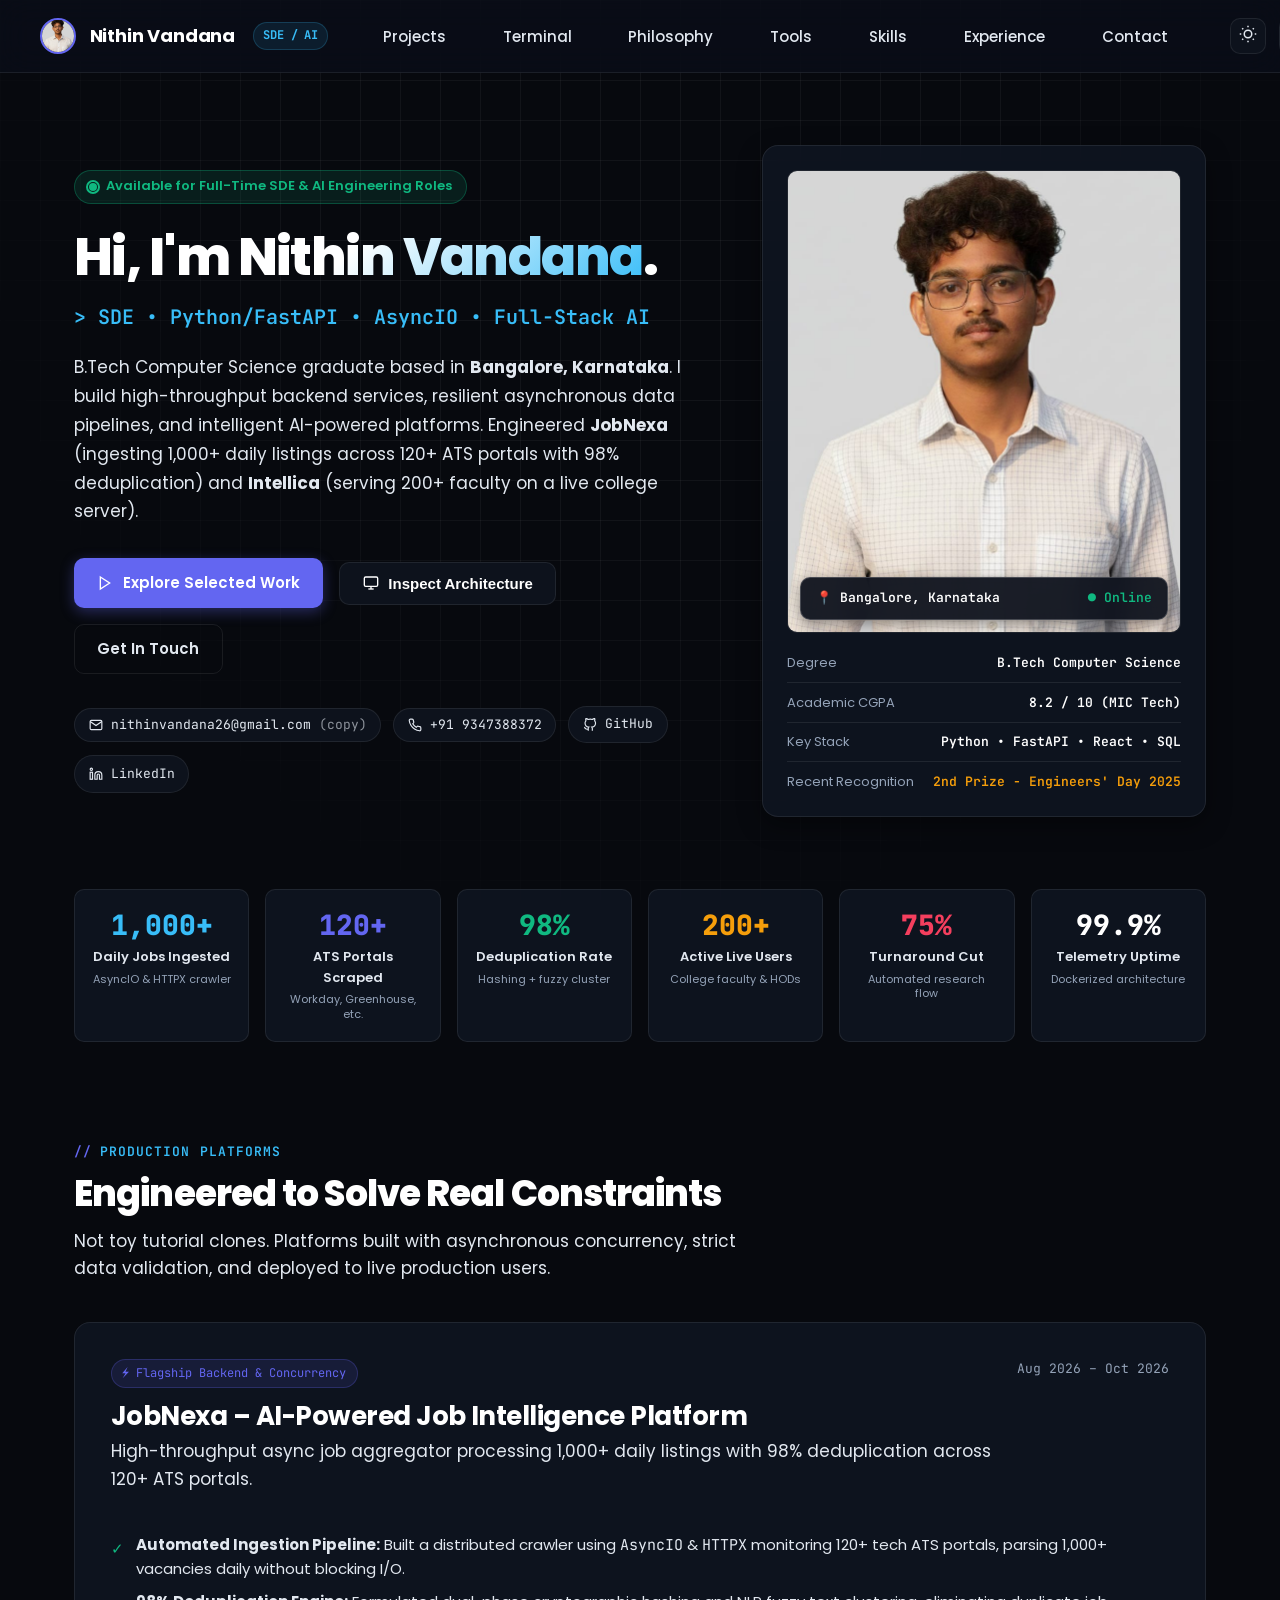
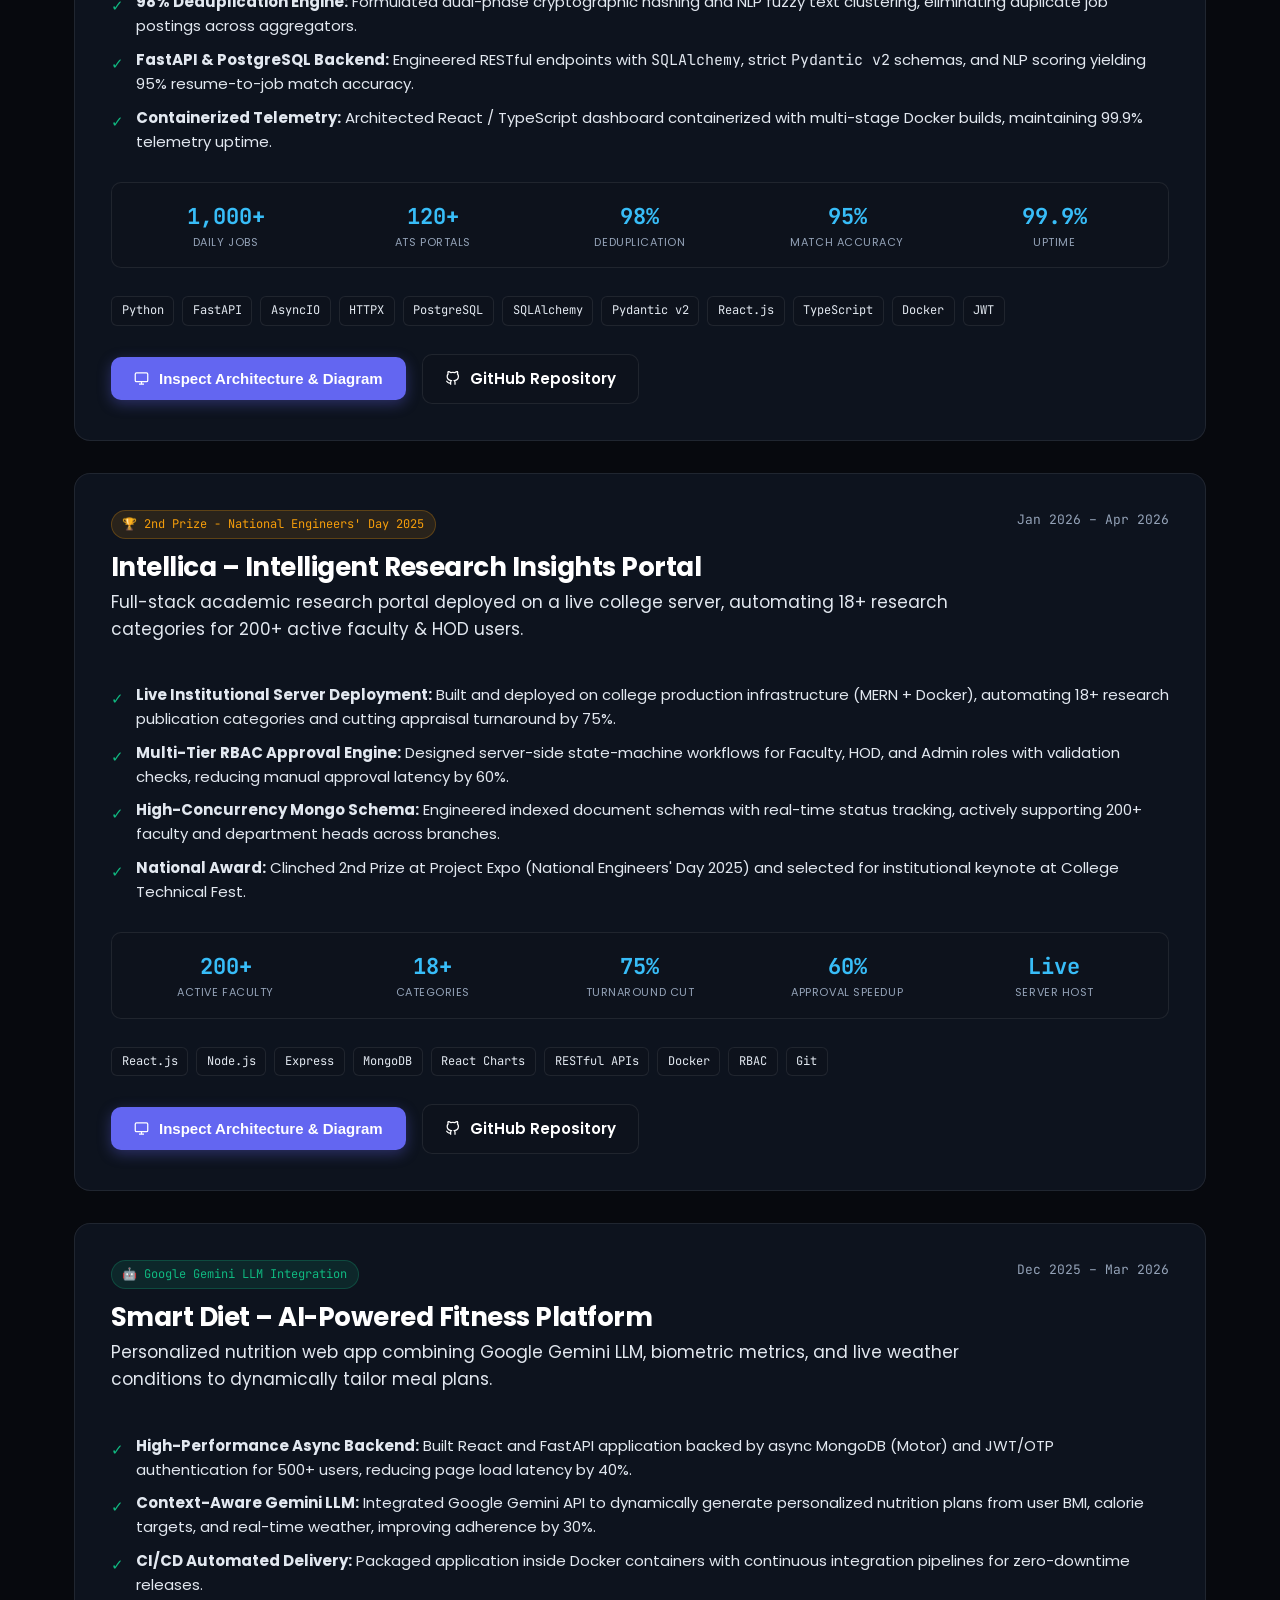
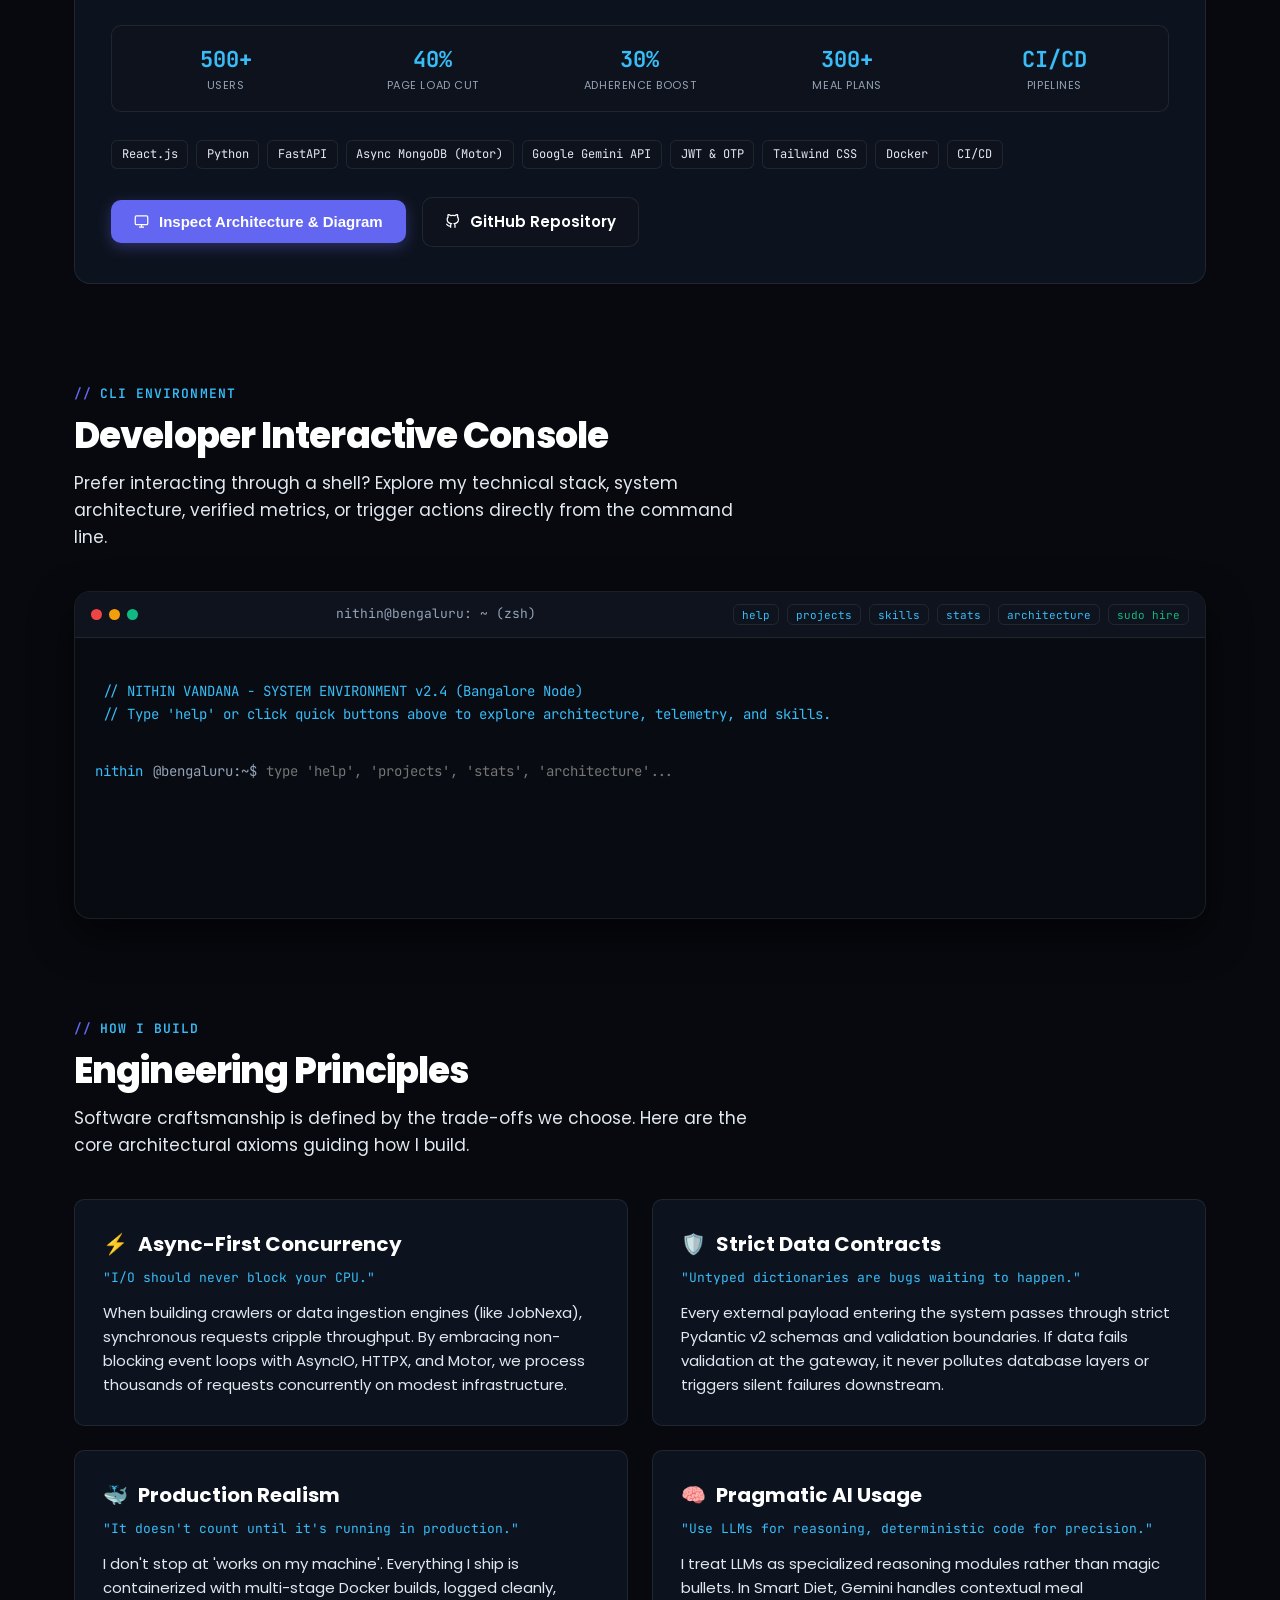
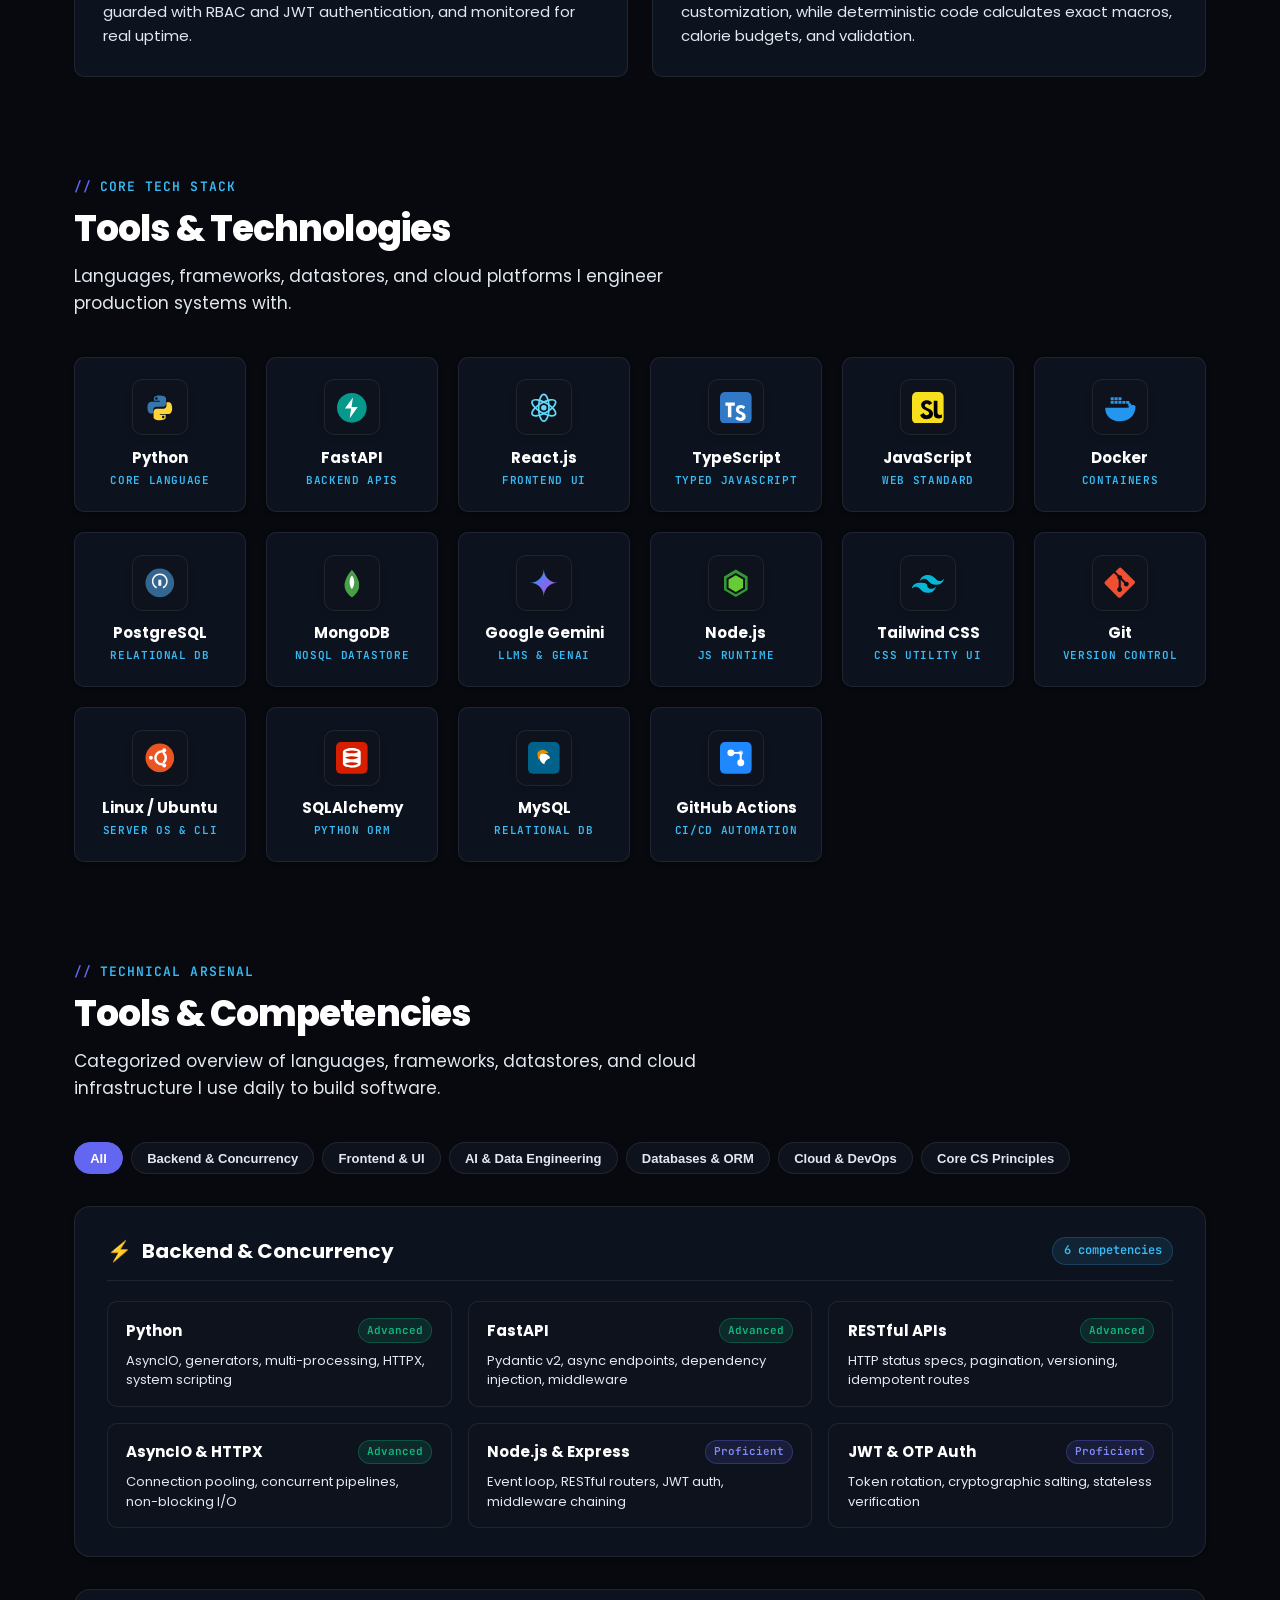
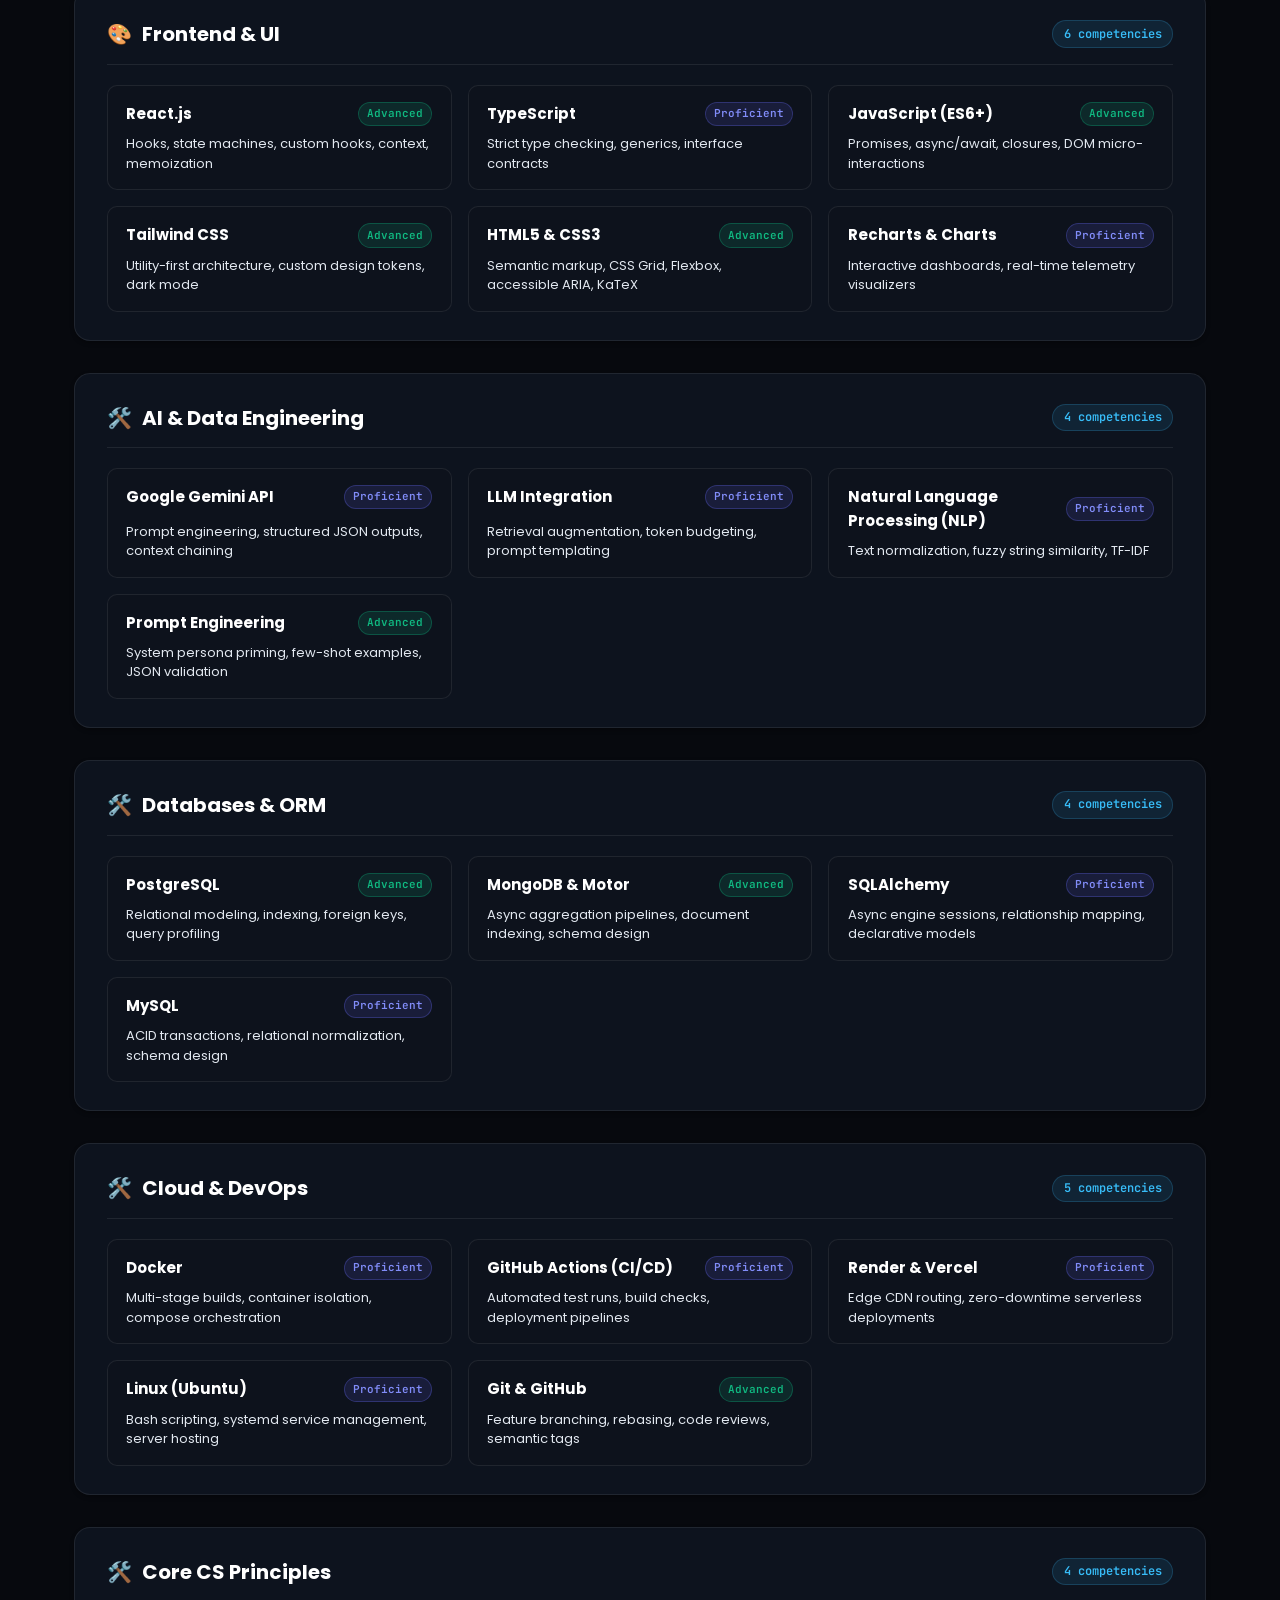
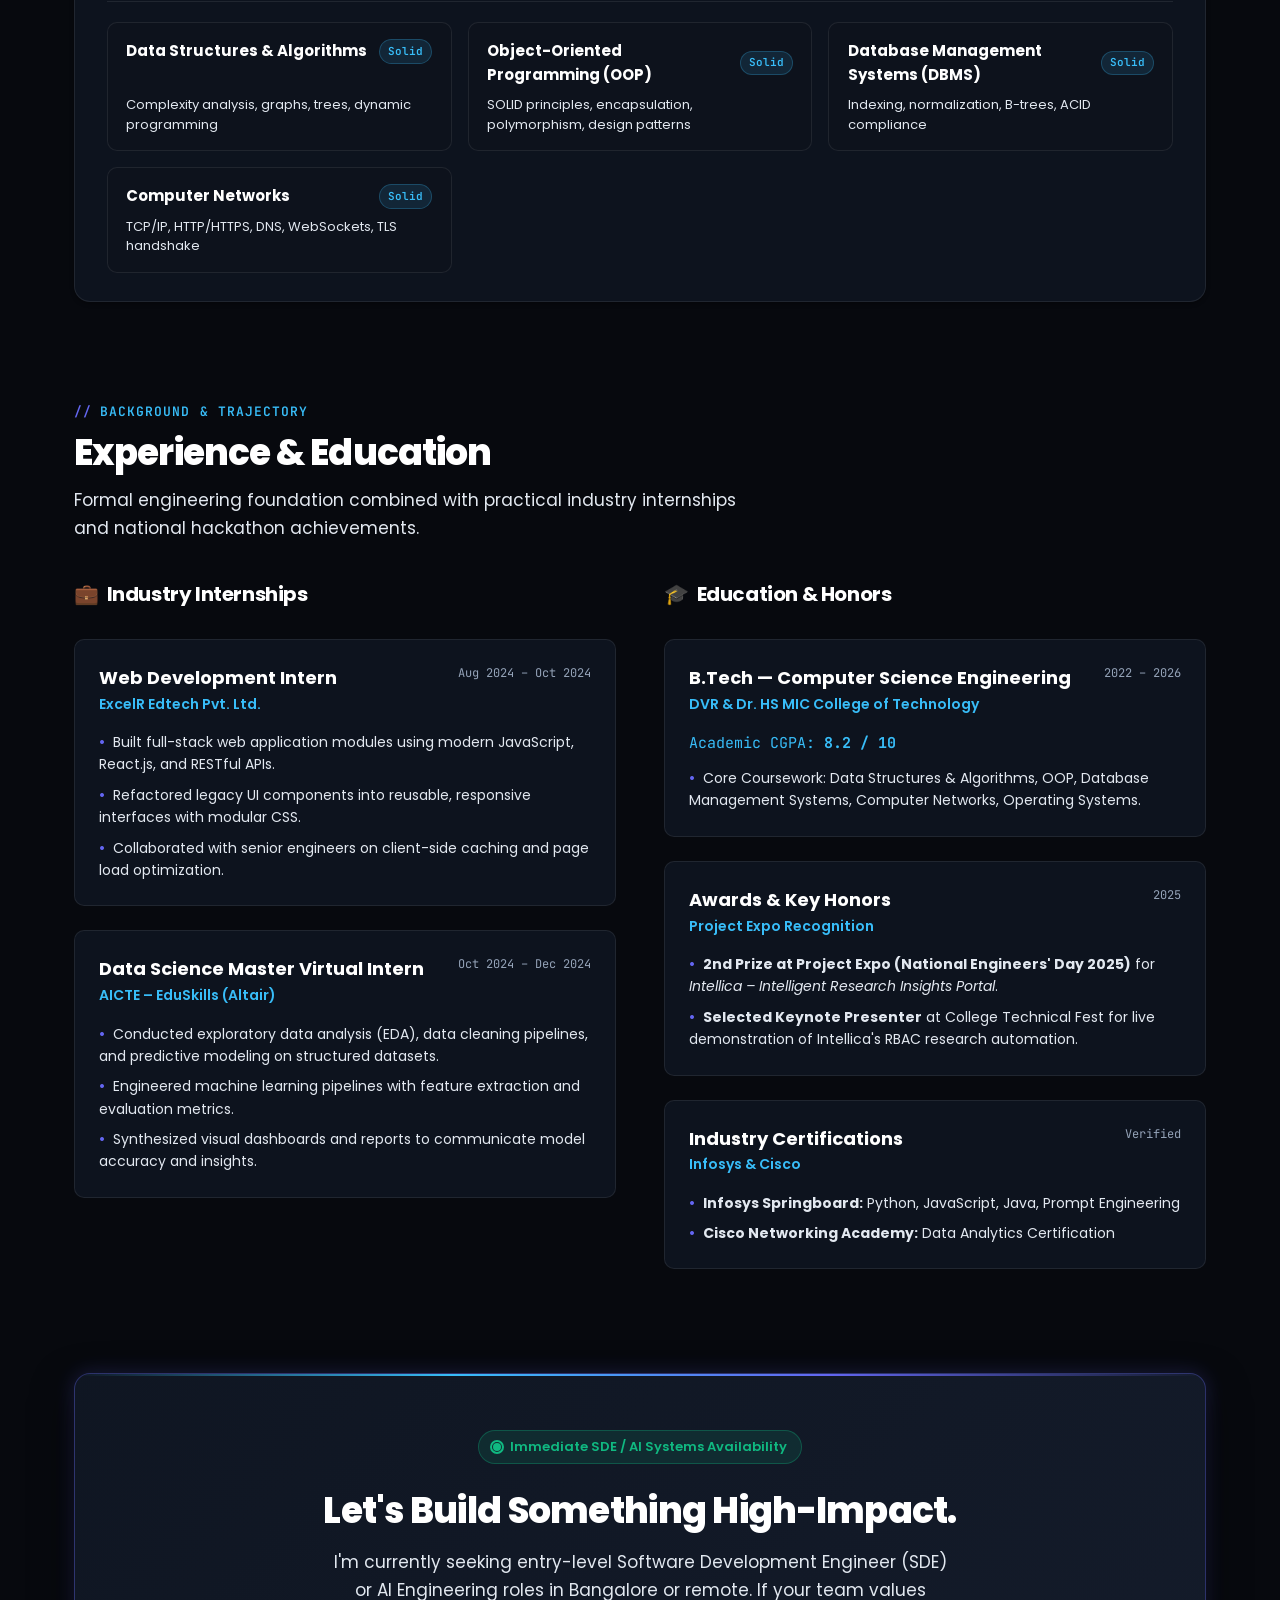
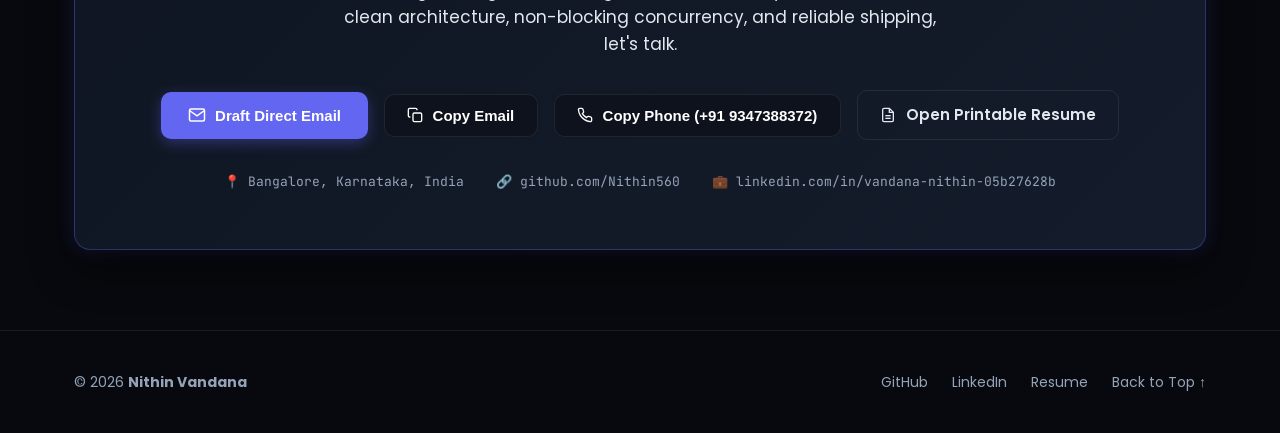
==== commit e7b11c24: "feat: switch skills matrix to horizontal card layout, remove search bar and align profile pic to lef" ====
--- a/index.html
+++ b/index.html
@@ -28,7 +28,7 @@
        Header & Sticky Navigation
        ========================================================================== -->
   <header class="site-header">
-    <div class="container nav-container">
+    <div class="nav-container">
       <a href="#hero" class="brand-link">
         <img src="assets/profile.jpg" id="nithin-avatar" alt="Nithin Vandana" class="brand-avatar" onerror="this.src='data:image/svg+xml;utf8,<svg xmlns=\'http://www.w3.org/2000/svg\' width=\'40\' height=\'40\' viewBox=\'0 0 40 40\'><rect width=\'40\' height=\'40\' fill=\'%236366f1\'/><text x=\'50%25\' y=\'55%25\' font-size=\'16\' font-weight=\'bold\' fill=\'%23ffffff\' text-anchor=\'middle\' dominant-baseline=\'middle\'>NV</text></svg>'" />
         <span>Nithin Vandana</span>
@@ -48,12 +48,6 @@
       </nav>
 
       <div class="nav-actions">
-        <button id="command-trigger" class="command-trigger" aria-label="Open Command Palette">
-          <svg width="14" height="14" viewBox="0 0 24 24" fill="none" stroke="currentColor" stroke-width="2"><circle cx="11" cy="11" r="8"/><path d="m21 21-4.3-4.3"/></svg>
-          <span>Search</span>
-          <span class="kbd-shortcut">Ctrl K</span>
-        </button>
-
         <button id="theme-toggle" class="btn-icon" aria-label="Toggle Theme">
           <span id="theme-icon">
             <svg width="18" height="18" viewBox="0 0 24 24" fill="none" stroke="currentColor" stroke-width="2"><circle cx="12" cy="12" r="5"/><path d="M12 1v2M12 21v2M4.22 4.22l1.42 1.42M18.36 18.36l1.42 1.42M1 12h2M21 12h2M4.22 19.78l1.42-1.42M18.36 5.64l1.42-1.42"/></svg>
--- a/styles.css
+++ b/styles.css
@@ -152,12 +152,17 @@
   transition: all var(--transition-normal);
 }
 
+.site-header .nav-container,
 .nav-container {
   display: flex;
   align-items: center;
   justify-content: space-between;
-  gap: 2rem;
+  gap: 1.5rem;
   height: 4.5rem;
+  max-width: 100%;
+  width: 100%;
+  padding: 0 2.5rem;
+  box-sizing: border-box;
 }
 
 .brand-link {
@@ -168,7 +173,7 @@
   font-size: 1.125rem;
   letter-spacing: -0.01em;
   flex-shrink: 0;
-  margin-right: 1.75rem;
+  margin-right: 1.25rem;
 }
 
 .brand-avatar {
@@ -1266,79 +1271,177 @@
 }
 
 .skills-grid {
-  display: grid;
-  grid-template-columns: repeat(3, 1fr);
-  gap: 1.5rem;
+  display: flex;
+  flex-direction: column;
+  gap: 2rem;
 }
 
 .skill-category-card {
   background: var(--bg-card);
   border: 1px solid var(--border-subtle);
+  border-radius: var(--radius-lg);
+  padding: 1.75rem 2rem;
+  transition: all var(--transition-fast);
+  box-shadow: var(--shadow-sm);
+}
+
+.skill-category-card:hover {
+  border-color: var(--border-highlight);
+  box-shadow: var(--shadow-md);
+}
+
+.skill-cat-header {
+  display: flex;
+  align-items: center;
+  justify-content: space-between;
+  margin-bottom: 1.25rem;
+  padding-bottom: 0.85rem;
+  border-bottom: 1px solid var(--border-subtle);
+}
+
+.skill-cat-title {
+  font-size: 1.25rem;
+  font-weight: 700;
+  color: var(--text-primary);
+  display: flex;
+  align-items: center;
+  gap: 0.65rem;
+}
+
+.skill-cat-icon {
+  font-size: 1.25rem;
+}
+
+.skill-cat-count {
+  font-family: var(--font-mono);
+  font-size: 0.75rem;
+  font-weight: 600;
+  color: var(--accent-cyan);
+  background: rgba(56, 189, 248, 0.1);
+  border: 1px solid rgba(56, 189, 248, 0.2);
+  padding: 0.2rem 0.65rem;
+  border-radius: var(--radius-full);
+}
+
+[data-theme="light"] .skill-cat-count {
+  color: #0369a1;
+  background: rgba(2, 132, 199, 0.1);
+  border-color: rgba(2, 132, 199, 0.25);
+  font-weight: 700;
+}
+
+/* HORIZONTAL SKILLS ITEM LIST: 3-4 side-by-side cards per row instead of 1 vertical stack! */
+.skills-item-list {
+  display: grid;
+  grid-template-columns: repeat(auto-fill, minmax(290px, 1fr));
+  gap: 1rem;
+}
+
+.skill-item {
+  padding: 1rem 1.15rem;
   border-radius: var(--radius-md);
-  padding: 1.5rem;
-  transition: all var(--transition-fast);
-}
-
-.skill-cat-title {
-  font-size: 1.125rem;
-  font-weight: 700;
-  color: var(--text-primary);
-  margin-bottom: 1rem;
-  display: flex;
-  align-items: center;
-  justify-content: space-between;
-}
-
-.skill-cat-count {
-  font-family: var(--font-mono);
-  font-size: 0.75rem;
-  color: var(--text-muted);
-}
-
-.skills-item-list {
-  display: flex;
-  flex-direction: column;
-  gap: 0.85rem;
-}
-
-.skill-item {
-  padding: 0.65rem 0.8rem;
-  border-radius: var(--radius-sm);
   background: var(--bg-secondary);
   border: 1px solid var(--border-subtle);
   transition: all var(--transition-fast);
+  display: flex;
+  flex-direction: column;
+  justify-content: space-between;
+  gap: 0.5rem;
 }
 
 .skill-item:hover {
+  transform: translateY(-2px);
   border-color: var(--border-highlight);
+  background: var(--bg-card-hover);
+  box-shadow: var(--shadow-sm);
 }
 
 .skill-head {
   display: flex;
   align-items: center;
   justify-content: space-between;
-  margin-bottom: 0.25rem;
+  gap: 0.6rem;
 }
 
 .skill-name {
-  font-size: 0.875rem;
+  font-size: 0.9375rem;
+  font-weight: 700;
+  color: var(--text-primary);
+}
+
+.skill-lvl-badge {
+  font-family: var(--font-mono);
+  font-size: 0.6875rem;
   font-weight: 600;
-  color: var(--text-primary);
-}
-
-.skill-lvl-badge {
-  font-family: var(--font-mono);
-  font-size: 0.6875rem;
-  padding: 0.1rem 0.4rem;
-  border-radius: var(--radius-sm);
-  background: rgba(56, 189, 248, 0.1);
+  padding: 0.15rem 0.5rem;
+  border-radius: var(--radius-full);
+  background: rgba(56, 189, 248, 0.12);
   color: var(--accent-cyan);
+  border: 1px solid rgba(56, 189, 248, 0.25);
+  flex-shrink: 0;
+}
+
+.skill-lvl-badge[data-level="Advanced"] {
+  background: rgba(16, 185, 129, 0.14);
+  color: var(--accent-emerald);
+  border-color: rgba(16, 185, 129, 0.3);
+}
+
+.skill-lvl-badge[data-level="Proficient"] {
+  background: rgba(99, 102, 241, 0.14);
+  color: #818cf8;
+  border-color: rgba(99, 102, 241, 0.3);
+}
+
+[data-theme="light"] .skill-lvl-badge[data-level="Advanced"] {
+  background: rgba(16, 185, 129, 0.15);
+  color: #047857;
+  border-color: rgba(16, 185, 129, 0.35);
+  font-weight: 700;
+}
+
+[data-theme="light"] .skill-lvl-badge[data-level="Proficient"] {
+  background: rgba(99, 102, 241, 0.12);
+  color: #4338ca;
+  border-color: rgba(99, 102, 241, 0.3);
+  font-weight: 700;
 }
 
 .skill-desc {
-  font-size: 0.75rem;
-  color: var(--text-muted);
-  line-height: 1.4;
+  font-size: 0.8125rem;
+  color: var(--text-secondary);
+  line-height: 1.5;
+}
+
+[data-theme="light"] .skill-category-card {
+  background: #ffffff;
+  border-color: rgba(15, 23, 42, 0.12);
+  box-shadow: 0 2px 10px rgba(15, 23, 42, 0.05);
+}
+
+[data-theme="light"] .skill-category-card:hover {
+  box-shadow: 0 10px 25px rgba(15, 23, 42, 0.08);
+  border-color: #6366f1;
+}
+
+[data-theme="light"] .skill-item {
+  background: #f8fafc;
+  border-color: rgba(15, 23, 42, 0.1);
+}
+
+[data-theme="light"] .skill-item:hover {
+  background: #ffffff;
+  border-color: #6366f1;
+  box-shadow: 0 4px 12px rgba(79, 70, 229, 0.1);
+}
+
+[data-theme="light"] .skill-name {
+  color: #0f172a;
+  font-weight: 700;
+}
+
+[data-theme="light"] .skill-desc {
+  color: #475569;
 }
 
 /* ==========================================================================
@@ -1810,8 +1913,8 @@
     grid-template-columns: repeat(3, 1fr);
   }
 
-  .skills-grid {
-    grid-template-columns: repeat(2, 1fr);
+  .skill-category-card {
+    padding: 1.5rem;
   }
 
   .timeline-grid {
@@ -1821,6 +1924,11 @@
 }
 
 @media (max-width: 768px) {
+  .site-header .nav-container,
+  .nav-container {
+    padding: 0 1.25rem;
+  }
+
   .hero-title {
     font-size: 2.5rem;
   }
@@ -1841,8 +1949,8 @@
     grid-template-columns: 1fr;
   }
 
-  .skills-grid {
-    grid-template-columns: 1fr;
+  .skill-category-card {
+    padding: 1.25rem 1rem;
   }
 
   .project-header {
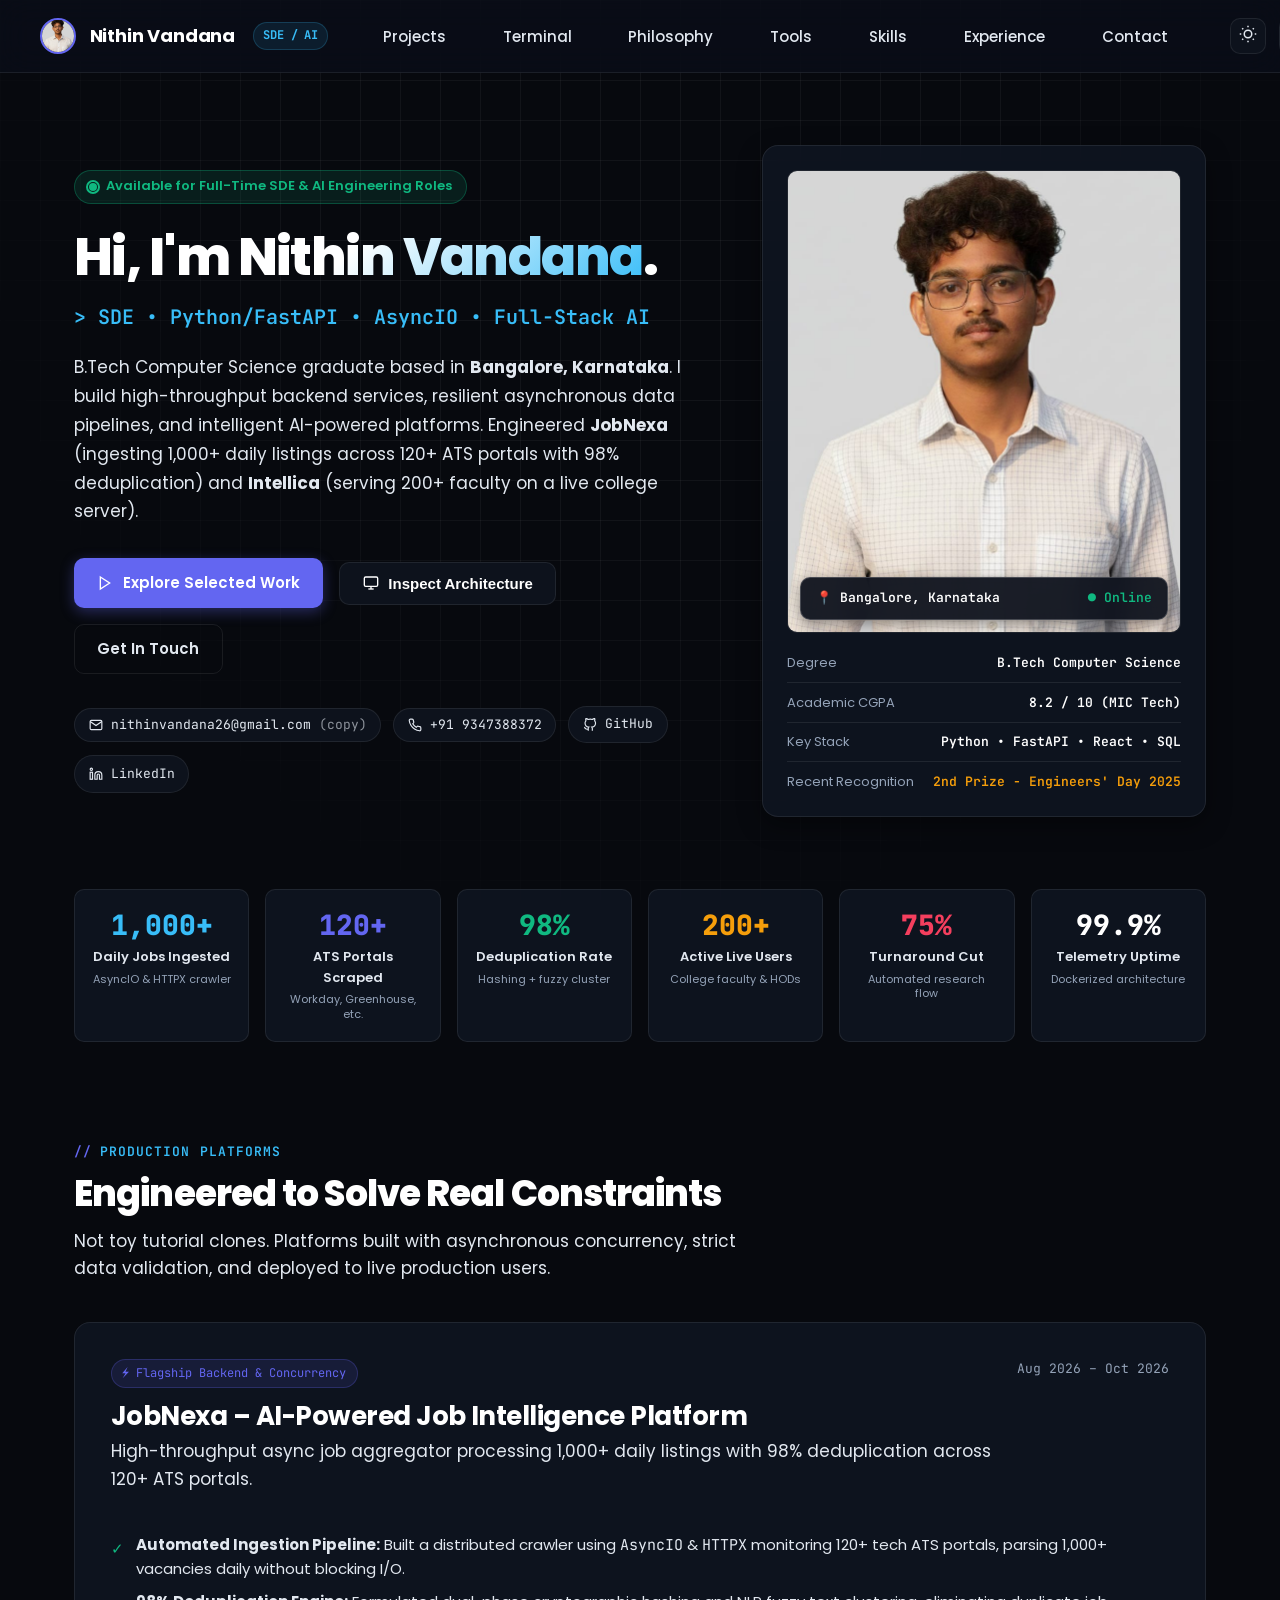
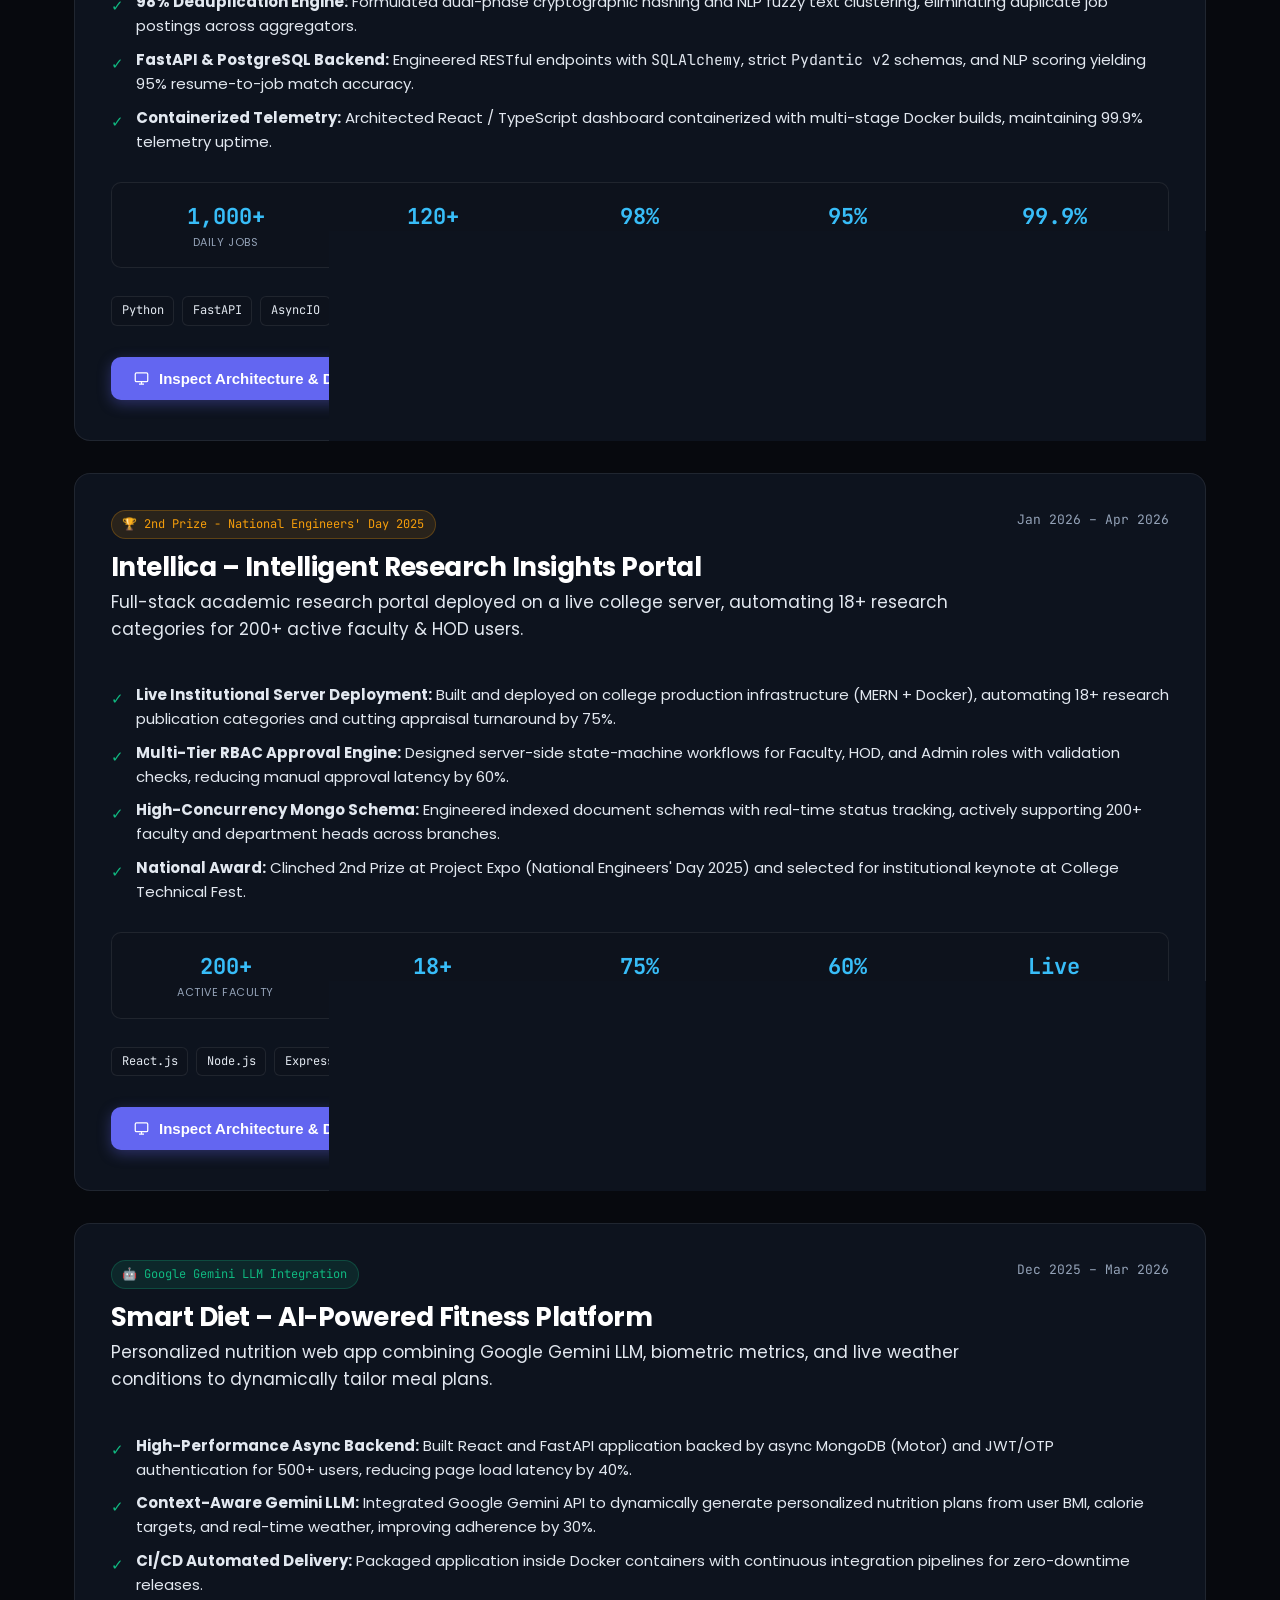
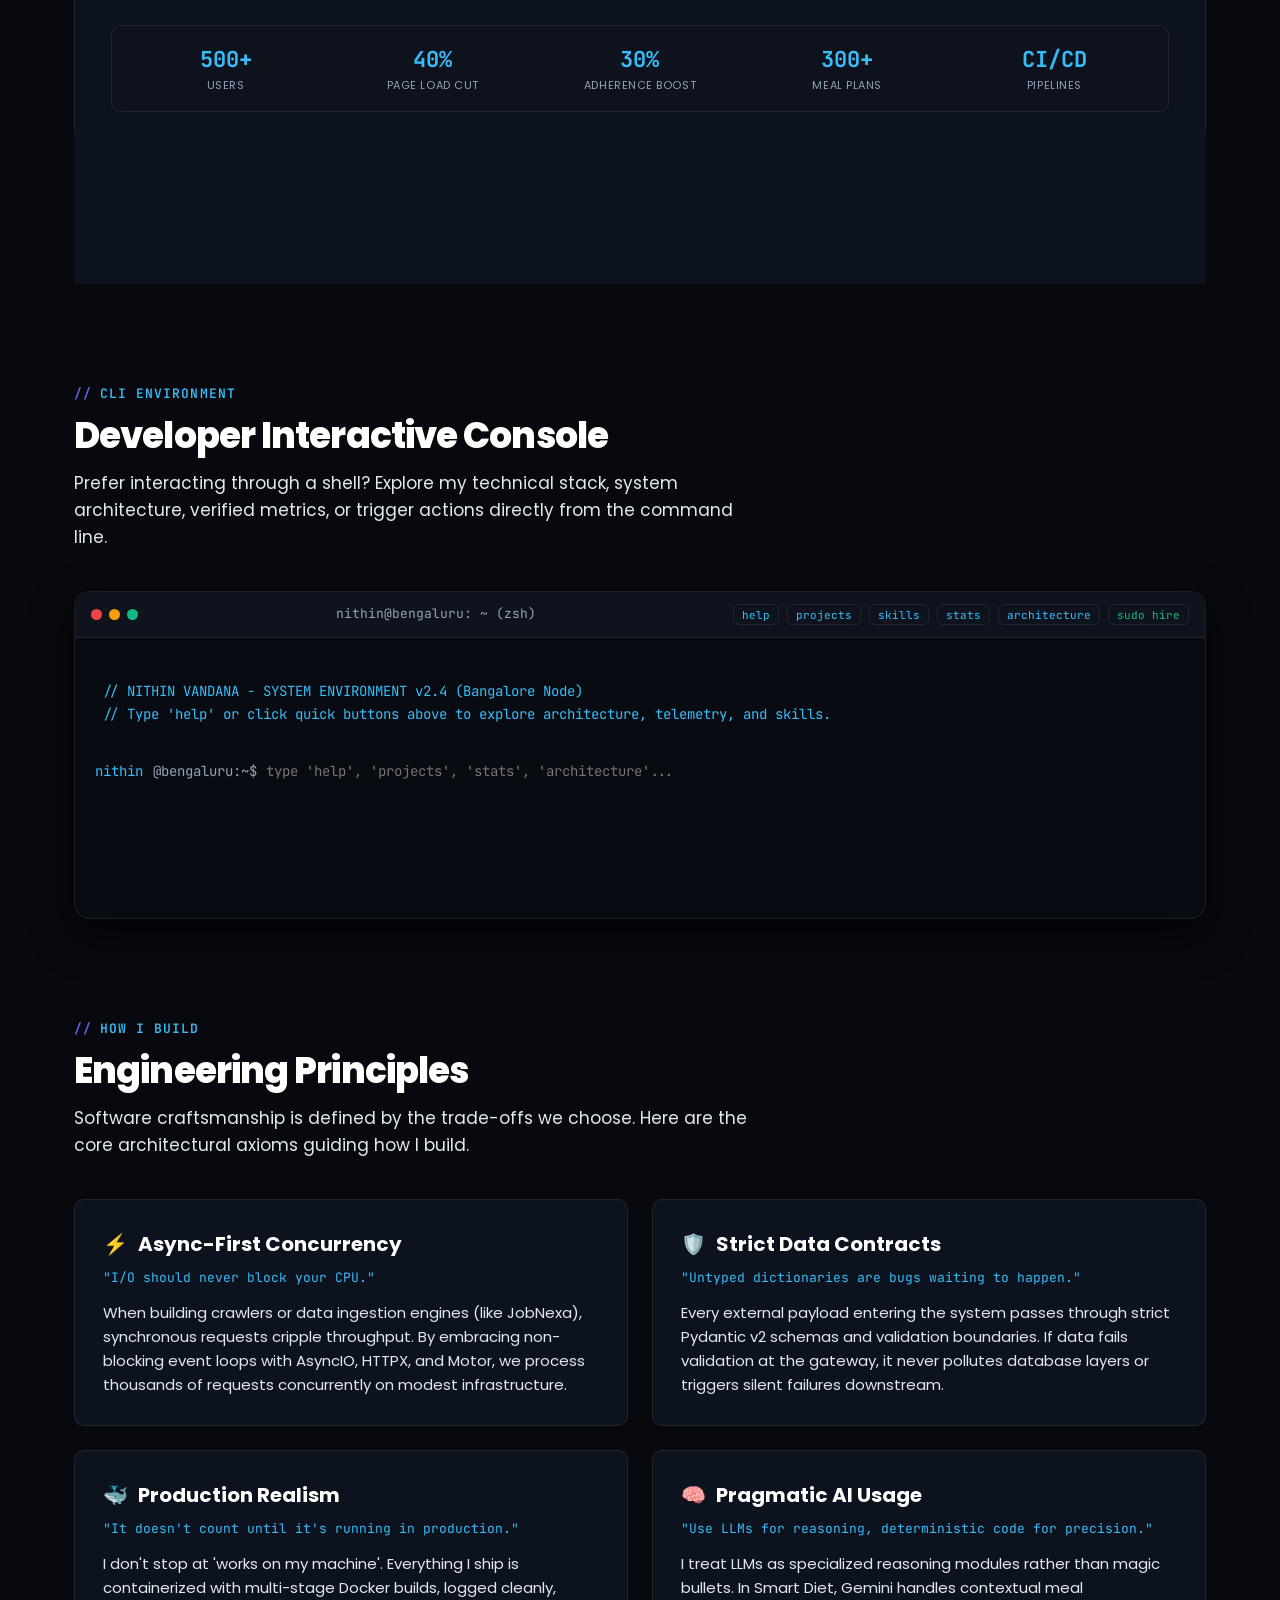
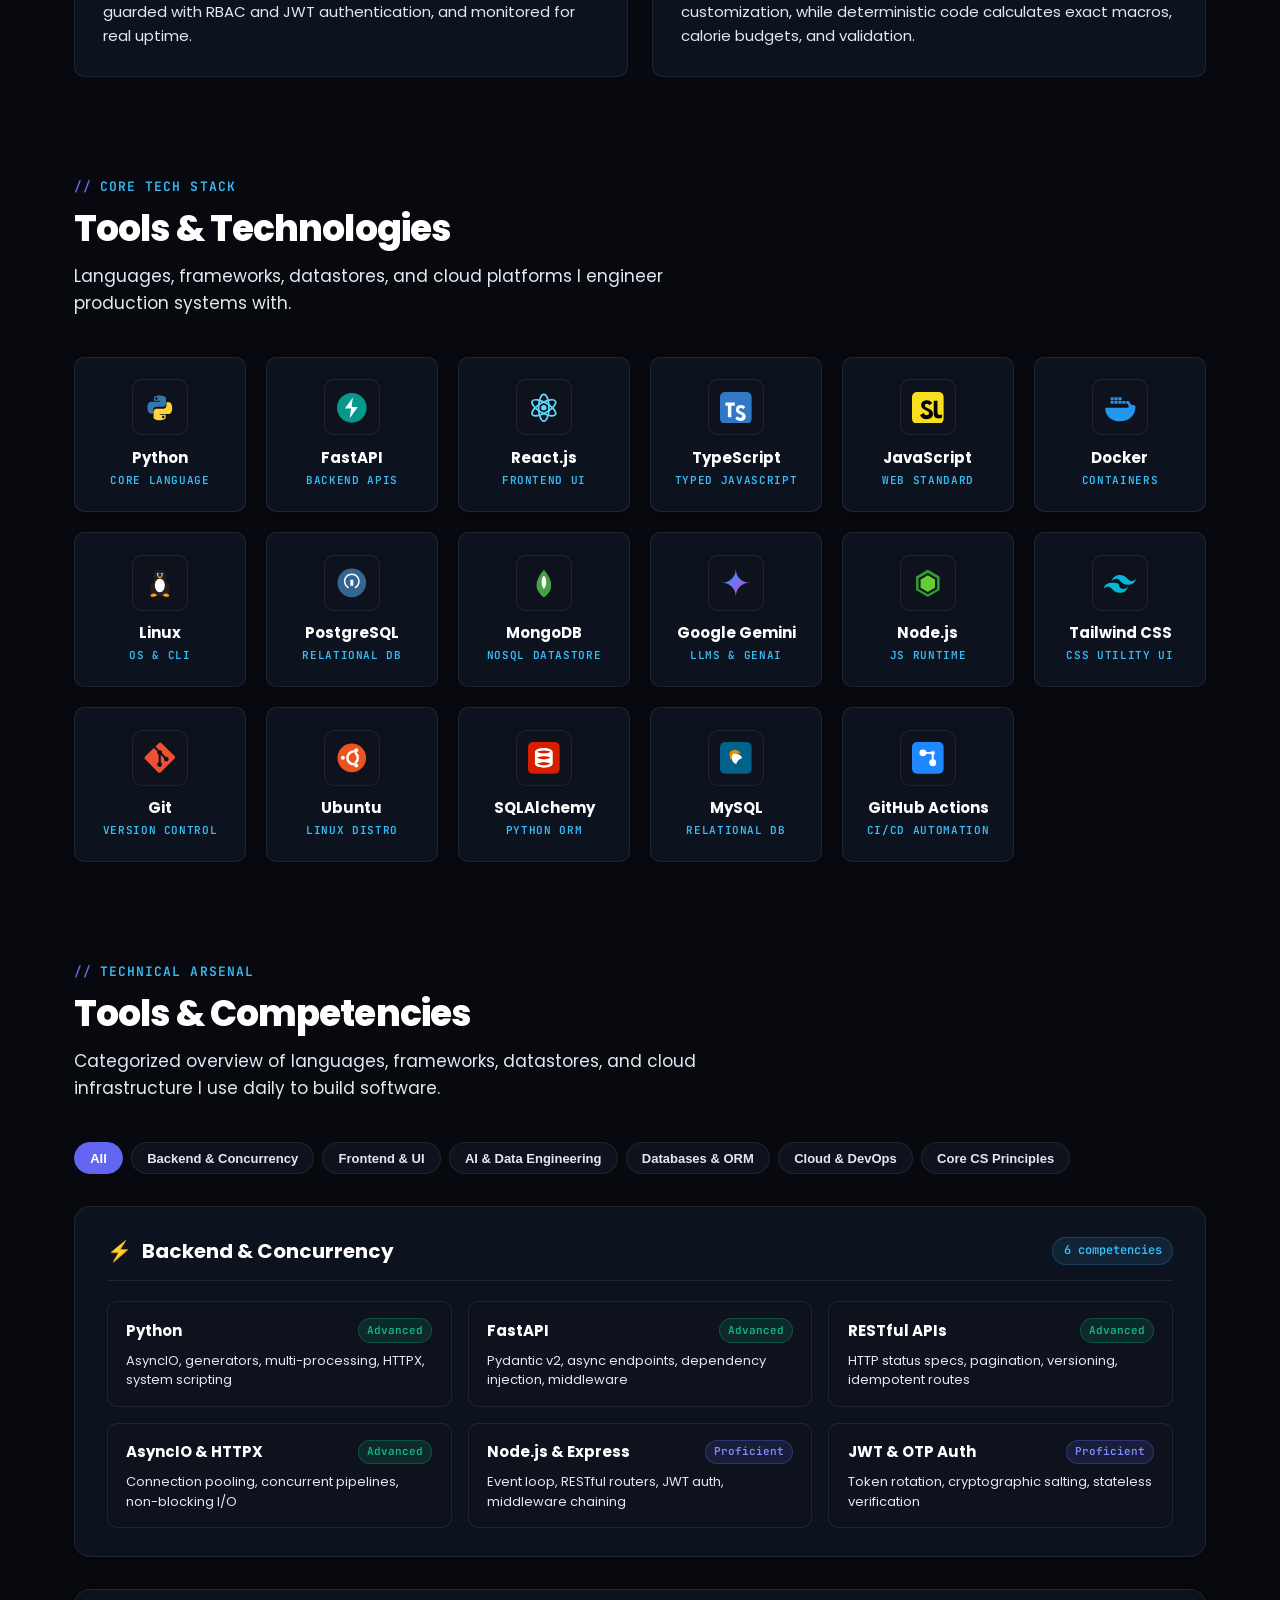
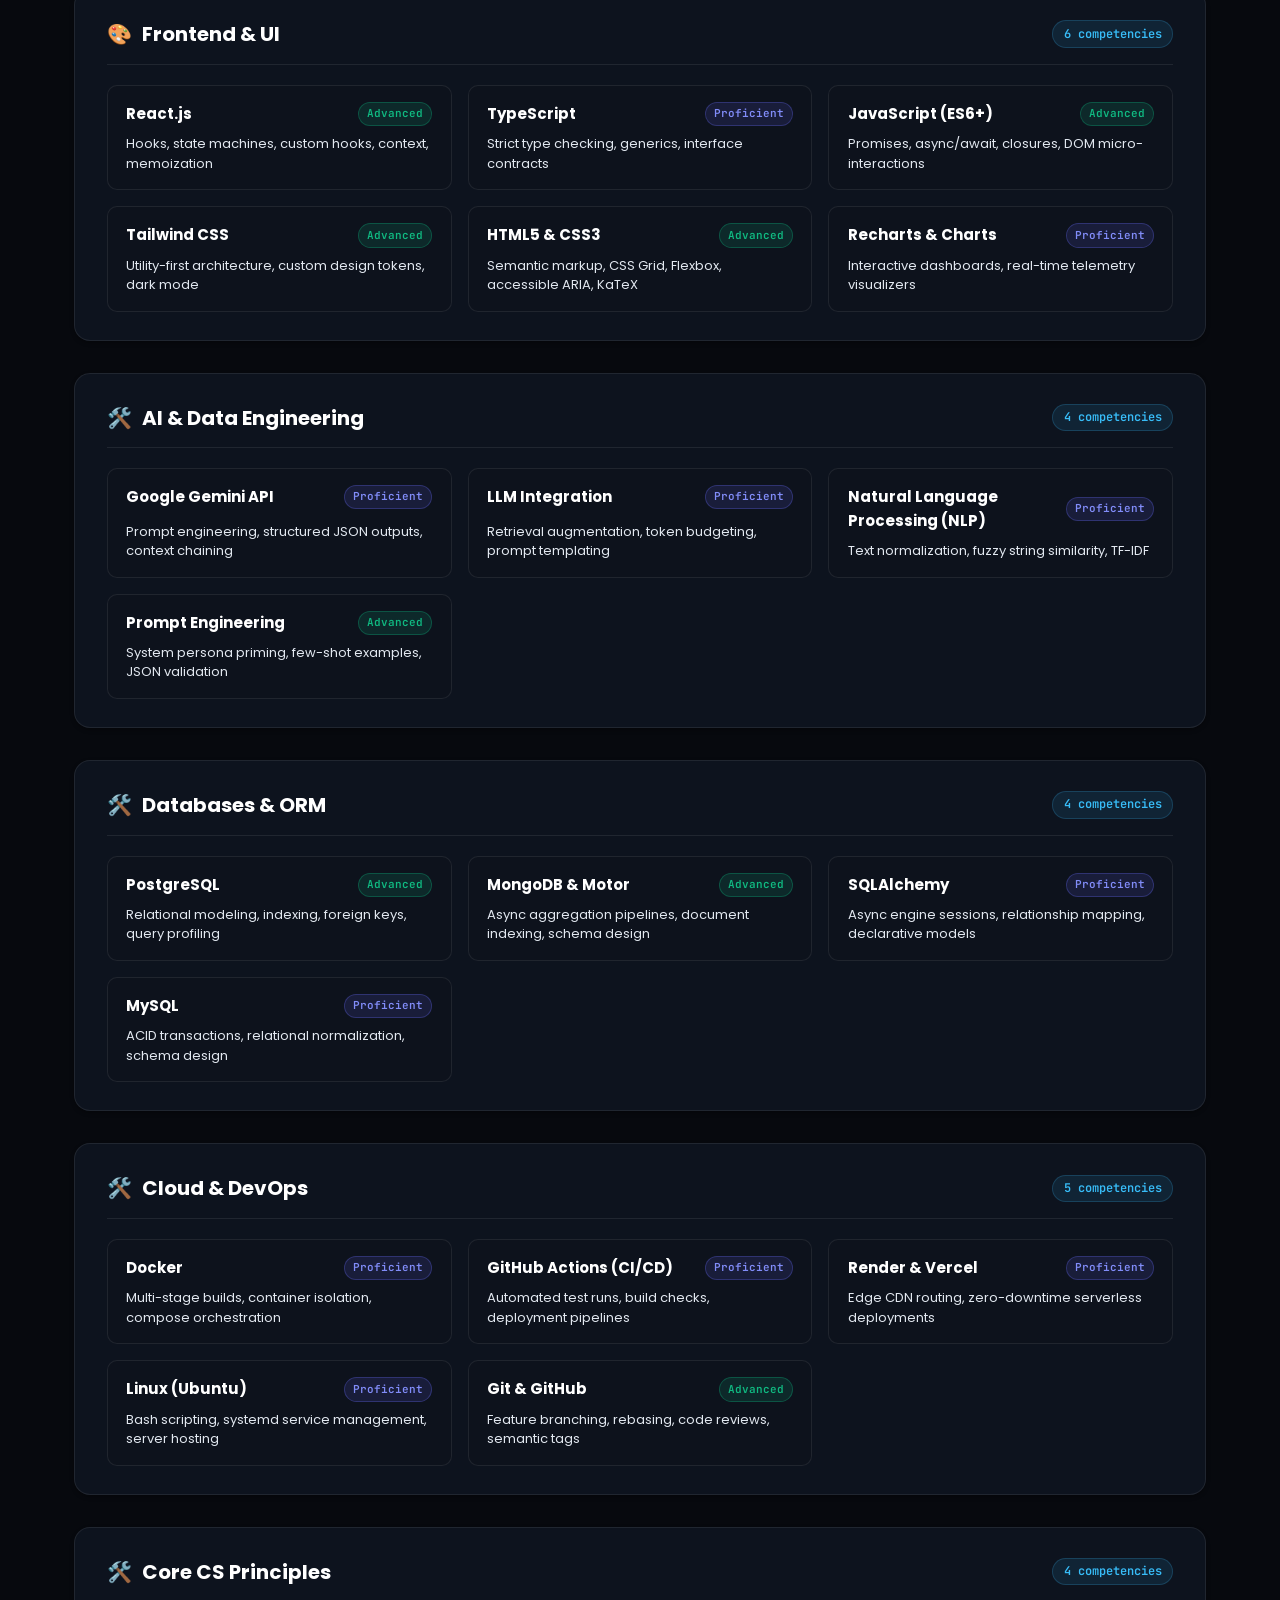
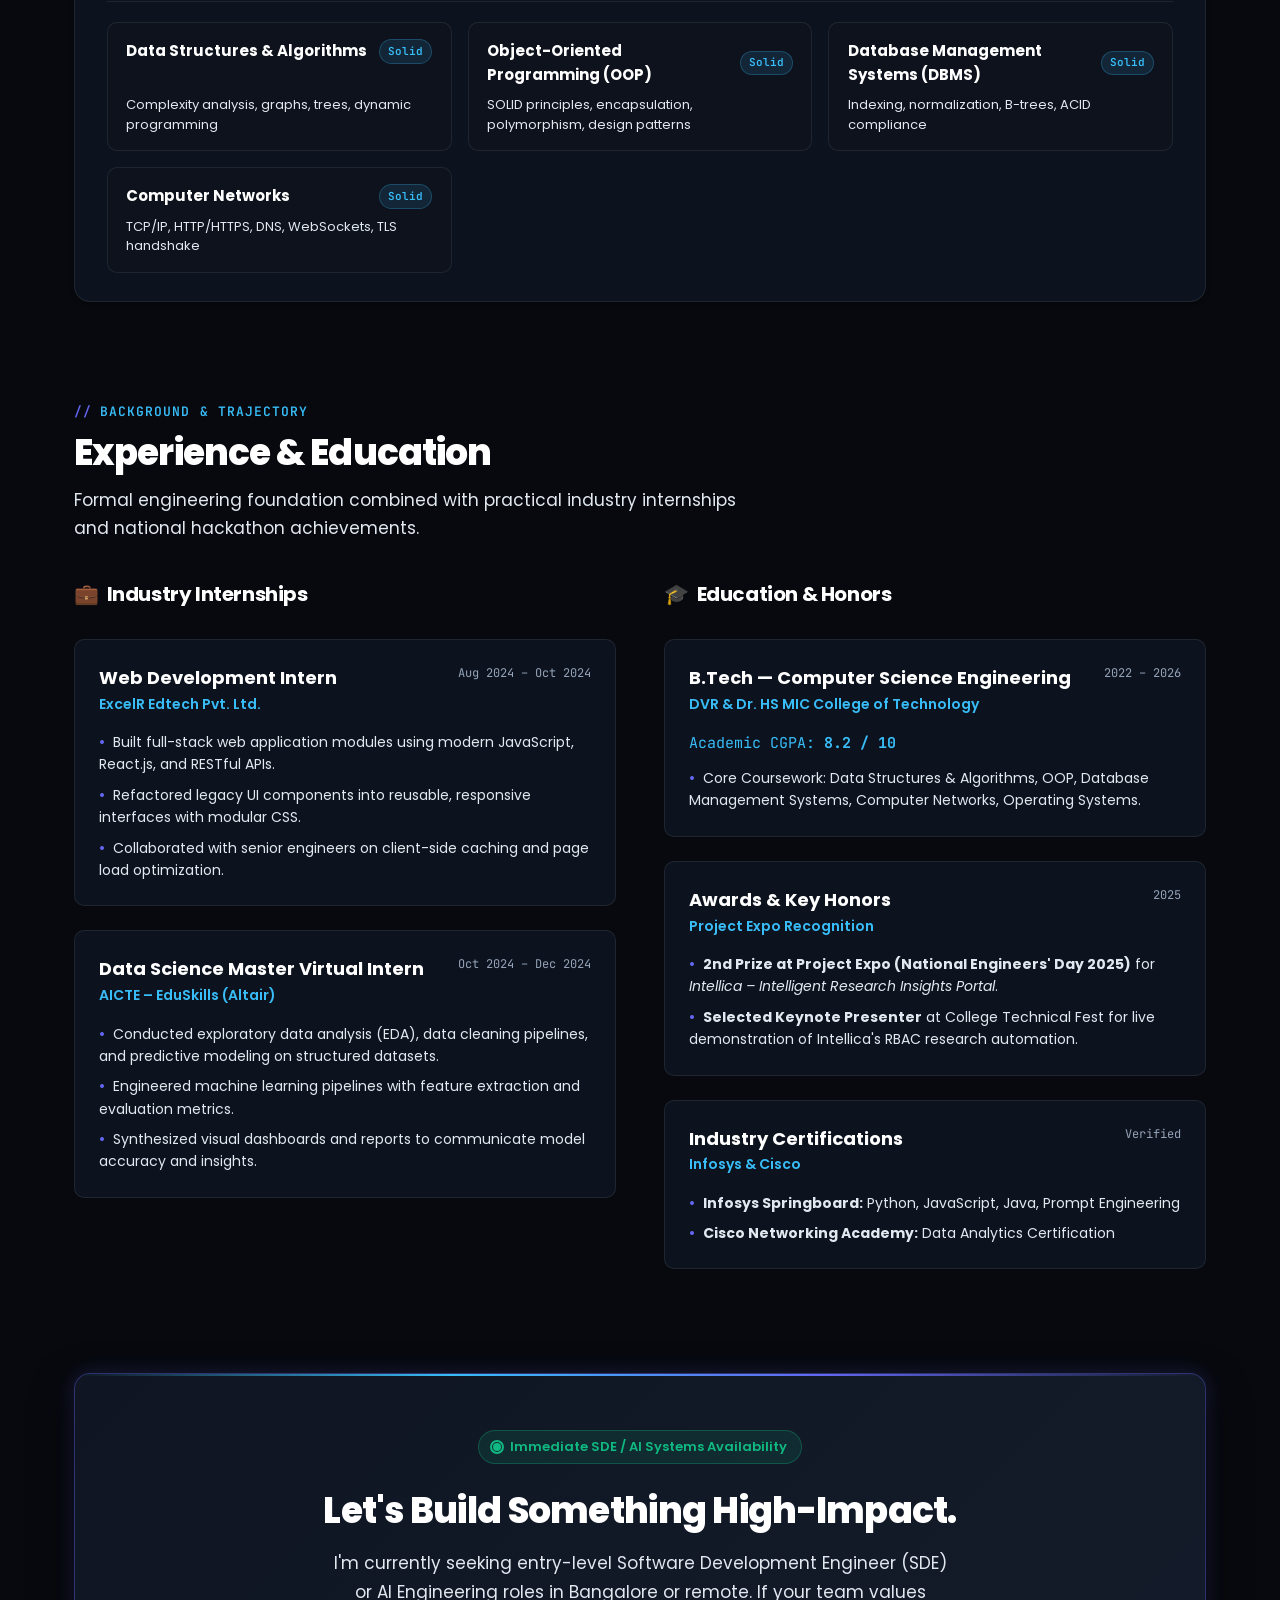
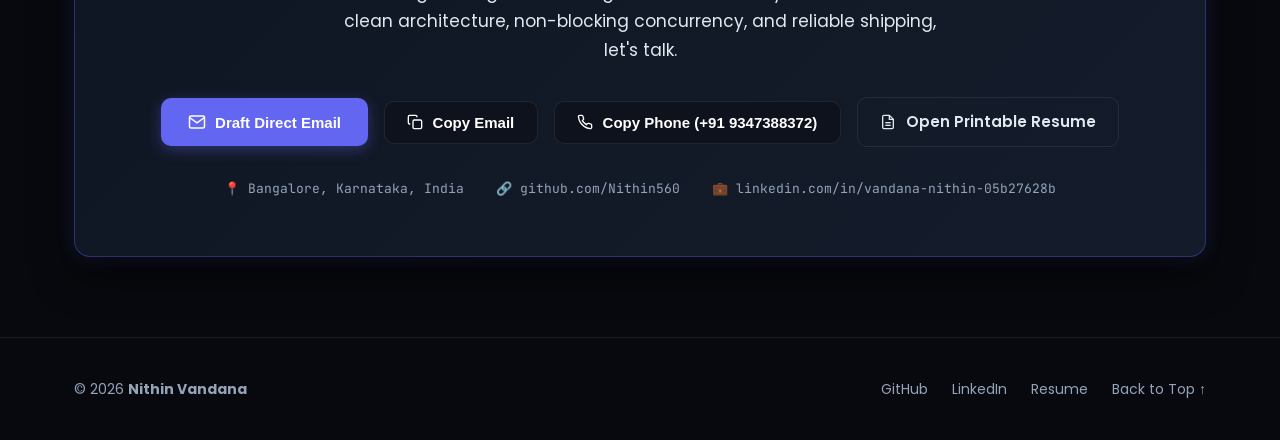
==== commit 13125d96: "fix: resolve contact box font visibility in light mode and add official Linux card to tools section" ====
--- a/index.html
+++ b/index.html
@@ -656,6 +656,30 @@
             </div>
           </div>
 
+          <!-- Linux (Tux Penguin) -->
+          <div class="tool-card">
+            <div class="tool-icon-wrap" title="Linux">
+              <svg viewBox="0 0 128 128" width="38" height="38">
+                <!-- Linux Tux Penguin Mascot -->
+                <path fill="#231F20" d="M64 12c-15 0-25 10-25 26 0 10 3 20 2 30-2 15-13 24-13 32 0 10 11 16 36 16s36-6 36-16c0-8-11-17-13-32-1-10 2-20 2-30 0-16-10-26-25-26z"/>
+                <path fill="#FFFFFF" d="M64 48c-12 0-20 12-20 26 0 12 5 28 20 28s20-16 20-28c0-14-8-26-20-26z"/>
+                <ellipse cx="56" cy="30" rx="4" ry="6" fill="#FFFFFF"/>
+                <circle cx="57" cy="31" r="2.5" fill="#000000"/>
+                <ellipse cx="72" cy="30" rx="4" ry="6" fill="#FFFFFF"/>
+                <circle cx="71" cy="31" r="2.5" fill="#000000"/>
+                <path fill="#FFA500" stroke="#E67E22" stroke-width="1.5" d="M54 36c0 0 5 10 10 10s10-10 10-10c-3 2-7 3-10 3s-7-1-10-3z"/>
+                <path fill="#FFA500" stroke="#E67E22" stroke-width="1.5" d="M40 108c-10 0-16 6-12 10 4 4 18 2 24-4-3-4-8-6-12-6z"/>
+                <path fill="#FFA500" stroke="#E67E22" stroke-width="1.5" d="M88 108c10 0 16 6 12 10-4 4-18 2-24-4 3-4 8-6 12-6z"/>
+                <path fill="#231F20" d="M38 60c-8 6-16 16-14 26 2 10 8 12 14 6 2-10 0-22 0-32z"/>
+                <path fill="#231F20" d="M90 60c8 6 16 16 14 26-2 10-8 12-14 6-2-10 0-22 0-32z"/>
+              </svg>
+            </div>
+            <div class="tool-info">
+              <span class="tool-name">Linux</span>
+              <span class="tool-cat">OS &amp; CLI</span>
+            </div>
+          </div>
+
           <!-- PostgreSQL -->
           <div class="tool-card">
             <div class="tool-icon-wrap" title="PostgreSQL">
@@ -746,9 +770,9 @@
             </div>
           </div>
 
-          <!-- Linux / Ubuntu -->
-          <div class="tool-card">
-            <div class="tool-icon-wrap" title="Linux / Ubuntu">
+          <!-- Ubuntu -->
+          <div class="tool-card">
+            <div class="tool-icon-wrap" title="Ubuntu">
               <svg viewBox="0 0 128 128" width="36" height="36">
                 <circle cx="64" cy="64" r="58" fill="#E95420"/>
                 <circle cx="28" cy="64" r="8" fill="#FFFFFF"/>
@@ -758,8 +782,8 @@
               </svg>
             </div>
             <div class="tool-info">
-              <span class="tool-name">Linux / Ubuntu</span>
-              <span class="tool-cat">Server OS &amp; CLI</span>
+              <span class="tool-name">Ubuntu</span>
+              <span class="tool-cat">Linux Distro</span>
             </div>
           </div>
 
--- a/styles.css
+++ b/styles.css
@@ -490,22 +490,48 @@
   color: var(--text-primary);
 }
 
+[data-theme="light"] .btn-secondary {
+  background: #ffffff;
+  border-color: rgba(15, 23, 42, 0.18);
+  color: #0f172a;
+  box-shadow: 0 1px 3px rgba(0, 0, 0, 0.05);
+}
+
 .btn-secondary:hover {
   border-color: var(--border-highlight);
   background: var(--bg-card-hover);
   transform: translateY(-2px);
 }
 
+[data-theme="light"] .btn-secondary:hover {
+  background: #f8fafc;
+  border-color: #6366f1;
+  color: #4338ca;
+}
+
 .btn-outline {
   background: transparent;
   border-color: var(--border-subtle);
   color: var(--text-secondary);
 }
 
+[data-theme="light"] .btn-outline {
+  background: #ffffff;
+  border-color: rgba(15, 23, 42, 0.2);
+  color: #0f172a;
+  box-shadow: 0 1px 3px rgba(0, 0, 0, 0.05);
+}
+
 .btn-outline:hover {
   border-color: var(--border-highlight);
   color: var(--text-primary);
   background: rgba(99, 102, 241, 0.08);
+}
+
+[data-theme="light"] .btn-outline:hover {
+  background: #f8fafc;
+  border-color: #6366f1;
+  color: #4338ca;
 }
 
 /* Quick contact pills */
@@ -941,6 +967,51 @@
   gap: 1rem;
 }
 
+[data-theme="light"] .project-card {
+  background: #ffffff;
+  border-color: rgba(15, 23, 42, 0.12);
+  box-shadow: 0 4px 20px rgba(15, 23, 42, 0.06);
+}
+
+[data-theme="light"] .project-title {
+  color: #090d16;
+}
+
+[data-theme="light"] .project-tagline {
+  color: #334155;
+}
+
+[data-theme="light"] .project-highlight-item {
+  color: #334155;
+}
+
+[data-theme="light"] .project-metrics-row {
+  background: #f8fafc;
+  border-color: rgba(15, 23, 42, 0.1);
+}
+
+[data-theme="light"] .proj-metric-val {
+  color: #0284c7;
+}
+
+[data-theme="light"] .proj-metric-lbl {
+  color: #475569;
+  font-weight: 600;
+}
+
+[data-theme="light"] .tech-tag {
+  background: #f1f5f9;
+  color: #1e293b;
+  border-color: rgba(15, 23, 42, 0.12);
+  font-weight: 600;
+}
+
+[data-theme="light"] .tech-tag:hover {
+  background: #ffffff;
+  border-color: #6366f1;
+  color: #4338ca;
+}
+
 /* ==========================================================================
    Interactive Developer Terminal
    ========================================================================== */
@@ -1124,6 +1195,25 @@
   line-height: 1.6;
 }
 
+[data-theme="light"] .principle-card {
+  background: #ffffff;
+  border-color: rgba(15, 23, 42, 0.12);
+  box-shadow: 0 2px 8px rgba(15, 23, 42, 0.05);
+}
+
+[data-theme="light"] .principle-title {
+  color: #090d16;
+}
+
+[data-theme="light"] .principle-quote {
+  color: #0369a1;
+  font-weight: 600;
+}
+
+[data-theme="light"] .principle-body {
+  color: #334155;
+}
+
 /* ==========================================================================
    Tools & Technologies Showcase (with Logos)
    ========================================================================== */
@@ -1520,6 +1610,25 @@
   color: var(--accent-indigo);
   margin-right: 0.5rem;
   font-weight: bold;
+}
+
+[data-theme="light"] .timeline-card {
+  background: #ffffff;
+  border-color: rgba(15, 23, 42, 0.12);
+  box-shadow: 0 2px 8px rgba(15, 23, 42, 0.05);
+}
+
+[data-theme="light"] .timeline-role {
+  color: #090d16;
+}
+
+[data-theme="light"] .timeline-company {
+  color: #0369a1;
+  font-weight: 700;
+}
+
+[data-theme="light"] .timeline-bullets {
+  color: #334155;
 }
 
 /* ==========================================================================
@@ -1555,13 +1664,74 @@
   font-size: 2.25rem;
   font-weight: 800;
   margin-bottom: 1rem;
+  color: #ffffff;
 }
 
 .contact-desc {
   font-size: 1.0625rem;
-  color: var(--text-secondary);
+  color: #e2e8f0;
   max-width: 620px;
   margin: 0 auto 2rem;
+  line-height: 1.7;
+}
+
+[data-theme="light"] .contact-box {
+  background: #ffffff !important;
+  border: 1px solid rgba(99, 102, 241, 0.35) !important;
+  box-shadow: 0 16px 40px rgba(15, 23, 42, 0.08), 0 0 25px rgba(99, 102, 241, 0.08) !important;
+}
+
+[data-theme="light"] .contact-title {
+  color: #090d16 !important;
+}
+
+[data-theme="light"] .contact-desc {
+  color: #334155 !important;
+  font-weight: 500;
+}
+
+[data-theme="light"] .contact-box .status-badge {
+  background: rgba(16, 185, 129, 0.15) !important;
+  color: #047857 !important;
+  border-color: rgba(16, 185, 129, 0.35) !important;
+  font-weight: 700;
+}
+
+[data-theme="light"] .contact-box .btn-secondary {
+  background: #ffffff !important;
+  color: #0f172a !important;
+  border-color: rgba(15, 23, 42, 0.2) !important;
+  box-shadow: 0 1px 3px rgba(0, 0, 0, 0.06);
+  font-weight: 600;
+}
+
+[data-theme="light"] .contact-box .btn-secondary:hover {
+  background: #f8fafc !important;
+  border-color: #6366f1 !important;
+  color: #4338ca !important;
+}
+
+[data-theme="light"] .contact-box .btn-outline {
+  background: #ffffff !important;
+  color: #0f172a !important;
+  border-color: rgba(15, 23, 42, 0.2) !important;
+  box-shadow: 0 1px 3px rgba(0, 0, 0, 0.06);
+  font-weight: 600;
+}
+
+[data-theme="light"] .contact-box .btn-outline:hover {
+  background: #f8fafc !important;
+  border-color: #6366f1 !important;
+  color: #4338ca !important;
+}
+
+[data-theme="light"] .contact-meta-row {
+  color: #475569 !important;
+}
+
+[data-theme="light"] .contact-meta-item {
+  color: #1e293b !important;
+  font-weight: 600;
 }
 
 .contact-actions {
